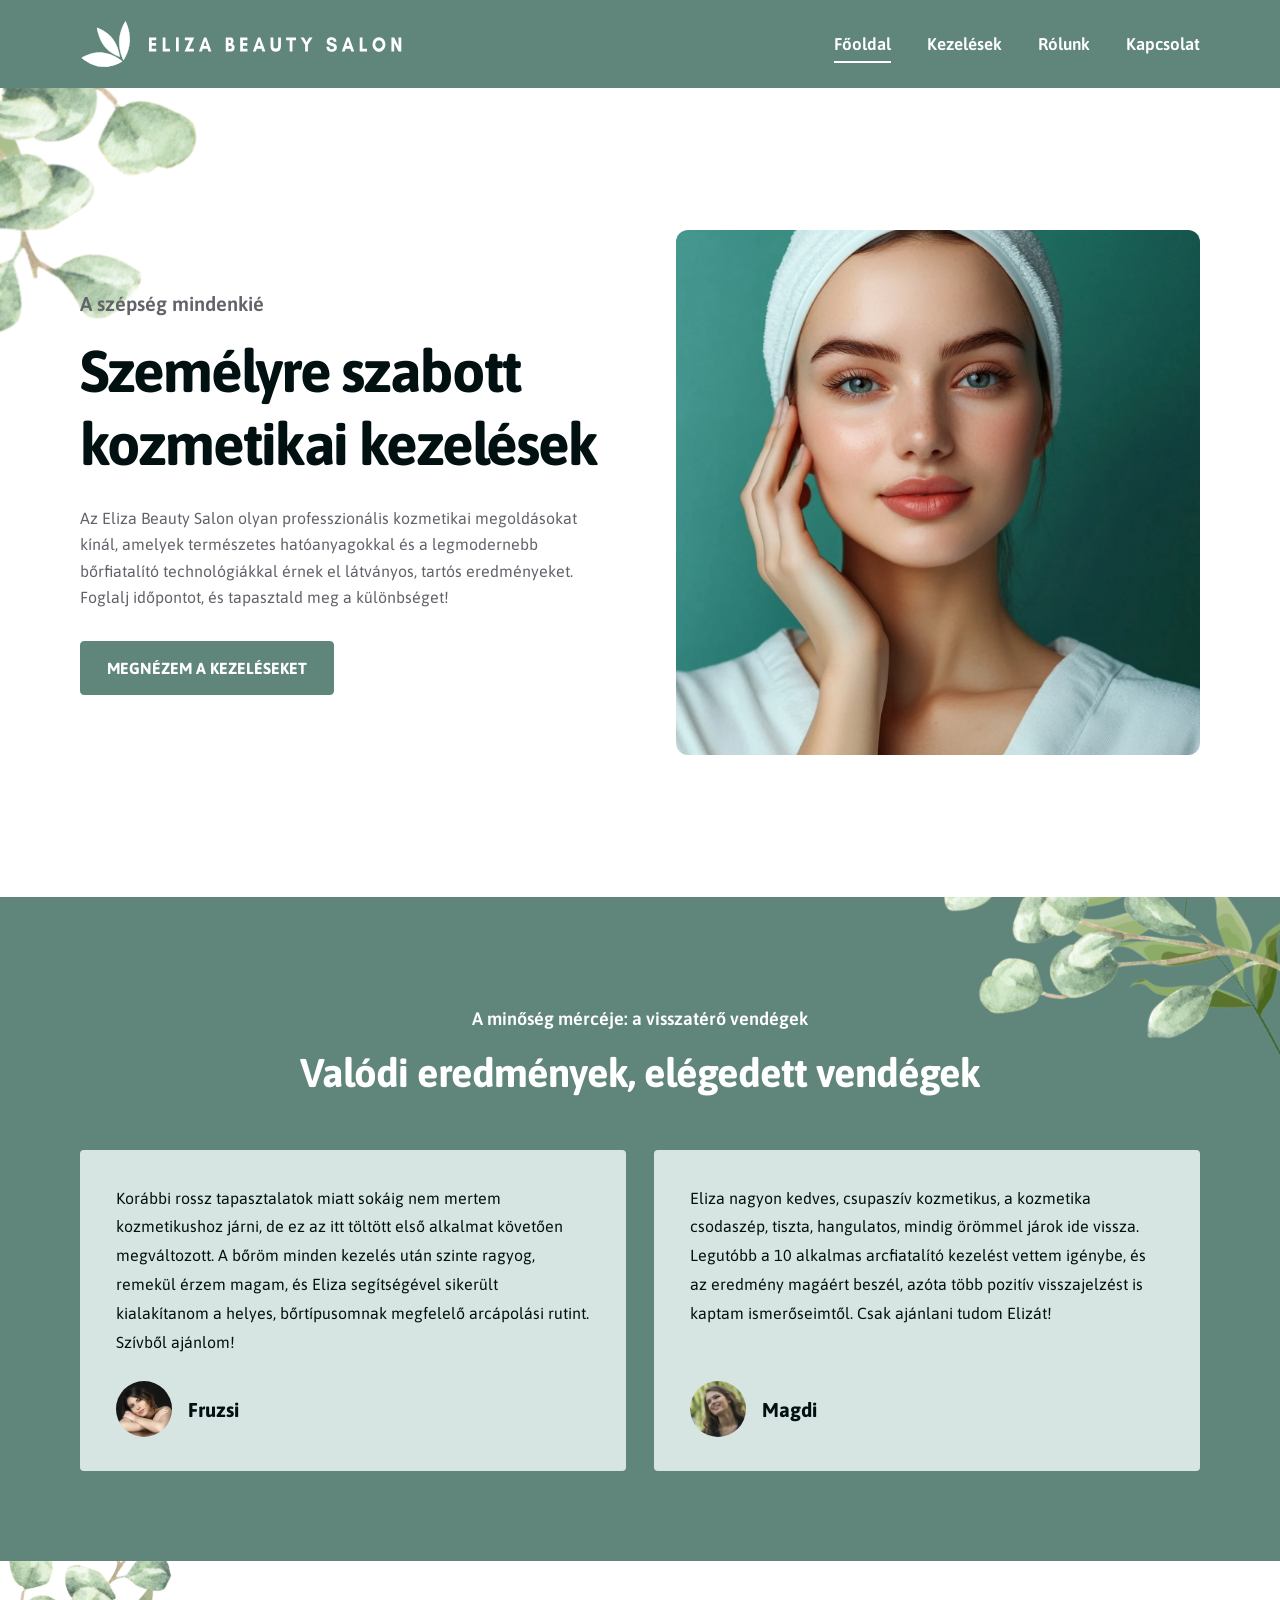
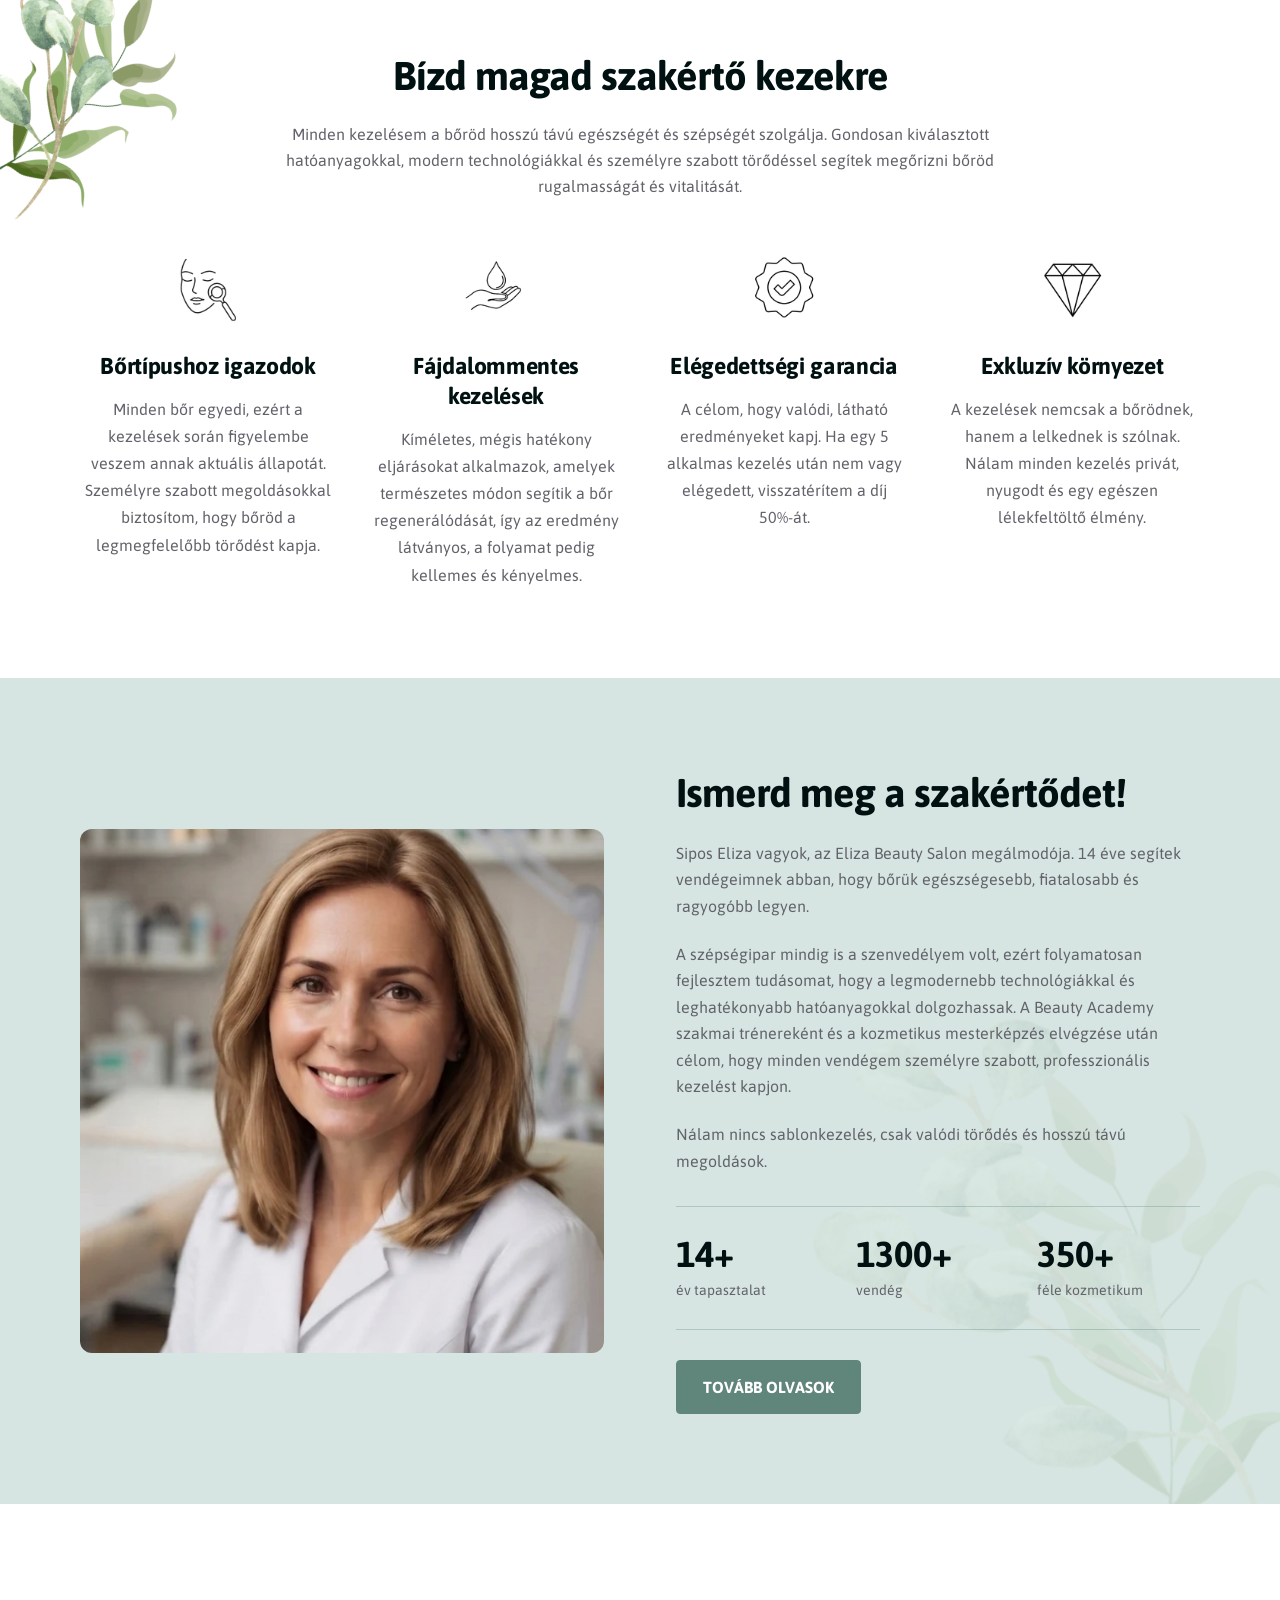
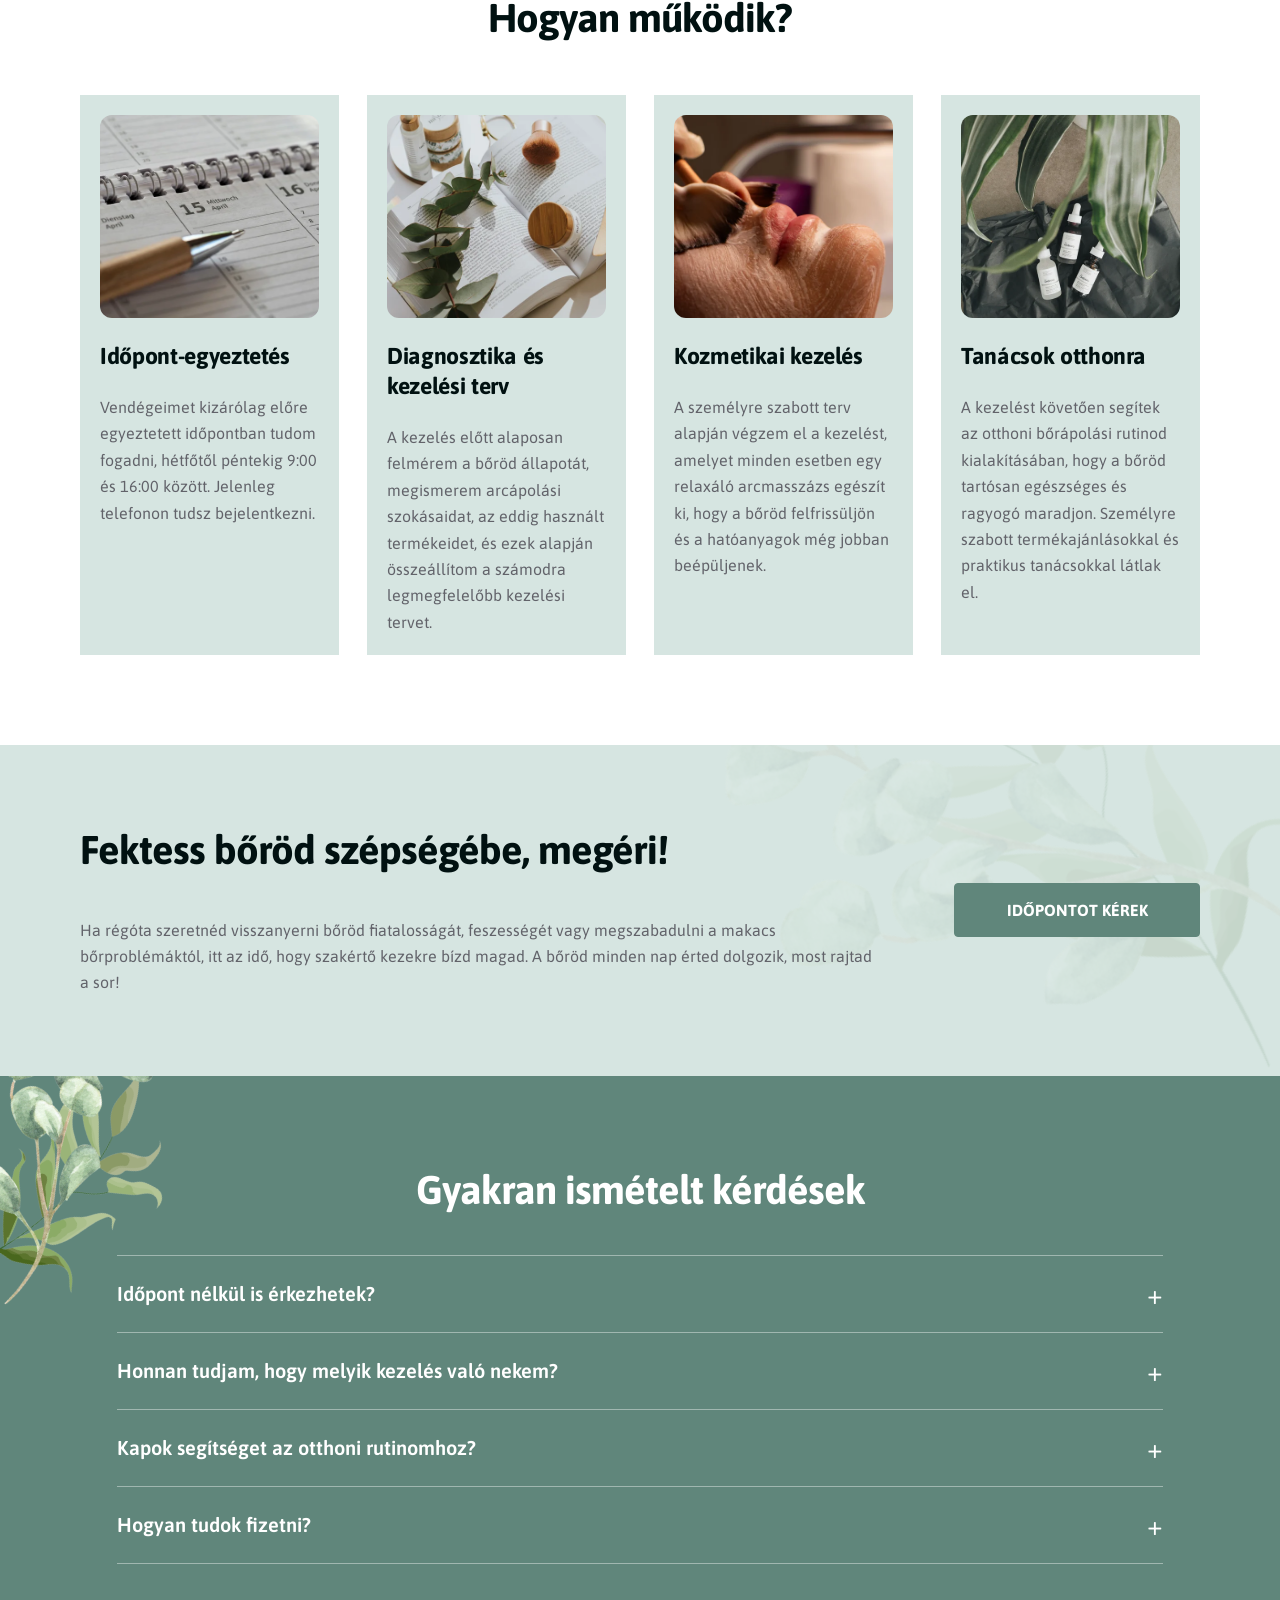
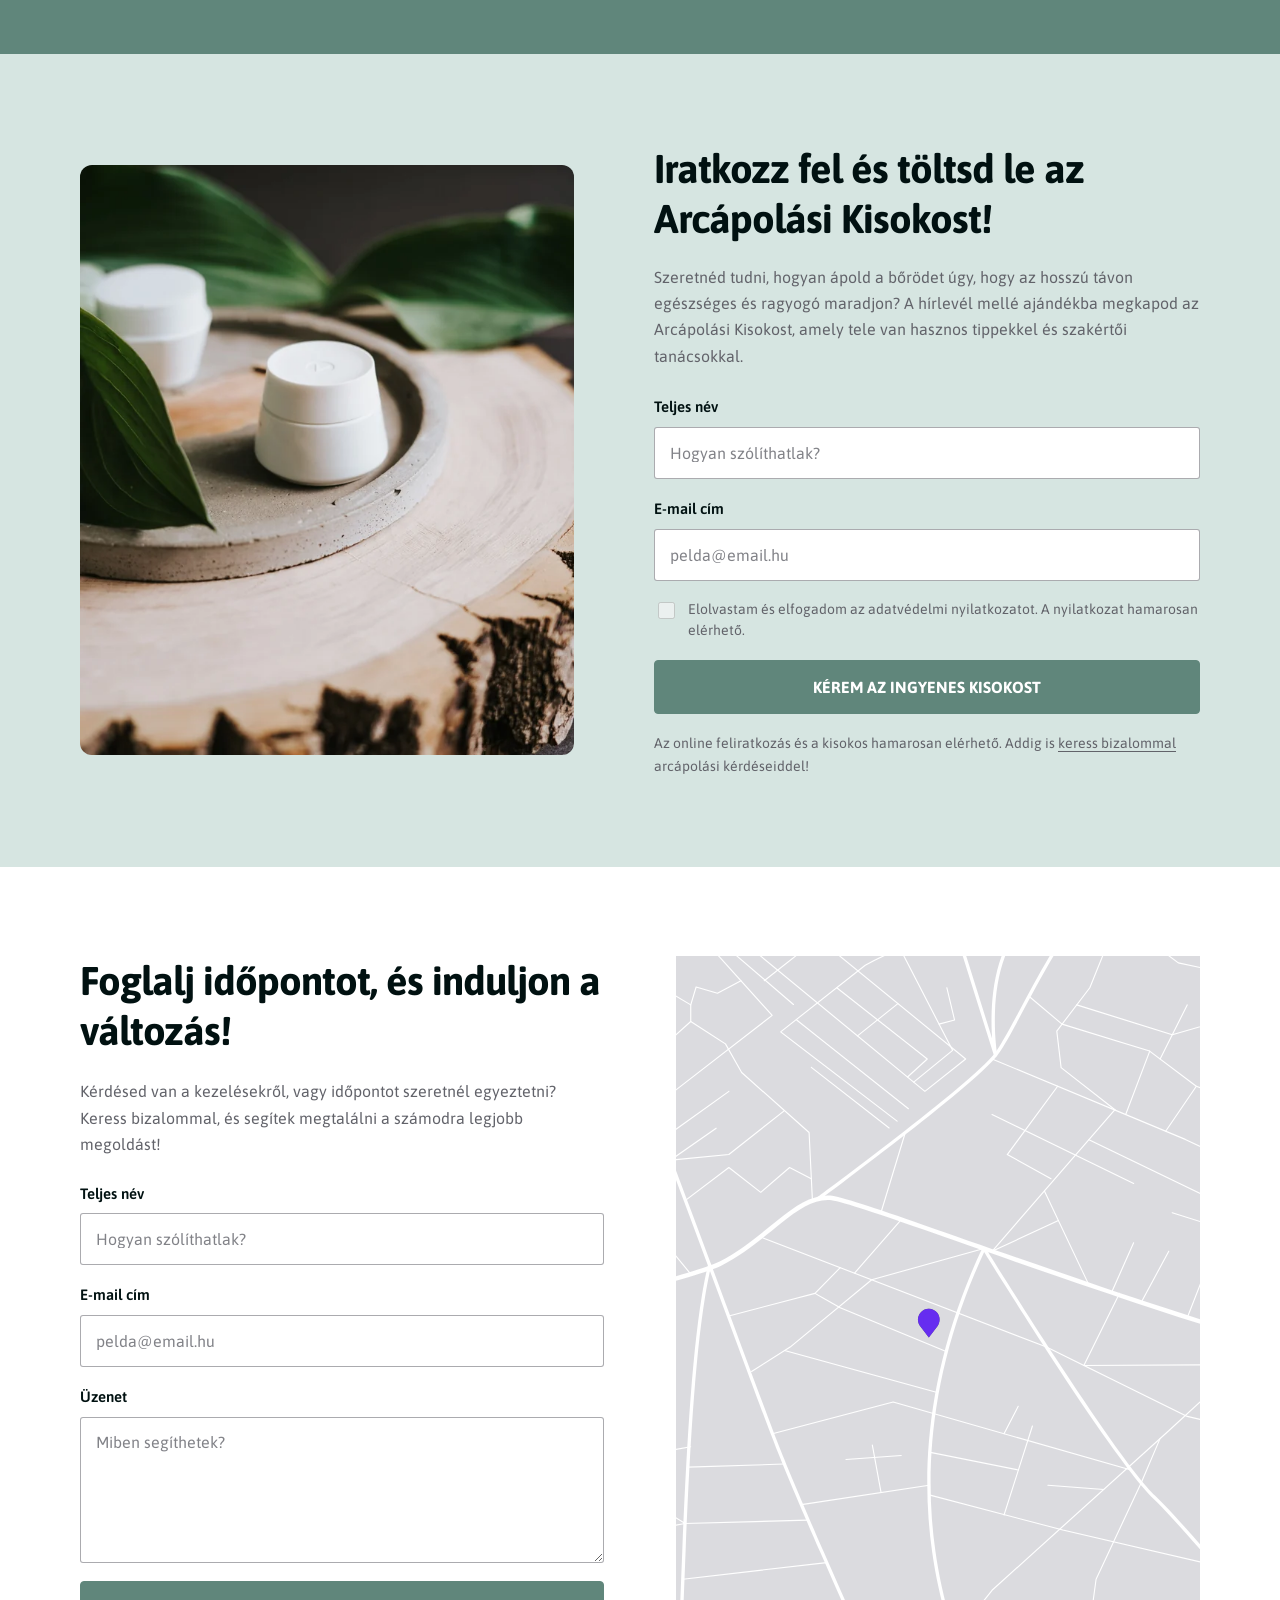
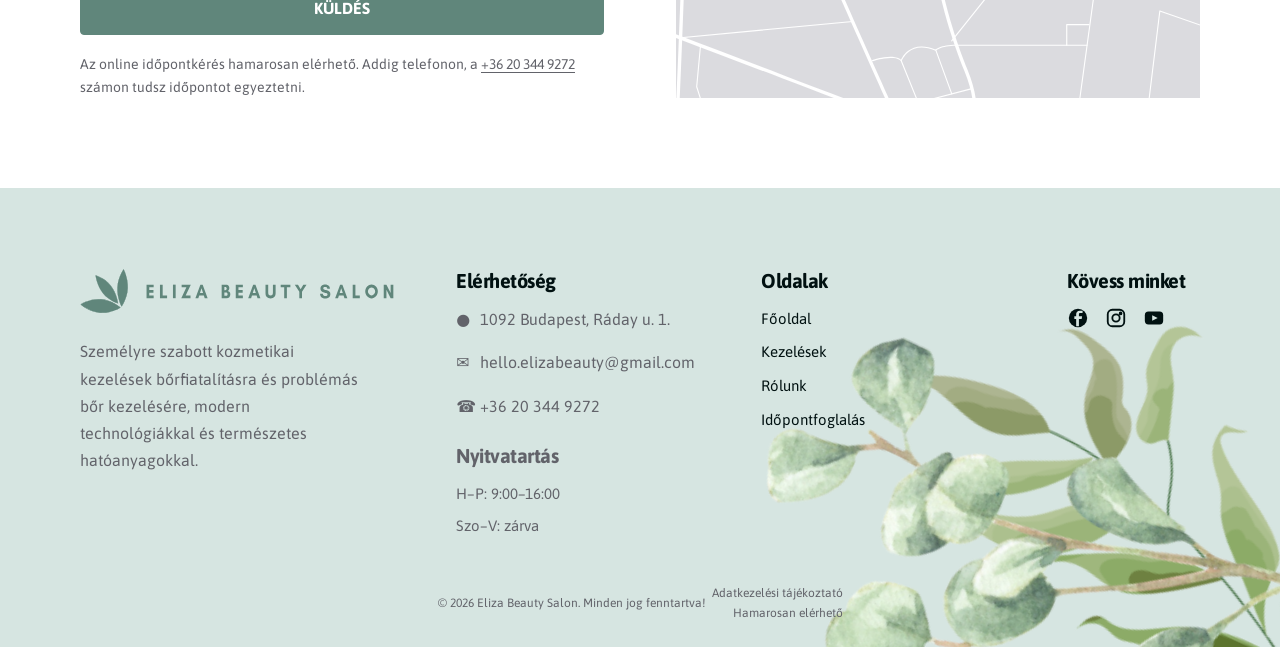
==== index.html @ e7410dec "Negyoldalas weboldal a jovahagyott fooldal design rendszerevel" ====
<!doctype html>
<html lang="hu"><head>
<meta charset="UTF-8"><meta name="viewport" content="width=device-width,initial-scale=1.0">
<meta name="description" content="Személyre szabott kozmetikai kezelések Sipos Eliza mesterkozmetikussal Budapesten. Természetes hatóanyagok, modern technológiák és személyes odafigyelés."><meta name="theme-color" content="#60867B">
<title>Eliza Beauty Salon | Személyre szabott kozmetikai kezelések</title>
<link rel="icon" href="logók/eliza beauty salon favikon 1.svg" type="image/svg+xml">
<link rel="preconnect" href="https://fonts.googleapis.com"><link rel="preconnect" href="https://fonts.gstatic.com" crossorigin><link href="https://fonts.googleapis.com/css2?family=Asap:wght@400;600;700&display=swap" rel="stylesheet">

<link rel="stylesheet" href="assets/site.css?v=20261103-2"></head>
<body id="oldal-teteje">
<a class="skip-link" href="#tartalom">Ugrás a tartalomhoz</a>
<header class="site-header"><div class="wrap header-inner"><a class="brand" href="#oldal-teteje" aria-label="Eliza Beauty Salon, főoldal"><img src="logók/feher logo.svg" alt="Eliza Beauty Salon" width="328" height="48"></a><button class="menu-toggle" type="button" aria-expanded="false" aria-controls="fo-menu"><span>Menü</span><span class="menu-lines" aria-hidden="true"><i></i><i></i><i></i></span></button><nav class="main-nav" id="fo-menu" aria-label="Fő navigáció"><a href="index.html" aria-current="page">Főoldal</a><a href="kezelesek.html">Kezelések</a><a href="rolunk.html">Rólunk</a><a href="kapcsolat.html">Kapcsolat</a></nav></div></header>
<main id="tartalom">
<section class="hero" aria-labelledby="hero-title"><svg class="figma-decor" viewBox="0 0 1440 1" aria-hidden="true" data-figma-node="8:395"><image href="képek/web/figma-leveldekoracio.webp" width="740" height="784" transform="matrix(-.890342 .455291 -.455291 -.890342 517.803 112.028)" preserveAspectRatio="none"/></svg><div class="wrap hero-grid"><div class="hero-copy"><p class="kicker">A szépség mindenkié</p><h1 id="hero-title">Személyre szabott kozmetikai kezelések</h1><p>Az Eliza Beauty Salon olyan professzionális kozmetikai megoldásokat kínál, amelyek természetes hatóanyagokkal és a legmodernebb bőrfiatalító technológiákkal érnek el látványos, tartós eredményeket. Foglalj időpontot, és tapasztald meg a különbséget!</p><a class="button" href="kezelesek.html">Megnézem a kezeléseket</a></div><div class="hero-photo"><img class="portrait" src="képek/web/fooldal-hero-szemelyre-szabott-kezelesek.webp" alt="Friss, ápolt arcbőr, személyre szabott kozmetikai gondoskodás" width="1400" height="1463" fetchpriority="high"></div></div></section>
<section class="section reviews" aria-labelledby="reviews-title"><img class="botanical reviews-botanical" src="képek/web/figma-leveldekoracio.webp" width="452" height="553" alt="" aria-hidden="true" loading="lazy"><div class="wrap"><div class="section-head"><p class="kicker">A minőség mércéje: a visszatérő vendégek</p><h2 id="reviews-title">Valódi eredmények, elégedett vendégek</h2></div><div class="reviews-grid">
<figure class="review"><blockquote>Korábbi rossz tapasztalatok miatt sokáig nem mertem kozmetikushoz járni, de ez az itt töltött első alkalmat követően megváltozott. A bőröm minden kezelés után szinte ragyog, remekül érzem magam, és Eliza segítségével sikerült kialakítanom a helyes, bőrtípusomnak megfelelő arcápolási rutint. Szívből ajánlom!</blockquote><div class="review-person"><img src="képek/web/velemenyek-fruzsi-portre.webp" alt="" width="56" height="56" loading="lazy"><figcaption>Fruzsi</figcaption></div></figure>
<figure class="review"><blockquote>Eliza nagyon kedves, csupaszív kozmetikus, a kozmetika csodaszép, tiszta, hangulatos, mindig örömmel járok ide vissza. Legutóbb a 10 alkalmas arcfiatalító kezelést vettem igénybe, és az eredmény magáért beszél, azóta több pozitív visszajelzést is kaptam ismerőseimtől. Csak ajánlani tudom Elizát!</blockquote><div class="review-person"><img src="képek/web/velemenyek-magdi-portre.webp" alt="" width="56" height="56" loading="lazy"><figcaption>Magdi</figcaption></div></figure>
</div></div></section>
<section class="section benefits" id="kezelesek" aria-labelledby="benefits-title"><img class="botanical benefits-botanical" src="képek/web/figma-leveldekoracio.webp" width="452" height="553" alt="" aria-hidden="true" loading="lazy"><div class="wrap"><div class="section-head"><h2 id="benefits-title">Bízd magad szakértő kezekre</h2><p>Minden kezelésem a bőröd hosszú távú egészségét és szépségét szolgálja. Gondosan kiválasztott hatóanyagokkal, modern technológiákkal és személyre szabott törődéssel segítek megőrizni bőröd rugalmasságát és vitalitását.</p></div><div class="benefit-grid">
<article class="benefit"><img class="benefit-icon" src="képek/ikonok/fooldal-bortipushoz-igazodok-ikon.png" alt="" width="76" height="76" loading="lazy"><h3>Bőrtípushoz igazodok</h3><p>Minden bőr egyedi, ezért a kezelések során figyelembe veszem annak aktuális állapotát. Személyre szabott megoldásokkal biztosítom, hogy bőröd a legmegfelelőbb törődést kapja.</p></article>
<article class="benefit"><img class="benefit-icon" src="képek/ikonok/fooldal-fajdalommentes-kezelesek-ikon.png" alt="" width="76" height="76" loading="lazy"><h3>Fájdalommentes kezelések</h3><p>Kíméletes, mégis hatékony eljárásokat alkalmazok, amelyek természetes módon segítik a bőr regenerálódását, így az eredmény látványos, a folyamat pedig kellemes és kényelmes.</p></article>
<article class="benefit"><img class="benefit-icon" src="képek/ikonok/fooldal-elegedettsegi-garancia-ikon.png" alt="" width="76" height="76" loading="lazy"><h3>Elégedettségi garancia</h3><p>A célom, hogy valódi, látható eredményeket kapj. Ha egy 5 alkalmas kezelés után nem vagy elégedett, visszatérítem a díj 50%-át.</p></article>
<article class="benefit"><img class="benefit-icon" src="képek/ikonok/fooldal-exkluziv-kornyezet-ikon.png" alt="" width="76" height="76" loading="lazy"><h3>Exkluzív környezet</h3><p>A kezelések nemcsak a bőrödnek, hanem a lelkednek is szólnak. Nálam minden kezelés privát, nyugodt és egy egészen lélekfeltöltő élmény.</p></article>
</div></div></section>
<section class="section about" id="rolam" aria-labelledby="about-title"><img class="botanical about-botanical" src="képek/web/figma-leveldekoracio.webp" width="452" height="553" alt="" aria-hidden="true" loading="lazy"><div class="wrap about-grid"><figure class="about-photo"><img src="képek/web/fooldal-bemutatkozas-eliza-portre.webp" alt="Sipos Eliza mesterkozmetikus a szalonban" width="624" height="825" loading="lazy"></figure><div class="about-copy"><h2 id="about-title">Ismerd meg a szakértődet!</h2><p>Sipos Eliza vagyok, az Eliza Beauty Salon megálmodója. 14 éve segítek vendégeimnek abban, hogy bőrük egészségesebb, fiatalosabb és ragyogóbb legyen.</p><p>A szépségipar mindig is a szenvedélyem volt, ezért folyamatosan fejlesztem tudásomat, hogy a legmodernebb technológiákkal és leghatékonyabb hatóanyagokkal dolgozhassak. A Beauty Academy szakmai trénereként és a kozmetikus mesterképzés elvégzése után célom, hogy minden vendégem személyre szabott, professzionális kezelést kapjon.</p><p>Nálam nincs sablonkezelés, csak valódi törődés és hosszú távú megoldások.</p><div class="stats" aria-label="A szalon számokban"><div class="stat"><strong>14+</strong><span>év tapasztalat</span></div><div class="stat"><strong>1300+</strong><span>vendég</span></div><div class="stat"><strong>350+</strong><span>féle kozmetikum</span></div></div><a class="button button-outline" href="rolunk.html">Tovább olvasok</a></div></div></section>
<section class="section process" id="folyamat" aria-labelledby="process-title"><div class="wrap"><div class="section-head"><h2 id="process-title">Hogyan működik?</h2></div><div class="process-grid">
<article class="process-step"><div class="process-photo"><img src="képek/web/folyamat-01-idopont-egyeztetes.webp" alt="Időpont-egyeztetés a kozmetikai kezelés előtt" width="400" height="320" loading="lazy"></div><h3>Időpont-egyeztetés</h3><p>Vendégeimet kizárólag előre egyeztetett időpontban tudom fogadni, hétfőtől péntekig 9:00 és 16:00 között. Jelenleg telefonon tudsz bejelentkezni.</p></article>
<article class="process-step"><div class="process-photo"><img src="képek/web/folyamat-02-diagnosztika-kezelesi-terv.webp" alt="Bőrdiagnosztika és a személyre szabott kezelés előkészítése" width="400" height="320" loading="lazy"></div><h3>Diagnosztika és kezelési terv</h3><p>A kezelés előtt alaposan felmérem a bőröd állapotát, megismerem arcápolási szokásaidat, az eddig használt termékeidet, és ezek alapján összeállítom a számodra legmegfelelőbb kezelési tervet.</p></article>
<article class="process-step"><div class="process-photo"><img src="képek/web/folyamat-03-kozmetikai-kezeles.webp" alt="Kíméletes kozmetikai arckezelés" width="400" height="320" loading="lazy"></div><h3>Kozmetikai kezelés</h3><p>A személyre szabott terv alapján végzem el a kezelést, amelyet minden esetben egy relaxáló arcmasszázs egészít ki, hogy a bőröd felfrissüljön és a hatóanyagok még jobban beépüljenek.</p></article>
<article class="process-step"><div class="process-photo"><img src="képek/web/folyamat-04-tanacsok-otthonra.webp" alt="Arcápolási termékek az otthoni bőrápolási rutinhoz" width="400" height="320" loading="lazy"></div><h3>Tanácsok otthonra</h3><p>A kezelést követően segítek az otthoni bőrápolási rutinod kialakításában, hogy a bőröd tartósan egészséges és ragyogó maradjon. Személyre szabott termékajánlásokkal és praktikus tanácsokkal látlak el.</p></article>
</div></div></section>
<section class="invitation" aria-labelledby="invitation-title"><img class="botanical invitation-botanical" src="képek/web/figma-leveldekoracio.webp" width="452" height="553" alt="" aria-hidden="true" loading="lazy"><div class="wrap"><div class="invitation-content"><h2 id="invitation-title">Fektess bőröd szépségébe, megéri!</h2><p>Ha régóta szeretnéd visszanyerni bőröd fiatalosságát, feszességét vagy megszabadulni a makacs bőrproblémáktól, itt az idő, hogy szakértő kezekre bízd magad. A bőröd minden nap érted dolgozik, most rajtad a sor!</p><a class="button button-light" href="#kapcsolat">Időpontot kérek</a></div></div></section>
<section class="section faq" aria-labelledby="faq-title"><img class="botanical faq-botanical" src="képek/web/figma-leveldekoracio.webp" width="452" height="553" alt="" aria-hidden="true" loading="lazy"><div class="wrap faq-grid"><div class="faq-intro"><h2 id="faq-title">Gyakran ismételt kérdések</h2></div><div class="faq-list">
<details><summary>Időpont nélkül is érkezhetek?</summary><p>Nem, a kozmetikámban kizárólag időpontra fogadok vendégeket.</p></details>
<details><summary>Honnan tudjam, hogy melyik kezelés való nekem?</summary><p>Az első találkozás alkalmával a kezelés előtt diagnosztizálom a bőrödet, és felvázolom a kezelési tervet.</p></details>
<details><summary>Kapok segítséget az otthoni rutinomhoz?</summary><p>Igen, természetesen! Az első alkalmat követően elmondom, hogy mire figyelj a mindennapokban, milyen termékeket használj, hogy a bőröd a lehető legjobb törődést kapja.</p></details>
<details><summary>Hogyan tudok fizetni?</summary><p>Bankkártyával és készpénzzel is fizethetsz a szalonban.</p></details>
</div></div></section>
<section class="section newsletter" aria-labelledby="newsletter-title"><div class="wrap newsletter-grid"><div class="newsletter-art"><img src="képek/web/fooldal-hirlevel-arcapolasi-kisokos.webp" alt="Természetes arcápolás és szépségápolási inspiráció" width="700" height="800" loading="lazy"></div><div class="newsletter-copy"><h2 id="newsletter-title">Iratkozz fel és töltsd le az Arcápolási Kisokost!</h2><p>Szeretnéd tudni, hogyan ápold a bőrödet úgy, hogy az hosszú távon egészséges és ragyogó maradjon? A hírlevél mellé ajándékba megkapod az Arcápolási Kisokost, amely tele van hasznos tippekkel és szakértői tanácsokkal.</p><form class="form-grid" aria-label="Hírlevél-feliratkozás" aria-describedby="newsletter-status" onsubmit="return false">
<div class="field"><label for="newsletter-name">Teljes név</label><input id="newsletter-name" type="text" autocomplete="name" placeholder="Hogyan szólíthatlak?"></div><div class="field"><label for="newsletter-email">E-mail cím</label><input id="newsletter-email" type="email" autocomplete="email" placeholder="pelda@email.hu"></div><label class="checkbox-line"><input type="checkbox" disabled><span>Elolvastam és elfogadom az adatvédelmi nyilatkozatot. A nyilatkozat hamarosan elérhető.</span></label><button class="button" type="button" disabled>Kérem az ingyenes kisokost</button><p class="unavailable-note" id="newsletter-status">Az online feliratkozás és a kisokos hamarosan elérhető. Addig is <a href="#kapcsolat">keress bizalommal</a> arcápolási kérdéseiddel!</p>
</form></div></div></section>
<section class="section contact" id="kapcsolat" aria-labelledby="contact-title"><div class="wrap contact-grid"><div class="contact-copy"><h2 id="contact-title">Foglalj időpontot, és induljon a változás!</h2><p>Kérdésed van a kezelésekről, vagy időpontot szeretnél egyeztetni? Keress bizalommal, és segítek megtalálni a számodra legjobb megoldást!</p><form class="form-grid" aria-label="Időpontkérés" aria-describedby="contact-status" onsubmit="return false">
<div class="field"><label for="contact-name">Teljes név</label><input id="contact-name" type="text" autocomplete="name" placeholder="Hogyan szólíthatlak?"></div><div class="field"><label for="contact-email">E-mail cím</label><input id="contact-email" type="email" autocomplete="email" placeholder="pelda@email.hu"></div><div class="field"><label for="contact-message">Üzenet</label><textarea id="contact-message" rows="5" placeholder="Miben segíthetek?"></textarea></div><button class="button" type="button" disabled>Küldés</button><p class="unavailable-note" id="contact-status">Az online időpontkérés hamarosan elérhető. Addig telefonon, a <a href="tel:+36203449272">+36 20 344 9272</a> számon tudsz időpontot egyeztetni.</p>
</form></div><a class="contact-map" href="https://www.google.com/maps/search/?api=1&amp;query=1092+Budapest+Raday+utca+1" target="_blank" rel="noopener" aria-label="A szalon címe a Google Térképen"><img src="képek/kapcsolat/terkep-figma.svg" alt="A Figma-terv térképillusztrációja a szalon helyjelölőjével" width="590" height="667" loading="lazy"></a></div></section>
</main>
<footer class="site-footer"><img class="botanical footer-botanical" src="képek/web/figma-leveldekoracio.webp" width="452" height="553" alt="" aria-hidden="true" loading="lazy"><div class="wrap"><div class="footer-grid"><div class="footer-brand"><a href="#oldal-teteje" aria-label="Eliza Beauty Salon, vissza az oldal tetejére"><img src="logók/zold logo.svg" alt="Eliza Beauty Salon" width="319" height="47" loading="lazy"></a><p>Személyre szabott kozmetikai kezelések bőrfiatalításra és problémás bőr kezelésére, modern technológiákkal és természetes hatóanyagokkal.</p></div><div><h2 class="footer-heading">Elérhetőség</h2><address class="footer-address"><span><span aria-hidden="true">●</span> 1092 Budapest, Ráday u. 1.</span><a href="mailto:hello.elizabeauty@gmail.com"><span aria-hidden="true">✉</span> hello.elizabeauty@gmail.com</a><a href="tel:+36203449272"><span aria-hidden="true">☎</span> +36 20 344 9272</a></address><div class="footer-hours"><h2 class="footer-heading">Nyitvatartás</h2><p>H–P: 9:00–16:00</p><p>Szo–V: zárva</p><small>Kizárólag előre egyeztetett időpontban.</small></div></div><nav aria-label="Lábléc navigáció"><h2 class="footer-heading">Oldalak</h2><div class="footer-links"><a href="index.html" aria-current="page">Főoldal</a><a href="kezelesek.html">Kezelések</a><a href="rolunk.html">Rólunk</a><a href="kapcsolat.html">Időpontfoglalás</a></div></nav><div class="footer-social"><h2 class="footer-heading">Kövess minket</h2><div class="social-icons" aria-label="Közösségi felületek, profilhivatkozások még nincsenek megadva"><span title="Facebook"><svg viewBox="0 0 24 24" role="img" aria-label="Facebook"><circle cx="12" cy="12" r="10" fill="currentColor"/><path d="M13 21v-8h3l.5-3H13V8c0-1 .5-1.5 1.5-1.5H17V4h-3c-3 0-4 2-4 4v2H8v3h2v8" fill="#D6E5E1"/></svg></span><span title="Instagram"><svg viewBox="0 0 24 24" fill="none" stroke="currentColor" stroke-width="2" role="img" aria-label="Instagram"><rect x="3" y="3" width="18" height="18" rx="5"/><circle cx="12" cy="12" r="4"/><circle cx="17" cy="7" r="1"/></svg></span><span title="YouTube"><svg viewBox="0 0 24 24" role="img" aria-label="YouTube"><rect x="2" y="5" width="20" height="14" rx="4" fill="currentColor"/><path d="m10 9 6 3-6 3z" fill="#D6E5E1"/></svg></span></div></div></div><div class="footer-bottom"><p>© 2026 Eliza Beauty Salon. Minden jog fenntartva!</p><div class="bottom-right"><span class="privacy-note">Adatkezelési tájékoztató<small>Hamarosan elérhető</small></span><a class="to-top" href="#oldal-teteje" aria-label="Vissza az oldal tetejére">↑</a></div></div></div></footer>
<script src="assets/site.js?v=20261103-2" defer></script>
</body></html>
---- assets/site.css ----
:root{--color-brand-primary:#60867B;--color-brand-secondary:#D6E5E1;--color-brand-accent:#60867B;--color-brand-bg:#FFFFFF;--color-brand-surface:#D6E5E1;--color-brand-text:#011111;--color-brand-muted:#62636A;--font-heading:'Asap',system-ui,sans-serif;--font-body:'Asap',system-ui,sans-serif;--space:clamp(64px,7vw,104px)}
*{box-sizing:border-box}html{scroll-behavior:smooth;scroll-padding-top:110px}body{margin:0;background:var(--color-brand-bg);color:var(--color-brand-text);font:400 16px/1.65 var(--font-body)}h1,h2,h3,h4,p,figure,blockquote{margin:0}html body h1,html body h2,html body h3,html body h4{font-family:var(--font-heading);font-weight:700;line-height:1.25}html body h1{font-size:clamp(38px,4.6vw,60px);letter-spacing:-.035em}html body h2{font-size:clamp(30px,3.2vw,40px);letter-spacing:-.025em}html body h3{font-size:24px;letter-spacing:-.015em}p{color:var(--color-brand-muted)}img{display:block;max-width:100%;height:auto}a{color:inherit;text-decoration:none}button,input,textarea{font:inherit}button,a,input,textarea,summary{-webkit-tap-highlight-color:transparent}button{cursor:pointer}a:focus-visible,button:focus-visible,input:focus-visible,textarea:focus-visible,summary:focus-visible{outline:3px solid var(--color-brand-text);outline-offset:5px}::selection{background:var(--color-brand-secondary);color:var(--color-brand-text)}.wrap{width:min(1200px,calc(100% - 64px));margin-inline:auto}.section{padding-block:var(--space)}.section-head{max-width:760px;margin:0 auto 52px;text-align:center}.section-head p{margin-top:20px}.kicker{font-size:20px;font-weight:600;line-height:1.4;color:var(--color-brand-text);margin-bottom:16px}.button{min-height:54px;display:inline-flex;justify-content:center;align-items:center;padding:15px 26px;border:1px solid var(--color-brand-primary);border-radius:4px;background:var(--color-brand-primary);color:var(--color-brand-text);font-weight:700;font-size:16px;line-height:1.4;text-align:center;text-transform:uppercase;transition:background .22s ease,border-color .22s ease,transform .22s ease}.button:hover{background:var(--color-brand-secondary);border-color:var(--color-brand-text);transform:translateY(-2px)}.button-light{background:white;border-color:white}.button-outline{background:transparent}.text-link{text-decoration:underline;text-underline-offset:5px;font-weight:600}.skip-link{position:fixed;left:16px;top:-100px;background:white;padding:12px 20px;z-index:30}.skip-link:focus{top:16px}.site-header{background:var(--color-brand-primary);position:sticky;top:0;z-index:20;transition:box-shadow .25s}.site-header.scrolled{box-shadow:0 4px 18px #01111115}.header-inner{display:flex;align-items:center;justify-content:space-between;min-height:100px;gap:32px}.brand{background:white;padding:12px 22px;align-self:stretch;display:flex;align-items:center;width:195px;flex-shrink:0}.brand img{width:100%;height:70px;object-fit:contain}.main-nav{display:flex;align-items:center;gap:36px}.main-nav a{font-size:17px;font-weight:600;padding:10px 0;position:relative}.main-nav a::after{content:'';position:absolute;left:0;right:100%;bottom:5px;height:2px;background:var(--color-brand-text);transition:right .25s ease}.main-nav a:hover::after,.main-nav a[aria-current]::after{right:0}.menu-toggle{display:none;border:1px solid #01111166;background:none;border-radius:4px;align-items:center;gap:10px;padding:9px 13px;font-weight:600}.menu-lines{width:19px;display:grid;gap:4px}.menu-lines i{display:block;height:2px;background:currentColor}.hero{position:relative;overflow:hidden;padding:72px 0 82px}.hero-grid{display:grid;grid-template-columns:1.06fr 1fr;align-items:center;gap:64px;position:relative}.hero-copy{position:relative;z-index:2;animation:hero-in .7s ease-out both}.hero-copy>p:not(.kicker){margin:24px 0 30px;max-width:540px}.hero .kicker{color:var(--color-brand-muted)}.hero-photo{position:relative;aspect-ratio:.94;animation:photo-in .85s ease-out both}.hero-photo>.portrait{width:100%;height:100%;object-fit:cover;object-position:right center;border-radius:150px 4px 4px 4px}.hero-leaf{position:absolute;width:220px;right:-65px;bottom:-45px;pointer-events:none}.hero-footnote{display:flex;gap:10px;align-items:center;font-size:14px;margin-top:24px;color:var(--color-brand-muted)}.hero-footnote::before{content:'';width:22px;height:1px;background:var(--color-brand-primary)}.reviews{background:var(--color-brand-primary);position:relative;overflow:hidden}.reviews .section-head{max-width:850px}.reviews .section-head .kicker{font-size:18px}.reviews h2{color:white}.reviews-grid{display:grid;grid-template-columns:1fr 1fr;gap:28px;position:relative;z-index:1}.review{padding:34px 36px;background:#fff;border-radius:4px;display:flex;flex-direction:column;gap:25px}.review blockquote{color:var(--color-brand-muted);line-height:1.8}.review-person{display:flex;align-items:center;gap:16px;margin-top:auto}.review-person img{height:56px;width:56px;object-fit:cover;border-radius:50%}.review-person figcaption{font-weight:700;font-size:20px}.quote-mark{font-size:54px;line-height:.7;color:var(--color-brand-primary);font-weight:700;letter-spacing:-7px}.reviews-leaf{position:absolute;right:-140px;bottom:-80px;width:360px;opacity:.22;pointer-events:none}.benefit-grid{display:grid;grid-template-columns:repeat(4,1fr);gap:32px}.benefit-icon{width:76px;height:76px;object-fit:contain;margin-bottom:24px}.benefit h3{font-size:23px;line-height:1.3;margin-bottom:14px}.benefit p{line-height:1.7}.about{background:var(--color-brand-secondary);position:relative;overflow:hidden}.about-grid{display:grid;grid-template-columns:.88fr 1.12fr;gap:82px;align-items:center;position:relative;z-index:1}.about-photo{position:relative;max-width:470px}.about-photo>img{width:100%;height:535px;object-fit:cover;object-position:center;border-radius:4px 130px 4px 4px}.portrait-caption{background:white;position:absolute;bottom:28px;left:28px;right:28px;padding:15px 20px;border-left:3px solid var(--color-brand-primary)}.portrait-caption strong{display:block;font-size:22px}.portrait-caption span{font-size:14px;color:var(--color-brand-muted)}.about-copy>p{margin-top:22px}.stats{display:grid;grid-template-columns:repeat(3,1fr);gap:18px;margin-top:32px;padding:26px 0;border-top:1px solid #60867B55;border-bottom:1px solid #60867B55}.stat strong{display:block;font-size:36px;font-weight:700;line-height:1.2;color:var(--color-brand-text)}.stat span{font-size:14px;color:var(--color-brand-muted)}.about-copy .button{margin-top:30px}.about-leaf{position:absolute;left:-110px;bottom:-110px;width:280px;opacity:.2;pointer-events:none}.process-grid{display:grid;grid-template-columns:repeat(4,1fr);gap:28px}.process-photo{position:relative;margin-bottom:28px}.process-photo>img{width:100%;aspect-ratio:1.2;object-fit:cover;border-radius:4px}.step-number{position:absolute;left:16px;bottom:-17px;width:44px;height:44px;display:grid;place-items:center;border-radius:50%;background:var(--color-brand-secondary);border:5px solid white;color:var(--color-brand-text);font-size:18px;font-weight:700}.process-step h3{font-size:23px;line-height:1.3;margin:0 0 14px}.process-step p{font-size:15px;line-height:1.75}.invitation{background:var(--color-brand-primary);position:relative;overflow:hidden;text-align:center;padding-block:80px}.invitation-content{position:relative;z-index:1;max-width:760px;margin:auto}.invitation h2{color:white}.invitation p{color:var(--color-brand-text);margin-top:22px}.invitation .button{margin-top:30px}.invitation-leaf{position:absolute;left:-75px;bottom:-80px;width:290px;opacity:.32;transform:rotate(20deg);pointer-events:none}.faq-grid{display:grid;grid-template-columns:.8fr 1.2fr;gap:80px;align-items:start}.faq-intro>p{margin-top:22px}.faq-intro .text-link{display:inline-block;margin-top:22px}.faq-list{border-top:1px solid #60867B60}details{border-bottom:1px solid #60867B60}summary{list-style:none;display:flex;gap:24px;align-items:center;justify-content:space-between;padding:24px 0;font-weight:600;font-size:20px;line-height:1.4;cursor:pointer}summary::-webkit-details-marker{display:none}summary::after{content:'+';font-size:28px;font-weight:400;flex-shrink:0;line-height:1;color:var(--color-brand-text)}details[open] summary::after{content:'−'}details>p{padding:0 36px 24px 0}details[open]>p{animation:answer-in .22s ease}.newsletter{background:var(--color-brand-secondary)}.newsletter-grid{display:grid;grid-template-columns:.95fr 1.05fr;gap:80px;align-items:center}.newsletter-art{position:relative}.newsletter-art>img{width:100%;height:590px;object-fit:cover;object-position:center;border-radius:4px 4px 130px 4px}.newsletter-copy>p{margin-top:20px}.form-grid{display:grid;gap:18px;margin-top:26px}.field label{display:block;color:var(--color-brand-text);font-size:15px;font-weight:600;margin-bottom:7px}.field input,.field textarea{display:block;width:100%;min-height:52px;background:white;color:var(--color-brand-text);border:1px solid #62636A88;border-radius:3px;padding:12px 15px;line-height:1.5}.field input::placeholder,.field textarea::placeholder{color:var(--color-brand-muted);opacity:.8}.field textarea{min-height:136px;resize:vertical}.checkbox-line{display:flex;align-items:flex-start;gap:10px;color:var(--color-brand-muted);font-size:14px;line-height:1.55}.checkbox-line input{width:17px;height:17px;margin-top:3px;flex-shrink:0;accent-color:var(--color-brand-primary)}.unavailable-note{font-size:14px;line-height:1.6;color:var(--color-brand-muted)}.unavailable-note a{text-decoration:underline;text-underline-offset:3px}.button:disabled{cursor:not-allowed;background:#D6E5E1;border-color:#60867B88;color:#62636A;transform:none}.newsletter .button:disabled{background:#ffffff88;border-color:#62636A66}.contact-grid{display:grid;grid-template-columns:1fr 1fr;gap:100px;align-items:start}.contact-copy>p{margin-top:22px}.contact-methods{margin-top:30px;display:grid;gap:20px}.contact-method{display:flex;align-items:center;gap:16px}.contact-method svg{width:24px;height:24px;stroke:var(--color-brand-primary);fill:none;stroke-width:1.5;flex-shrink:0}.contact-method a{font-size:19px;font-weight:600;overflow-wrap:anywhere}.contact-method small{display:block;color:var(--color-brand-muted);font-size:14px}.contact form{margin:0}.contact-decoration{width:95px;max-height:115px;object-fit:contain;margin:30px 0 0 22px;opacity:.75}.site-footer{background:var(--color-brand-secondary);padding-top:64px}.footer-grid{display:grid;grid-template-columns:1.3fr 1fr .7fr 1fr;gap:45px;padding-bottom:45px}.footer-brand img{width:190px;max-height:105px;object-fit:contain;object-position:left center;margin-bottom:22px}.footer-brand p{font-size:14px;max-width:280px}.footer-heading{font-size:19px;font-weight:700;margin-bottom:20px}.footer-links{display:grid;gap:9px;font-size:15px}.footer-links a:hover{text-decoration:underline;text-underline-offset:4px}.footer-address{font-style:normal;color:var(--color-brand-muted);font-size:15px}.footer-address a{display:block;margin-top:10px;overflow-wrap:anywhere}.footer-hours{font-size:15px;color:var(--color-brand-muted)}.footer-hours p+p{margin-top:7px}.footer-hours small{display:block;font-size:13px;margin-top:13px;line-height:1.6}.footer-bottom{border-top:1px solid #60867B55;padding:23px 0;display:flex;justify-content:space-between;align-items:center;gap:24px;font-size:13px;color:var(--color-brand-muted)}.privacy-note{cursor:default;text-align:right}.privacy-note small{display:block;font-size:12px}.to-top{width:38px;height:38px;border:1px solid #60867B88;border-radius:50%;display:grid;place-items:center;flex-shrink:0;color:var(--color-brand-text);font-size:20px}.bottom-right{display:flex;align-items:center;gap:24px}@keyframes hero-in{from{opacity:0;transform:translateY(16px)}to{opacity:1;transform:translateY(0)}}@keyframes photo-in{from{opacity:0;clip-path:inset(0 0 6% 0)}to{opacity:1;clip-path:inset(0 -100% -100% 0)}}@keyframes answer-in{from{opacity:0}to{opacity:1}}
@media(min-width:1500px){.hero{padding-block:90px}.hero-photo{aspect-ratio:.96}}
@media(max-width:1050px){.main-nav{gap:24px}.hero-grid{gap:38px}.hero-photo{aspect-ratio:.8}.benefit-grid{grid-template-columns:repeat(2,1fr);gap:40px}.benefit{display:grid;grid-template-columns:72px 1fr;column-gap:20px}.benefit-icon{grid-row:span 2}.benefit h3{margin-top:8px}.about-grid,.newsletter-grid{gap:46px}.about-photo>img{height:520px}.stats{gap:8px}.stat strong{font-size:30px}.process-grid{grid-template-columns:repeat(2,1fr);gap:42px 30px}.process-photo>img{aspect-ratio:1.7}.faq-grid{gap:45px}.contact-grid{gap:55px}.footer-grid{grid-template-columns:1.3fr 1fr;gap:35px 60px}}
@media(max-width:760px){html{scroll-padding-top:98px}.wrap{width:calc(100% - 40px)}.header-inner{min-height:84px;gap:16px}.brand{width:157px;padding:10px 16px}.brand img{height:64px}.menu-toggle{display:flex}.main-nav{position:absolute;top:100%;left:0;right:0;background:var(--color-brand-secondary);display:none;padding:16px 20px 24px;box-shadow:0 8px 12px #0111110a}.main-nav.open{display:grid;gap:2px}.main-nav a{padding:13px 10px;border-bottom:1px solid #60867B44}.main-nav a::after{display:none}.hero{padding:44px 0 64px}.hero-grid{grid-template-columns:1fr;gap:35px}.hero-copy{max-width:580px}.hero .kicker{font-size:18px;margin-bottom:14px}.hero-copy>p:not(.kicker){margin:20px 0 24px}.hero-photo{width:100%;aspect-ratio:1.16;max-height:470px}.hero-photo>.portrait{border-radius:95px 4px 4px 4px;object-position:right center}.hero-leaf{width:155px;right:-23px;bottom:-35px}.hero-footnote{margin-top:18px}.section-head{margin-bottom:35px}.reviews-grid{grid-template-columns:1fr;gap:20px}.review{padding:27px}.reviews .section-head .kicker{font-size:16px}.reviews h2{font-size:32px}.benefit-grid{grid-template-columns:1fr;gap:33px}.benefit{grid-template-columns:64px 1fr;column-gap:18px}.benefit-icon{width:64px;height:64px}.benefit h3{font-size:22px;margin-top:4px;margin-bottom:10px}.benefit p{grid-column:2}.about-grid{grid-template-columns:1fr;gap:38px}.about-photo{width:100%;max-width:500px;margin:auto}.about-photo>img{height:auto;aspect-ratio:1;object-position:center 40%}.portrait-caption{left:20px;right:20px;bottom:20px;padding:12px 18px}.about-copy>p{margin-top:20px}.stats{margin-top:26px;padding-block:22px;gap:12px}.stat strong{font-size:32px}.stat span{font-size:13px}.process-grid{gap:34px 20px}.process-photo>img{aspect-ratio:1.2}.process-step h3{font-size:21px}.process-step p{font-size:15px}.invitation{padding-block:64px}.invitation-leaf{opacity:.13}.faq-grid{grid-template-columns:1fr;gap:34px}.faq-intro .text-link{margin-top:15px}summary{font-size:19px;padding:21px 0}.newsletter-grid{grid-template-columns:1fr;gap:36px}.newsletter-art>img{height:360px;border-radius:4px 4px 90px 4px;object-position:center 45%}.contact-grid{grid-template-columns:1fr;gap:36px}.contact-decoration{display:none}.contact-methods{gap:16px}.footer-grid{gap:34px 25px;grid-template-columns:1fr 1fr}.footer-brand{grid-column:1/-1;display:grid;grid-template-columns:160px 1fr;gap:25px;align-items:center}.footer-brand img{width:160px;margin:0}.footer-brand p{max-width:none}.footer-bottom{align-items:flex-start;gap:20px}.bottom-right{gap:14px}.privacy-note{max-width:155px}.footer-hours{grid-column:1/-1}.footer-hours small{max-width:250px}.site-footer{padding-top:48px}}
@media(max-width:460px){.hero h1{max-width:340px;line-height:1.18}.hero .button{width:100%}.hero-photo{aspect-ratio:1.03}.hero-footnote{font-size:13px}.benefit{grid-template-columns:53px 1fr;column-gap:16px}.benefit-icon{width:53px;height:60px}.process-grid{grid-template-columns:1fr;gap:34px}.process-step{display:grid;grid-template-columns:95px 1fr;column-gap:18px}.process-photo{grid-row:1/3;margin:0}.process-photo>img{width:95px;height:110px;aspect-ratio:auto}.step-number{left:9px;bottom:auto;top:91px;width:35px;height:35px;font-size:14px;border-width:4px}.process-step h3{font-size:22px;margin-bottom:9px}.process-step p{grid-column:2}.footer-brand{display:block}.footer-brand img{width:175px;margin-bottom:20px}.footer-bottom{flex-direction:column}.bottom-right{width:100%;justify-content:space-between}.privacy-note{text-align:left;max-width:none}.stats{gap:8px}.stat strong{font-size:29px}.stat span{font-size:12px}.newsletter-art>img{height:300px}.contact-method a{font-size:17px}.button{padding-inline:20px}.about-copy .button{width:100%}}
@media(prefers-reduced-motion:reduce){html{scroll-behavior:auto}*,*::before,*::after{animation:none!important;transition:none!important}}

/* figma-user-revisions */
body{overflow-x:clip}.wrap{width:min(1260px,87.5%)}.header-inner{min-height:88px}.brand{width:328px;max-width:40%;background:transparent;padding:0;align-self:auto}.brand img{height:auto;max-height:48px;width:100%}.main-nav,.main-nav a,.menu-toggle{color:white}.main-nav a:after{background:white}.menu-toggle{border-color:#ffffff88}.main-nav.open{background:#60867B}.button,.button-light,.button-outline,.button:disabled,.newsletter .button:disabled{background:#60867B;border-color:#60867B;color:#fff;opacity:1}.button:hover{background:#4b6a60;border-color:#4b6a60;color:white}.reviews,.reviews p,.reviews h2,.reviews .kicker,.reviews blockquote,.reviews figcaption{color:white}.hero{padding:clamp(80px,11.11vw,160px) 0}.hero-grid{gap:clamp(32px,5.55vw,80px);grid-template-columns:1fr 1fr}.hero-photo{aspect-ratio:1}.hero-photo>.portrait{object-position:center;width:100%;height:100%}.benefit{display:flex;flex-direction:column;align-items:center;text-align:center}.benefit-icon{margin:0 auto 24px}.benefit h3{margin-top:0}.about-photo>img{height:auto;aspect-ratio:1;object-fit:cover;object-position:center}.process-step{display:flex;flex-direction:column;background:#D6E5E1;padding:20px;border-radius:0;gap:0}.process-photo{margin:0 0 24px}.process-photo>img{width:100%;height:auto;aspect-ratio:257/238;object-fit:cover;border-radius:0}.process-step h3{margin:0 0 22px}.process-step p{font-size:16px;line-height:1.65}.invitation{background:#D6E5E1;padding:80px 0;text-align:left}.invitation-content{max-width:none;display:grid;grid-template-columns:minmax(0,835fr) minmax(210px,258fr);gap:20px 7%;align-items:center}.invitation h2{color:#011111}.invitation p{color:#62636A}.invitation .button{grid-column:2;grid-row:1/3;margin:0}.faq{background:#60867B;color:white}.faq-grid{display:block}.faq-intro{text-align:center;margin:0 auto 40px;max-width:none}.faq h2,.faq summary,.faq .faq-answer,.faq .faq-answer p,.faq details p{color:white}.faq-list{max-width:1046px;margin:auto}.faq details{border-color:#ffffff66}.faq summary:after{color:white}.contact-grid{grid-template-columns:1fr 1fr;gap:clamp(32px,5.55vw,80px);align-items:stretch}.contact-copy>.form-grid{margin-top:24px}.contact-map{display:block;min-height:540px;overflow:hidden;background:#f2f2f7}.contact-map img{width:100%;height:100%;object-fit:cover}.footer-grid{grid-template-columns:360fr 280fr 280fr 125fr;gap:5%}.footer-brand{display:block;grid-column:auto}.footer-brand img{width:319px;height:auto;margin-bottom:24px}.footer-brand p{font-size:16px}.footer-address{display:grid;gap:10px;overflow-wrap:anywhere}.footer-hours{margin-top:24px;grid-column:auto}.footer-bottom{justify-content:center;text-align:center;gap:24px;flex-wrap:wrap}.bottom-right{width:auto}.hero,.reviews,.about,.invitation,.faq,.contact,.site-footer{position:relative}.hero,.invitation,.faq,.contact,.site-footer{overflow:hidden}.reviews,.about{overflow:visible}.hero>.wrap,.reviews>.wrap,.about>.wrap,.invitation>.wrap,.faq>.wrap,.contact>.wrap,.site-footer>.wrap{position:relative;z-index:1}.figma-decor{position:absolute;left:0;top:0;width:100%;height:auto;overflow:visible;pointer-events:none;z-index:0;max-width:none}.figma-decor.bottom{top:auto;bottom:0}
@media(max-width:1050px){.footer-grid{grid-template-columns:1.3fr 1fr 1fr;gap:30px}.footer-spacer{display:none}}
@media(max-width:760px){.wrap{width:calc(100% - 40px)}.brand{width:220px;max-width:62%}.header-inner{gap:12px}.hero{padding:64px 0}.hero-grid{grid-template-columns:1fr}.hero-photo{aspect-ratio:1;max-height:none}.benefit{display:flex}.benefit p{grid-column:auto}.process-step{display:flex}.process-photo>img{width:100%;height:auto;aspect-ratio:257/238}.invitation{padding:64px 0}.invitation-content{display:block}.invitation .button{margin-top:28px}.contact-grid{grid-template-columns:1fr}.contact-map{min-height:0;aspect-ratio:590/500}.footer-grid{grid-template-columns:1fr 1fr}.footer-brand{grid-column:1/-1;display:block}.footer-brand img{width:280px}.footer-bottom{align-items:center}.bottom-right{justify-content:center}.faq-intro{margin-bottom:32px}}
@media(max-width:460px){.brand{width:195px}.menu-toggle{padding:8px}.process-step{display:flex}.process-photo{margin-bottom:24px}.process-photo>img{width:100%;height:auto;aspect-ratio:257/238}.process-step p{grid-column:auto}.footer-grid{grid-template-columns:1fr}.footer-brand{grid-column:auto}.footer-hours{grid-column:auto}.footer-bottom{flex-direction:column}.bottom-right{width:auto}.privacy-note{text-align:center}}

.reviews .review{background:#D6E5E1;color:#011111}.reviews .review blockquote,.reviews .review figcaption{color:#011111}.faq-list{border-top-color:#ffffff66}.faq .faq-icon{color:white}
.process{position:relative;z-index:1;background:#fff}.process>.wrap,.benefits>.wrap{position:relative;z-index:1}.reviews{overflow:hidden}.about{overflow:hidden}
.hero-photo>.portrait,.about-photo>img,.newsletter-art>img,.process-photo>img{border-radius:12px!important}.about-grid{grid-template-columns:1fr 1fr;gap:clamp(32px,5.55vw,80px)}.about-photo{width:100%;max-width:none;margin:auto}.about-photo>img{width:100%;height:auto;aspect-ratio:1;object-position:center}.botanical{position:absolute;pointer-events:none;z-index:0;max-width:none;height:auto}.reviews,.benefits,.about,.invitation,.faq,.site-footer{position:relative;overflow:hidden}.benefits>.wrap{position:relative;z-index:1}.reviews-botanical{width:420px;right:-65px;top:-155px;transform:rotate(-65deg)}.benefits-botanical{width:340px;left:-150px;top:-105px;transform:rotate(25deg)}.about-botanical{width:680px;right:-80px;bottom:-290px;transform:rotate(-30deg);opacity:.12}.invitation-botanical{width:660px;right:-75px;top:-205px;transform:rotate(-65deg);opacity:.12}.faq-botanical{width:330px;left:-155px;top:-125px;transform:rotate(25deg)}.footer-botanical{width:700px;right:-155px;bottom:-430px;transform:rotate(-65deg)}.site-footer{padding-top:80px;background:#D6E5E1}.footer-grid{grid-template-columns:360fr 280fr 280fr 150fr;gap:5%;padding-bottom:45px}.footer-brand img{width:319px;max-width:100%;margin:0 0 24px}.footer-brand p{font-size:16px;line-height:1.7}.footer-address{font-style:normal;font-size:16px;line-height:1.6;gap:8px}.footer-address span[aria-hidden]{display:inline-block;width:20px}.footer-hours{margin-top:24px}.footer-hours small{display:none}.footer-heading{font-size:20px!important;margin-bottom:14px}.social-icons{display:flex;gap:16px}.social-icons svg{width:22px;height:22px;display:block}.footer-bottom{border:0;padding:0 0 24px;gap:6px;font-size:12px}.footer-bottom p,.privacy-note{font-size:12px}.to-top{display:none}
@media(max-width:1050px){.footer-grid{grid-template-columns:1.2fr 1fr;gap:36px}.footer-botanical{width:550px;right:-160px;bottom:-270px}}
@media(max-width:760px){.about-grid{grid-template-columns:1fr}.about-photo{max-width:590px}.reviews-botanical{width:270px;right:-65px;top:-110px}.benefits-botanical{width:210px;left:-100px;top:-65px}.about-botanical{width:480px;bottom:-195px;right:-110px}.invitation-botanical{width:450px;right:-120px;top:-100px}.faq-botanical{width:210px;left:-110px;top:-70px}.footer-brand{grid-column:1/-1}.footer-botanical{width:460px;bottom:-220px;right:-145px}.footer-grid{padding-bottom:130px}}
@media(max-width:460px){.footer-grid{grid-template-columns:1fr;gap:30px}.footer-brand{grid-column:auto}.footer-brand img{width:270px}.footer-bottom{align-items:center}.footer-social{padding-bottom:20px}}


.subpage-hero .hero-photo{aspect-ratio:1}.subpage-hero .hero-photo img{width:100%;height:100%;object-fit:cover;object-position:center;border-radius:12px}.content-split{display:grid;grid-template-columns:1fr 1fr;gap:clamp(32px,5.55vw,80px);align-items:center}.content-split>img,.content-photo img{width:100%;height:auto;aspect-ratio:1;object-fit:cover;object-position:center;border-radius:12px}.copy p{margin-top:20px}.copy .kicker{margin-top:0}.copy .button{margin-top:28px}.light-section{background:#D6E5E1}.green-section{background:#60867B;color:white}.green-section p,.green-section h2,.green-section .kicker,.green-section li{color:white}.check-list{padding:0;list-style:none;display:grid;gap:16px;margin:24px 0}.check-list li{position:relative;padding-left:28px}.check-list li:before{content:'✓';position:absolute;left:0;color:#60867B;font-weight:700}.green-section .check-list li:before{color:white}.treatment-section{position:relative;overflow:hidden}.treatment-section>.wrap{position:relative;z-index:1}.treatment-section.reverse .copy{order:2}.treatment-section.reverse .content-photo{order:1}.problem-grid{display:grid;grid-template-columns:repeat(4,minmax(0,1fr));gap:32px}.problem-card{text-align:center}.problem-card img{width:84px;height:84px;object-fit:contain;margin:0 auto 24px}.problem-card h3{font-size:24px;margin-bottom:16px}.problem-card p{font-size:16px}.package-grid{display:grid;grid-template-columns:repeat(3,minmax(0,1fr));gap:28px}.package{background:#D6E5E1;padding:32px;display:flex;flex-direction:column;align-items:flex-start}.package h3{font-size:28px}.package .price{font-size:36px;color:#011111;font-weight:700;margin:18px 0}.package>p{margin-bottom:10px}.package .button{margin-top:auto;width:100%}.package .check-list{margin-bottom:32px}.values-list{max-width:900px;margin:auto;list-style:none;padding:0;display:grid;gap:24px}.values-list li{padding-left:35px;position:relative}.values-list li:before{content:'✓';position:absolute;left:0;color:#60867B;font-weight:700}.values-list strong{display:block;font-size:22px;margin-bottom:6px}.values-list p{margin:0}.values .button{display:table;margin:36px auto 0}.qualifications{display:grid;grid-template-columns:1fr 1fr;gap:14px;margin-top:30px;list-style:none;padding:0}.qualifications li:before{content:'✓';margin-right:10px}.contact-page-intro{padding-block:80px}.contact-page-intro h1{font-size:clamp(38px,4.6vw,60px)}.contact-page-intro .content-split{align-items:start}.contact-page-intro .form-grid{margin-top:28px}.contact-page-photo{width:100%;aspect-ratio:590/740;object-fit:cover;object-position:center;border-radius:12px}.contact-details-grid{display:grid;grid-template-columns:1fr 1fr;gap:80px;align-items:center}.contact-details h2{margin-bottom:28px}.contact-details address{font-style:normal;display:grid;gap:16px;overflow-wrap:anywhere}.contact-details a{text-decoration:underline;text-underline-offset:4px}.contact-details h3{margin:30px 0 12px}.contact-details-map{display:block;aspect-ratio:590/480;overflow:hidden}.contact-details-map img{width:100%;height:100%;object-fit:cover}.subpage .section-head{max-width:900px}.subpage .section-head p{max-width:80ch;margin-inline:auto}.subpage .hero{animation:none}.subpage .hero-photo{animation:none}
@media(max-width:1050px){.problem-grid{grid-template-columns:1fr 1fr}.package{padding:24px}.package h3{font-size:24px}.package .price{font-size:30px}}
@media(max-width:760px){.content-split,.contact-details-grid{grid-template-columns:1fr;gap:36px}.treatment-section.reverse .copy,.treatment-section.reverse .content-photo{order:initial}.package-grid{grid-template-columns:1fr}.problem-grid{grid-template-columns:1fr;gap:40px}.problem-card{max-width:500px;margin:auto}.contact-page-intro{padding-block:48px}.qualifications{grid-template-columns:1fr}.contact-page-photo{aspect-ratio:1;max-height:500px}.package{padding:28px}.content-photo{max-width:590px;width:100%;margin:auto}}
@media(prefers-reduced-motion:reduce){html{scroll-behavior:auto}*,*:before,*:after{animation:none!important;transition:none!important}}
.subpage .hero-copy{animation:none}

.subpage .section>.section-head{width:min(900px,87.5%)}
@media(max-width:760px){.subpage .section>.section-head{width:calc(100% - 40px)}}
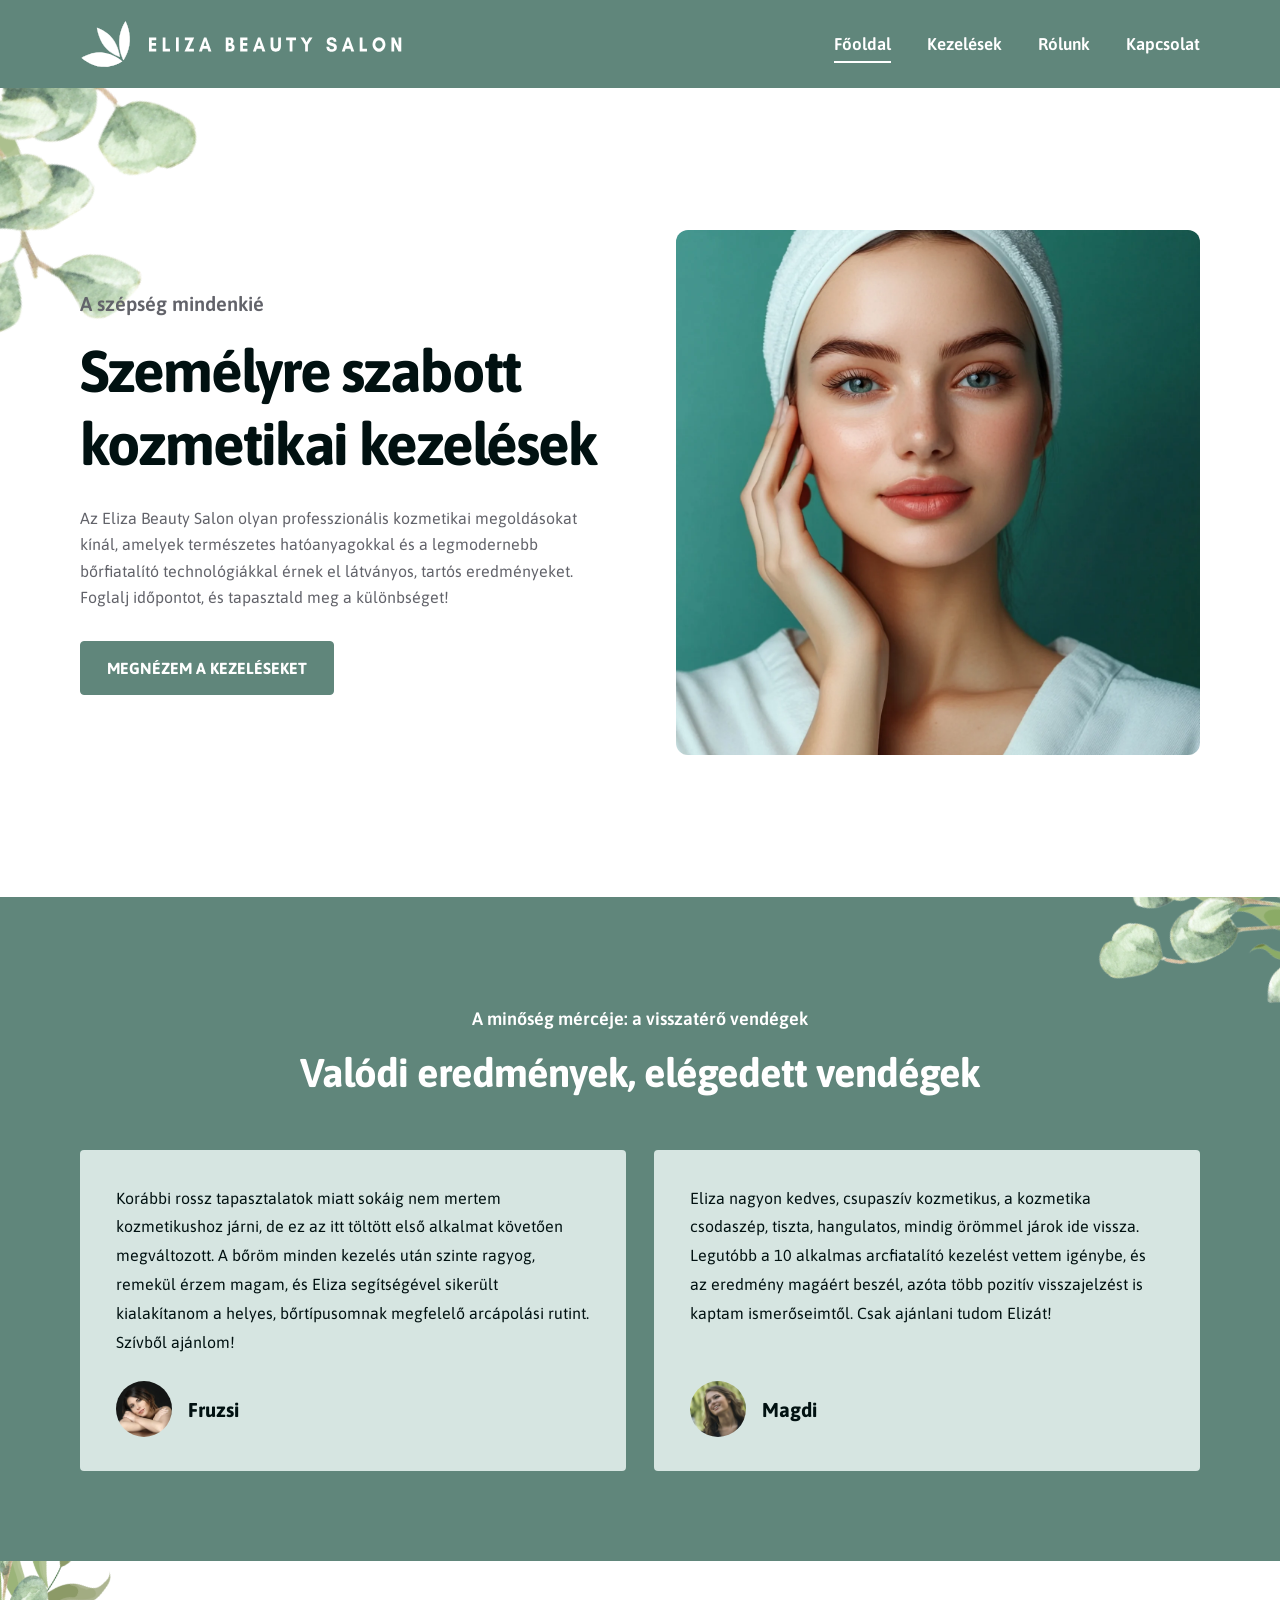
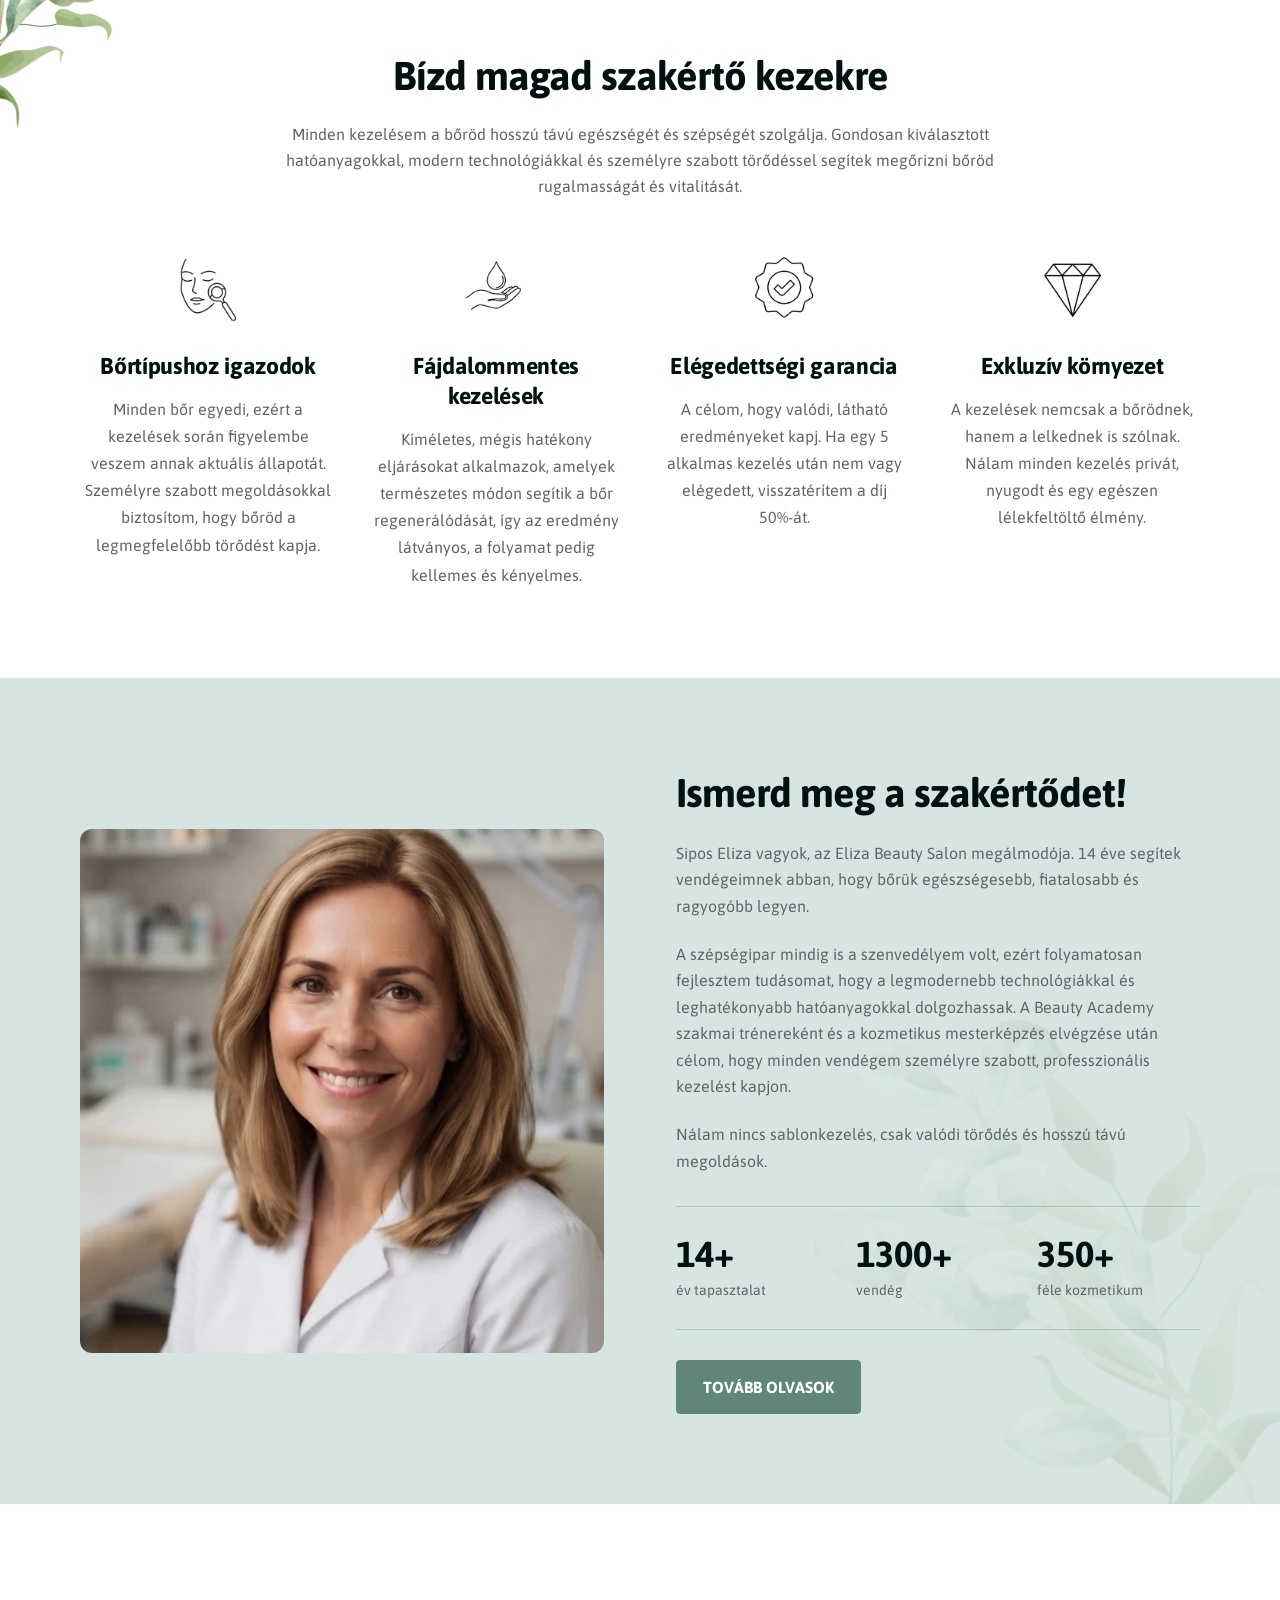
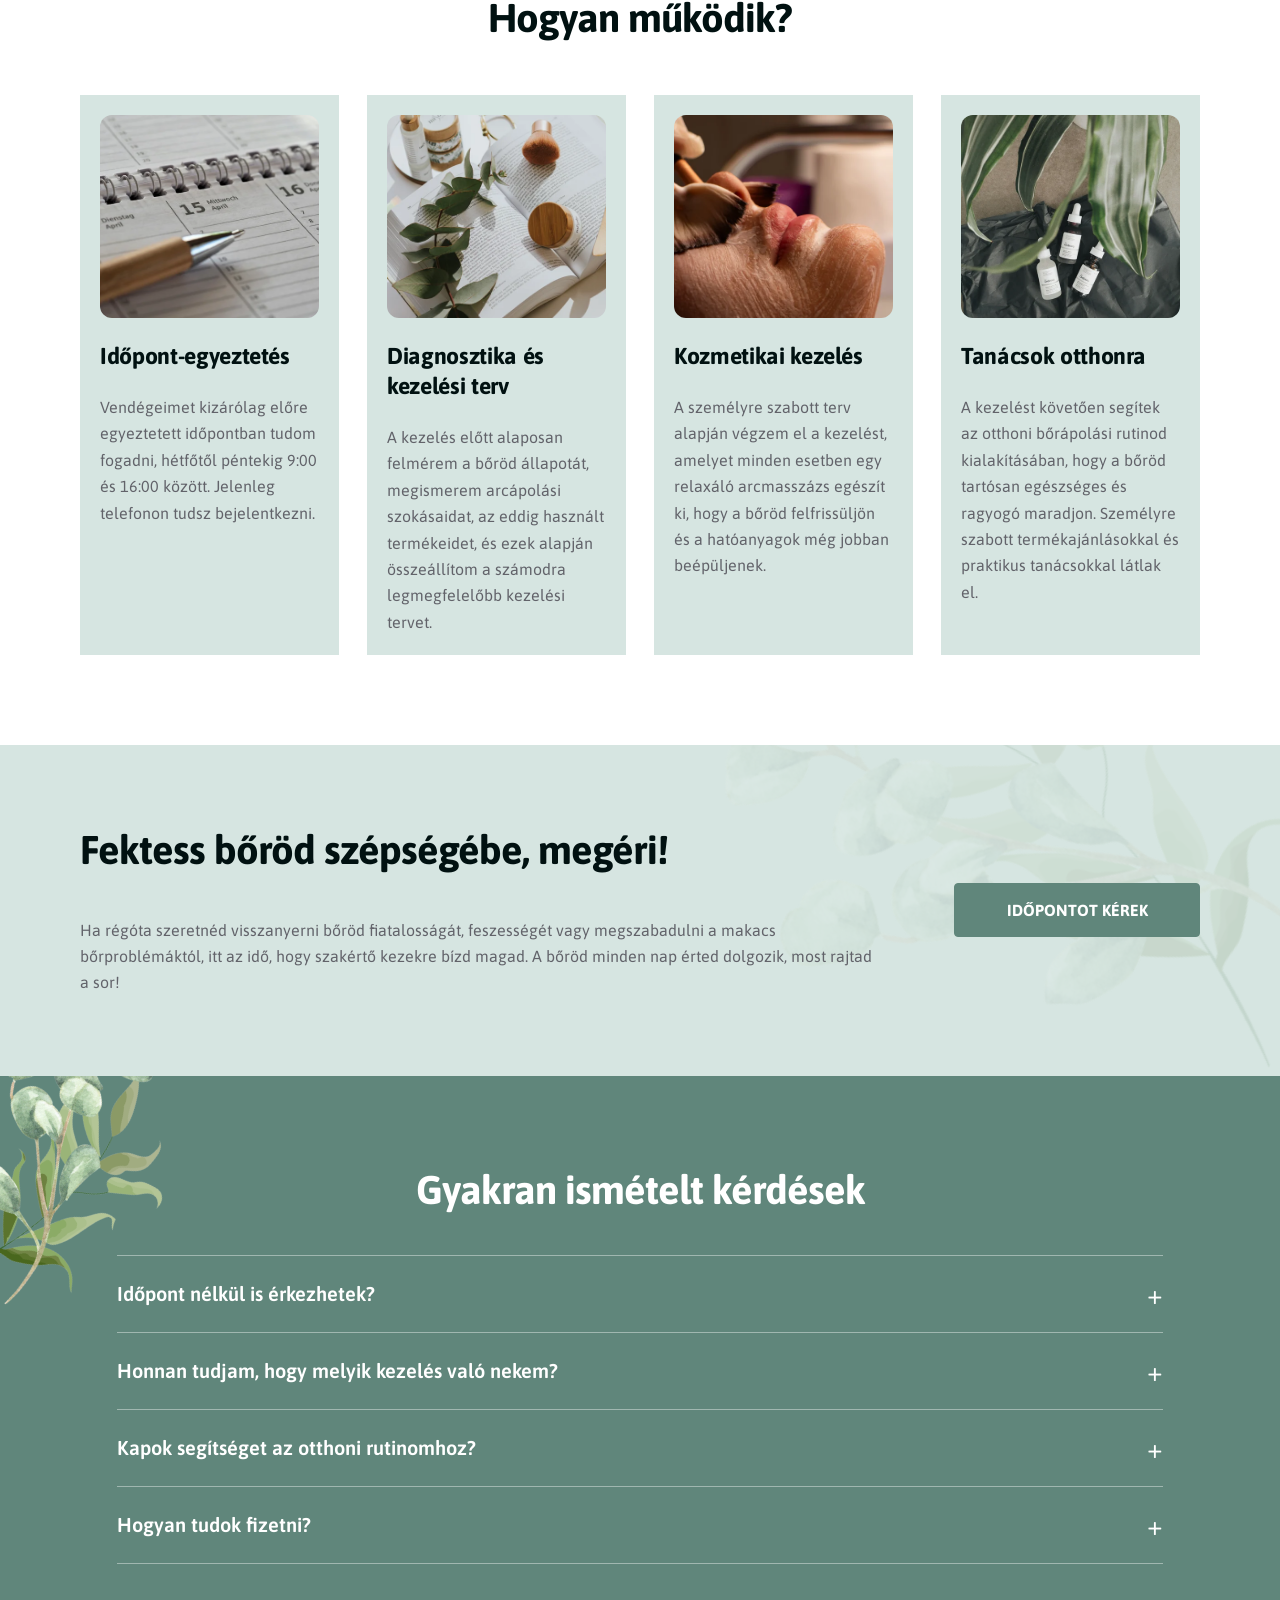
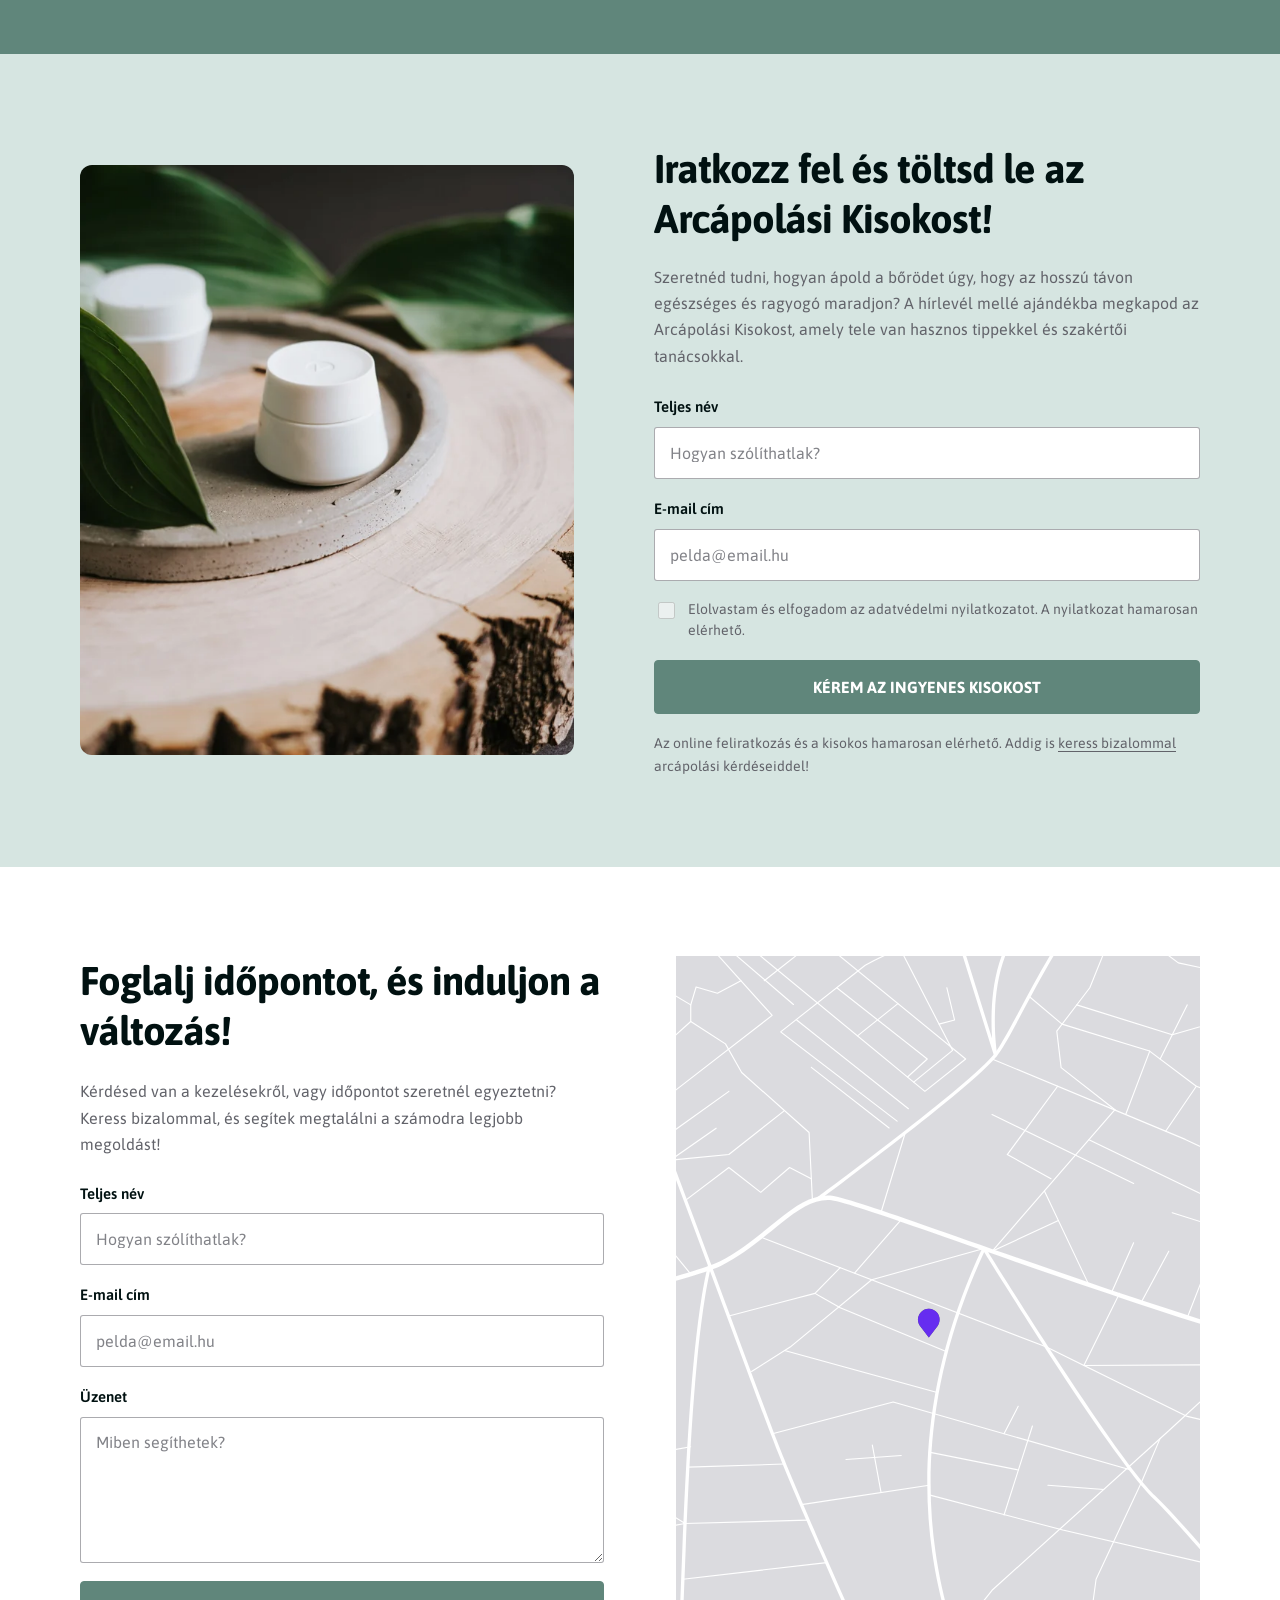
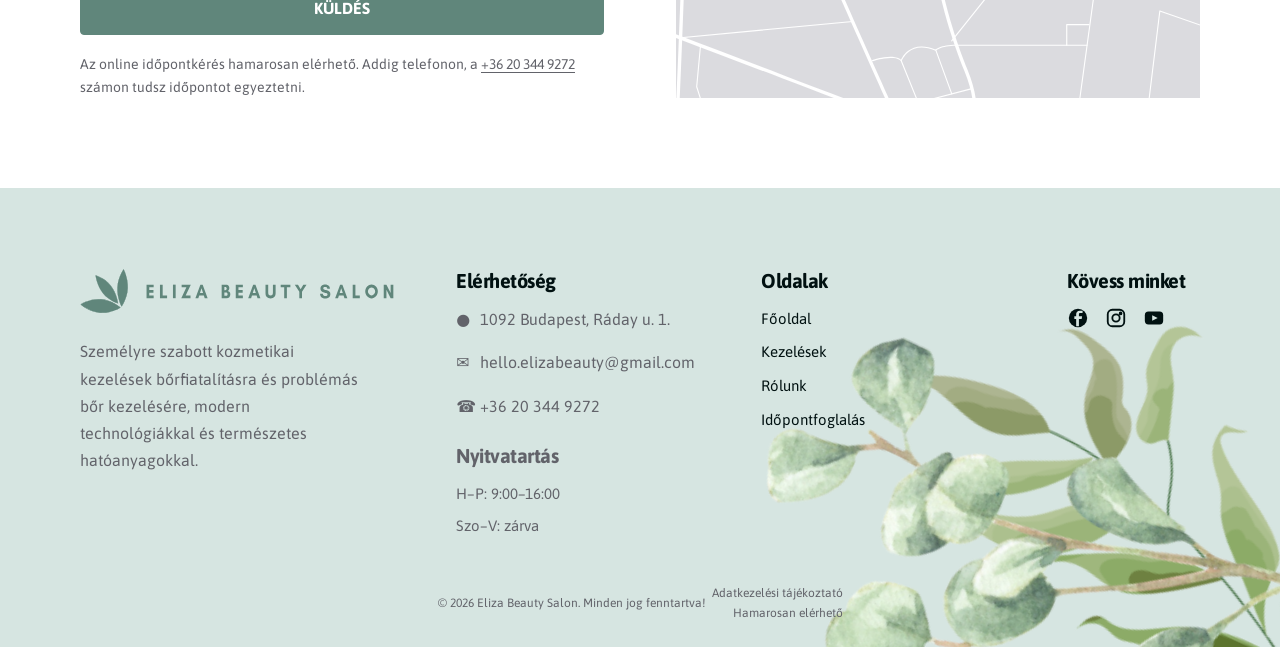
==== commit 9f1efdde: "Leveldekoraciok tavolitasa a velemenyek es elonyok szovegetol" ====
--- a/index.html
+++ b/index.html
@@ -1,49 +1,49 @@
-<!doctype html>
-<html lang="hu"><head>
-<meta charset="UTF-8"><meta name="viewport" content="width=device-width,initial-scale=1.0">
-<meta name="description" content="Személyre szabott kozmetikai kezelések Sipos Eliza mesterkozmetikussal Budapesten. Természetes hatóanyagok, modern technológiák és személyes odafigyelés."><meta name="theme-color" content="#60867B">
-<title>Eliza Beauty Salon | Személyre szabott kozmetikai kezelések</title>
-<link rel="icon" href="logók/eliza beauty salon favikon 1.svg" type="image/svg+xml">
-<link rel="preconnect" href="https://fonts.googleapis.com"><link rel="preconnect" href="https://fonts.gstatic.com" crossorigin><link href="https://fonts.googleapis.com/css2?family=Asap:wght@400;600;700&display=swap" rel="stylesheet">
-
-<link rel="stylesheet" href="assets/site.css?v=20261103-2"></head>
-<body id="oldal-teteje">
-<a class="skip-link" href="#tartalom">Ugrás a tartalomhoz</a>
-<header class="site-header"><div class="wrap header-inner"><a class="brand" href="#oldal-teteje" aria-label="Eliza Beauty Salon, főoldal"><img src="logók/feher logo.svg" alt="Eliza Beauty Salon" width="328" height="48"></a><button class="menu-toggle" type="button" aria-expanded="false" aria-controls="fo-menu"><span>Menü</span><span class="menu-lines" aria-hidden="true"><i></i><i></i><i></i></span></button><nav class="main-nav" id="fo-menu" aria-label="Fő navigáció"><a href="index.html" aria-current="page">Főoldal</a><a href="kezelesek.html">Kezelések</a><a href="rolunk.html">Rólunk</a><a href="kapcsolat.html">Kapcsolat</a></nav></div></header>
-<main id="tartalom">
-<section class="hero" aria-labelledby="hero-title"><svg class="figma-decor" viewBox="0 0 1440 1" aria-hidden="true" data-figma-node="8:395"><image href="képek/web/figma-leveldekoracio.webp" width="740" height="784" transform="matrix(-.890342 .455291 -.455291 -.890342 517.803 112.028)" preserveAspectRatio="none"/></svg><div class="wrap hero-grid"><div class="hero-copy"><p class="kicker">A szépség mindenkié</p><h1 id="hero-title">Személyre szabott kozmetikai kezelések</h1><p>Az Eliza Beauty Salon olyan professzionális kozmetikai megoldásokat kínál, amelyek természetes hatóanyagokkal és a legmodernebb bőrfiatalító technológiákkal érnek el látványos, tartós eredményeket. Foglalj időpontot, és tapasztald meg a különbséget!</p><a class="button" href="kezelesek.html">Megnézem a kezeléseket</a></div><div class="hero-photo"><img class="portrait" src="képek/web/fooldal-hero-szemelyre-szabott-kezelesek.webp" alt="Friss, ápolt arcbőr, személyre szabott kozmetikai gondoskodás" width="1400" height="1463" fetchpriority="high"></div></div></section>
-<section class="section reviews" aria-labelledby="reviews-title"><img class="botanical reviews-botanical" src="képek/web/figma-leveldekoracio.webp" width="452" height="553" alt="" aria-hidden="true" loading="lazy"><div class="wrap"><div class="section-head"><p class="kicker">A minőség mércéje: a visszatérő vendégek</p><h2 id="reviews-title">Valódi eredmények, elégedett vendégek</h2></div><div class="reviews-grid">
-<figure class="review"><blockquote>Korábbi rossz tapasztalatok miatt sokáig nem mertem kozmetikushoz járni, de ez az itt töltött első alkalmat követően megváltozott. A bőröm minden kezelés után szinte ragyog, remekül érzem magam, és Eliza segítségével sikerült kialakítanom a helyes, bőrtípusomnak megfelelő arcápolási rutint. Szívből ajánlom!</blockquote><div class="review-person"><img src="képek/web/velemenyek-fruzsi-portre.webp" alt="" width="56" height="56" loading="lazy"><figcaption>Fruzsi</figcaption></div></figure>
-<figure class="review"><blockquote>Eliza nagyon kedves, csupaszív kozmetikus, a kozmetika csodaszép, tiszta, hangulatos, mindig örömmel járok ide vissza. Legutóbb a 10 alkalmas arcfiatalító kezelést vettem igénybe, és az eredmény magáért beszél, azóta több pozitív visszajelzést is kaptam ismerőseimtől. Csak ajánlani tudom Elizát!</blockquote><div class="review-person"><img src="képek/web/velemenyek-magdi-portre.webp" alt="" width="56" height="56" loading="lazy"><figcaption>Magdi</figcaption></div></figure>
-</div></div></section>
-<section class="section benefits" id="kezelesek" aria-labelledby="benefits-title"><img class="botanical benefits-botanical" src="képek/web/figma-leveldekoracio.webp" width="452" height="553" alt="" aria-hidden="true" loading="lazy"><div class="wrap"><div class="section-head"><h2 id="benefits-title">Bízd magad szakértő kezekre</h2><p>Minden kezelésem a bőröd hosszú távú egészségét és szépségét szolgálja. Gondosan kiválasztott hatóanyagokkal, modern technológiákkal és személyre szabott törődéssel segítek megőrizni bőröd rugalmasságát és vitalitását.</p></div><div class="benefit-grid">
-<article class="benefit"><img class="benefit-icon" src="képek/ikonok/fooldal-bortipushoz-igazodok-ikon.png" alt="" width="76" height="76" loading="lazy"><h3>Bőrtípushoz igazodok</h3><p>Minden bőr egyedi, ezért a kezelések során figyelembe veszem annak aktuális állapotát. Személyre szabott megoldásokkal biztosítom, hogy bőröd a legmegfelelőbb törődést kapja.</p></article>
-<article class="benefit"><img class="benefit-icon" src="képek/ikonok/fooldal-fajdalommentes-kezelesek-ikon.png" alt="" width="76" height="76" loading="lazy"><h3>Fájdalommentes kezelések</h3><p>Kíméletes, mégis hatékony eljárásokat alkalmazok, amelyek természetes módon segítik a bőr regenerálódását, így az eredmény látványos, a folyamat pedig kellemes és kényelmes.</p></article>
-<article class="benefit"><img class="benefit-icon" src="képek/ikonok/fooldal-elegedettsegi-garancia-ikon.png" alt="" width="76" height="76" loading="lazy"><h3>Elégedettségi garancia</h3><p>A célom, hogy valódi, látható eredményeket kapj. Ha egy 5 alkalmas kezelés után nem vagy elégedett, visszatérítem a díj 50%-át.</p></article>
-<article class="benefit"><img class="benefit-icon" src="képek/ikonok/fooldal-exkluziv-kornyezet-ikon.png" alt="" width="76" height="76" loading="lazy"><h3>Exkluzív környezet</h3><p>A kezelések nemcsak a bőrödnek, hanem a lelkednek is szólnak. Nálam minden kezelés privát, nyugodt és egy egészen lélekfeltöltő élmény.</p></article>
-</div></div></section>
-<section class="section about" id="rolam" aria-labelledby="about-title"><img class="botanical about-botanical" src="képek/web/figma-leveldekoracio.webp" width="452" height="553" alt="" aria-hidden="true" loading="lazy"><div class="wrap about-grid"><figure class="about-photo"><img src="képek/web/fooldal-bemutatkozas-eliza-portre.webp" alt="Sipos Eliza mesterkozmetikus a szalonban" width="624" height="825" loading="lazy"></figure><div class="about-copy"><h2 id="about-title">Ismerd meg a szakértődet!</h2><p>Sipos Eliza vagyok, az Eliza Beauty Salon megálmodója. 14 éve segítek vendégeimnek abban, hogy bőrük egészségesebb, fiatalosabb és ragyogóbb legyen.</p><p>A szépségipar mindig is a szenvedélyem volt, ezért folyamatosan fejlesztem tudásomat, hogy a legmodernebb technológiákkal és leghatékonyabb hatóanyagokkal dolgozhassak. A Beauty Academy szakmai trénereként és a kozmetikus mesterképzés elvégzése után célom, hogy minden vendégem személyre szabott, professzionális kezelést kapjon.</p><p>Nálam nincs sablonkezelés, csak valódi törődés és hosszú távú megoldások.</p><div class="stats" aria-label="A szalon számokban"><div class="stat"><strong>14+</strong><span>év tapasztalat</span></div><div class="stat"><strong>1300+</strong><span>vendég</span></div><div class="stat"><strong>350+</strong><span>féle kozmetikum</span></div></div><a class="button button-outline" href="rolunk.html">Tovább olvasok</a></div></div></section>
-<section class="section process" id="folyamat" aria-labelledby="process-title"><div class="wrap"><div class="section-head"><h2 id="process-title">Hogyan működik?</h2></div><div class="process-grid">
-<article class="process-step"><div class="process-photo"><img src="képek/web/folyamat-01-idopont-egyeztetes.webp" alt="Időpont-egyeztetés a kozmetikai kezelés előtt" width="400" height="320" loading="lazy"></div><h3>Időpont-egyeztetés</h3><p>Vendégeimet kizárólag előre egyeztetett időpontban tudom fogadni, hétfőtől péntekig 9:00 és 16:00 között. Jelenleg telefonon tudsz bejelentkezni.</p></article>
-<article class="process-step"><div class="process-photo"><img src="képek/web/folyamat-02-diagnosztika-kezelesi-terv.webp" alt="Bőrdiagnosztika és a személyre szabott kezelés előkészítése" width="400" height="320" loading="lazy"></div><h3>Diagnosztika és kezelési terv</h3><p>A kezelés előtt alaposan felmérem a bőröd állapotát, megismerem arcápolási szokásaidat, az eddig használt termékeidet, és ezek alapján összeállítom a számodra legmegfelelőbb kezelési tervet.</p></article>
-<article class="process-step"><div class="process-photo"><img src="képek/web/folyamat-03-kozmetikai-kezeles.webp" alt="Kíméletes kozmetikai arckezelés" width="400" height="320" loading="lazy"></div><h3>Kozmetikai kezelés</h3><p>A személyre szabott terv alapján végzem el a kezelést, amelyet minden esetben egy relaxáló arcmasszázs egészít ki, hogy a bőröd felfrissüljön és a hatóanyagok még jobban beépüljenek.</p></article>
-<article class="process-step"><div class="process-photo"><img src="képek/web/folyamat-04-tanacsok-otthonra.webp" alt="Arcápolási termékek az otthoni bőrápolási rutinhoz" width="400" height="320" loading="lazy"></div><h3>Tanácsok otthonra</h3><p>A kezelést követően segítek az otthoni bőrápolási rutinod kialakításában, hogy a bőröd tartósan egészséges és ragyogó maradjon. Személyre szabott termékajánlásokkal és praktikus tanácsokkal látlak el.</p></article>
-</div></div></section>
-<section class="invitation" aria-labelledby="invitation-title"><img class="botanical invitation-botanical" src="képek/web/figma-leveldekoracio.webp" width="452" height="553" alt="" aria-hidden="true" loading="lazy"><div class="wrap"><div class="invitation-content"><h2 id="invitation-title">Fektess bőröd szépségébe, megéri!</h2><p>Ha régóta szeretnéd visszanyerni bőröd fiatalosságát, feszességét vagy megszabadulni a makacs bőrproblémáktól, itt az idő, hogy szakértő kezekre bízd magad. A bőröd minden nap érted dolgozik, most rajtad a sor!</p><a class="button button-light" href="#kapcsolat">Időpontot kérek</a></div></div></section>
-<section class="section faq" aria-labelledby="faq-title"><img class="botanical faq-botanical" src="képek/web/figma-leveldekoracio.webp" width="452" height="553" alt="" aria-hidden="true" loading="lazy"><div class="wrap faq-grid"><div class="faq-intro"><h2 id="faq-title">Gyakran ismételt kérdések</h2></div><div class="faq-list">
-<details><summary>Időpont nélkül is érkezhetek?</summary><p>Nem, a kozmetikámban kizárólag időpontra fogadok vendégeket.</p></details>
-<details><summary>Honnan tudjam, hogy melyik kezelés való nekem?</summary><p>Az első találkozás alkalmával a kezelés előtt diagnosztizálom a bőrödet, és felvázolom a kezelési tervet.</p></details>
-<details><summary>Kapok segítséget az otthoni rutinomhoz?</summary><p>Igen, természetesen! Az első alkalmat követően elmondom, hogy mire figyelj a mindennapokban, milyen termékeket használj, hogy a bőröd a lehető legjobb törődést kapja.</p></details>
-<details><summary>Hogyan tudok fizetni?</summary><p>Bankkártyával és készpénzzel is fizethetsz a szalonban.</p></details>
-</div></div></section>
-<section class="section newsletter" aria-labelledby="newsletter-title"><div class="wrap newsletter-grid"><div class="newsletter-art"><img src="képek/web/fooldal-hirlevel-arcapolasi-kisokos.webp" alt="Természetes arcápolás és szépségápolási inspiráció" width="700" height="800" loading="lazy"></div><div class="newsletter-copy"><h2 id="newsletter-title">Iratkozz fel és töltsd le az Arcápolási Kisokost!</h2><p>Szeretnéd tudni, hogyan ápold a bőrödet úgy, hogy az hosszú távon egészséges és ragyogó maradjon? A hírlevél mellé ajándékba megkapod az Arcápolási Kisokost, amely tele van hasznos tippekkel és szakértői tanácsokkal.</p><form class="form-grid" aria-label="Hírlevél-feliratkozás" aria-describedby="newsletter-status" onsubmit="return false">
-<div class="field"><label for="newsletter-name">Teljes név</label><input id="newsletter-name" type="text" autocomplete="name" placeholder="Hogyan szólíthatlak?"></div><div class="field"><label for="newsletter-email">E-mail cím</label><input id="newsletter-email" type="email" autocomplete="email" placeholder="pelda@email.hu"></div><label class="checkbox-line"><input type="checkbox" disabled><span>Elolvastam és elfogadom az adatvédelmi nyilatkozatot. A nyilatkozat hamarosan elérhető.</span></label><button class="button" type="button" disabled>Kérem az ingyenes kisokost</button><p class="unavailable-note" id="newsletter-status">Az online feliratkozás és a kisokos hamarosan elérhető. Addig is <a href="#kapcsolat">keress bizalommal</a> arcápolási kérdéseiddel!</p>
-</form></div></div></section>
-<section class="section contact" id="kapcsolat" aria-labelledby="contact-title"><div class="wrap contact-grid"><div class="contact-copy"><h2 id="contact-title">Foglalj időpontot, és induljon a változás!</h2><p>Kérdésed van a kezelésekről, vagy időpontot szeretnél egyeztetni? Keress bizalommal, és segítek megtalálni a számodra legjobb megoldást!</p><form class="form-grid" aria-label="Időpontkérés" aria-describedby="contact-status" onsubmit="return false">
-<div class="field"><label for="contact-name">Teljes név</label><input id="contact-name" type="text" autocomplete="name" placeholder="Hogyan szólíthatlak?"></div><div class="field"><label for="contact-email">E-mail cím</label><input id="contact-email" type="email" autocomplete="email" placeholder="pelda@email.hu"></div><div class="field"><label for="contact-message">Üzenet</label><textarea id="contact-message" rows="5" placeholder="Miben segíthetek?"></textarea></div><button class="button" type="button" disabled>Küldés</button><p class="unavailable-note" id="contact-status">Az online időpontkérés hamarosan elérhető. Addig telefonon, a <a href="tel:+36203449272">+36 20 344 9272</a> számon tudsz időpontot egyeztetni.</p>
-</form></div><a class="contact-map" href="https://www.google.com/maps/search/?api=1&amp;query=1092+Budapest+Raday+utca+1" target="_blank" rel="noopener" aria-label="A szalon címe a Google Térképen"><img src="képek/kapcsolat/terkep-figma.svg" alt="A Figma-terv térképillusztrációja a szalon helyjelölőjével" width="590" height="667" loading="lazy"></a></div></section>
-</main>
-<footer class="site-footer"><img class="botanical footer-botanical" src="képek/web/figma-leveldekoracio.webp" width="452" height="553" alt="" aria-hidden="true" loading="lazy"><div class="wrap"><div class="footer-grid"><div class="footer-brand"><a href="#oldal-teteje" aria-label="Eliza Beauty Salon, vissza az oldal tetejére"><img src="logók/zold logo.svg" alt="Eliza Beauty Salon" width="319" height="47" loading="lazy"></a><p>Személyre szabott kozmetikai kezelések bőrfiatalításra és problémás bőr kezelésére, modern technológiákkal és természetes hatóanyagokkal.</p></div><div><h2 class="footer-heading">Elérhetőség</h2><address class="footer-address"><span><span aria-hidden="true">●</span> 1092 Budapest, Ráday u. 1.</span><a href="mailto:hello.elizabeauty@gmail.com"><span aria-hidden="true">✉</span> hello.elizabeauty@gmail.com</a><a href="tel:+36203449272"><span aria-hidden="true">☎</span> +36 20 344 9272</a></address><div class="footer-hours"><h2 class="footer-heading">Nyitvatartás</h2><p>H–P: 9:00–16:00</p><p>Szo–V: zárva</p><small>Kizárólag előre egyeztetett időpontban.</small></div></div><nav aria-label="Lábléc navigáció"><h2 class="footer-heading">Oldalak</h2><div class="footer-links"><a href="index.html" aria-current="page">Főoldal</a><a href="kezelesek.html">Kezelések</a><a href="rolunk.html">Rólunk</a><a href="kapcsolat.html">Időpontfoglalás</a></div></nav><div class="footer-social"><h2 class="footer-heading">Kövess minket</h2><div class="social-icons" aria-label="Közösségi felületek, profilhivatkozások még nincsenek megadva"><span title="Facebook"><svg viewBox="0 0 24 24" role="img" aria-label="Facebook"><circle cx="12" cy="12" r="10" fill="currentColor"/><path d="M13 21v-8h3l.5-3H13V8c0-1 .5-1.5 1.5-1.5H17V4h-3c-3 0-4 2-4 4v2H8v3h2v8" fill="#D6E5E1"/></svg></span><span title="Instagram"><svg viewBox="0 0 24 24" fill="none" stroke="currentColor" stroke-width="2" role="img" aria-label="Instagram"><rect x="3" y="3" width="18" height="18" rx="5"/><circle cx="12" cy="12" r="4"/><circle cx="17" cy="7" r="1"/></svg></span><span title="YouTube"><svg viewBox="0 0 24 24" role="img" aria-label="YouTube"><rect x="2" y="5" width="20" height="14" rx="4" fill="currentColor"/><path d="m10 9 6 3-6 3z" fill="#D6E5E1"/></svg></span></div></div></div><div class="footer-bottom"><p>© 2026 Eliza Beauty Salon. Minden jog fenntartva!</p><div class="bottom-right"><span class="privacy-note">Adatkezelési tájékoztató<small>Hamarosan elérhető</small></span><a class="to-top" href="#oldal-teteje" aria-label="Vissza az oldal tetejére">↑</a></div></div></div></footer>
-<script src="assets/site.js?v=20261103-2" defer></script>
-</body></html>
-
+<!doctype html>
+<html lang="hu"><head>
+<meta charset="UTF-8"><meta name="viewport" content="width=device-width,initial-scale=1.0">
+<meta name="description" content="Személyre szabott kozmetikai kezelések Sipos Eliza mesterkozmetikussal Budapesten. Természetes hatóanyagok, modern technológiák és személyes odafigyelés."><meta name="theme-color" content="#60867B">
+<title>Eliza Beauty Salon | Személyre szabott kozmetikai kezelések</title>
+<link rel="icon" href="logók/eliza beauty salon favikon 1.svg" type="image/svg+xml">
+<link rel="preconnect" href="https://fonts.googleapis.com"><link rel="preconnect" href="https://fonts.gstatic.com" crossorigin><link href="https://fonts.googleapis.com/css2?family=Asap:wght@400;600;700&display=swap" rel="stylesheet">
+
+<link rel="stylesheet" href="assets/site.css?v=20261103-4"></head>
+<body id="oldal-teteje">
+<a class="skip-link" href="#tartalom">Ugrás a tartalomhoz</a>
+<header class="site-header"><div class="wrap header-inner"><a class="brand" href="#oldal-teteje" aria-label="Eliza Beauty Salon, főoldal"><img src="logók/feher logo.svg" alt="Eliza Beauty Salon" width="328" height="48"></a><button class="menu-toggle" type="button" aria-expanded="false" aria-controls="fo-menu"><span>Menü</span><span class="menu-lines" aria-hidden="true"><i></i><i></i><i></i></span></button><nav class="main-nav" id="fo-menu" aria-label="Fő navigáció"><a href="index.html" aria-current="page">Főoldal</a><a href="kezelesek.html">Kezelések</a><a href="rolunk.html">Rólunk</a><a href="kapcsolat.html">Kapcsolat</a></nav></div></header>
+<main id="tartalom">
+<section class="hero" aria-labelledby="hero-title"><svg class="figma-decor" viewBox="0 0 1440 1" aria-hidden="true" data-figma-node="8:395"><image href="képek/web/figma-leveldekoracio.webp" width="740" height="784" transform="matrix(-.890342 .455291 -.455291 -.890342 517.803 112.028)" preserveAspectRatio="none"/></svg><div class="wrap hero-grid"><div class="hero-copy"><p class="kicker">A szépség mindenkié</p><h1 id="hero-title">Személyre szabott kozmetikai kezelések</h1><p>Az Eliza Beauty Salon olyan professzionális kozmetikai megoldásokat kínál, amelyek természetes hatóanyagokkal és a legmodernebb bőrfiatalító technológiákkal érnek el látványos, tartós eredményeket. Foglalj időpontot, és tapasztald meg a különbséget!</p><a class="button" href="kezelesek.html">Megnézem a kezeléseket</a></div><div class="hero-photo"><img class="portrait" src="képek/web/fooldal-hero-szemelyre-szabott-kezelesek.webp" alt="Friss, ápolt arcbőr, személyre szabott kozmetikai gondoskodás" width="1400" height="1463" fetchpriority="high"></div></div></section>
+<section class="section reviews" aria-labelledby="reviews-title"><img class="botanical reviews-botanical" src="képek/web/figma-leveldekoracio.webp" width="452" height="553" alt="" aria-hidden="true" loading="lazy"><div class="wrap"><div class="section-head"><p class="kicker">A minőség mércéje: a visszatérő vendégek</p><h2 id="reviews-title">Valódi eredmények, elégedett vendégek</h2></div><div class="reviews-grid">
+<figure class="review"><blockquote>Korábbi rossz tapasztalatok miatt sokáig nem mertem kozmetikushoz járni, de ez az itt töltött első alkalmat követően megváltozott. A bőröm minden kezelés után szinte ragyog, remekül érzem magam, és Eliza segítségével sikerült kialakítanom a helyes, bőrtípusomnak megfelelő arcápolási rutint. Szívből ajánlom!</blockquote><div class="review-person"><img src="képek/web/velemenyek-fruzsi-portre.webp" alt="" width="56" height="56" loading="lazy"><figcaption>Fruzsi</figcaption></div></figure>
+<figure class="review"><blockquote>Eliza nagyon kedves, csupaszív kozmetikus, a kozmetika csodaszép, tiszta, hangulatos, mindig örömmel járok ide vissza. Legutóbb a 10 alkalmas arcfiatalító kezelést vettem igénybe, és az eredmény magáért beszél, azóta több pozitív visszajelzést is kaptam ismerőseimtől. Csak ajánlani tudom Elizát!</blockquote><div class="review-person"><img src="képek/web/velemenyek-magdi-portre.webp" alt="" width="56" height="56" loading="lazy"><figcaption>Magdi</figcaption></div></figure>
+</div></div></section>
+<section class="section benefits" id="kezelesek" aria-labelledby="benefits-title"><img class="botanical benefits-botanical" src="képek/web/figma-leveldekoracio.webp" width="452" height="553" alt="" aria-hidden="true" loading="lazy"><div class="wrap"><div class="section-head"><h2 id="benefits-title">Bízd magad szakértő kezekre</h2><p>Minden kezelésem a bőröd hosszú távú egészségét és szépségét szolgálja. Gondosan kiválasztott hatóanyagokkal, modern technológiákkal és személyre szabott törődéssel segítek megőrizni bőröd rugalmasságát és vitalitását.</p></div><div class="benefit-grid">
+<article class="benefit"><img class="benefit-icon" src="képek/ikonok/fooldal-bortipushoz-igazodok-ikon.png" alt="" width="76" height="76" loading="lazy"><h3>Bőrtípushoz igazodok</h3><p>Minden bőr egyedi, ezért a kezelések során figyelembe veszem annak aktuális állapotát. Személyre szabott megoldásokkal biztosítom, hogy bőröd a legmegfelelőbb törődést kapja.</p></article>
+<article class="benefit"><img class="benefit-icon" src="képek/ikonok/fooldal-fajdalommentes-kezelesek-ikon.png" alt="" width="76" height="76" loading="lazy"><h3>Fájdalommentes kezelések</h3><p>Kíméletes, mégis hatékony eljárásokat alkalmazok, amelyek természetes módon segítik a bőr regenerálódását, így az eredmény látványos, a folyamat pedig kellemes és kényelmes.</p></article>
+<article class="benefit"><img class="benefit-icon" src="képek/ikonok/fooldal-elegedettsegi-garancia-ikon.png" alt="" width="76" height="76" loading="lazy"><h3>Elégedettségi garancia</h3><p>A célom, hogy valódi, látható eredményeket kapj. Ha egy 5 alkalmas kezelés után nem vagy elégedett, visszatérítem a díj 50%-át.</p></article>
+<article class="benefit"><img class="benefit-icon" src="képek/ikonok/fooldal-exkluziv-kornyezet-ikon.png" alt="" width="76" height="76" loading="lazy"><h3>Exkluzív környezet</h3><p>A kezelések nemcsak a bőrödnek, hanem a lelkednek is szólnak. Nálam minden kezelés privát, nyugodt és egy egészen lélekfeltöltő élmény.</p></article>
+</div></div></section>
+<section class="section about" id="rolam" aria-labelledby="about-title"><img class="botanical about-botanical" src="képek/web/figma-leveldekoracio.webp" width="452" height="553" alt="" aria-hidden="true" loading="lazy"><div class="wrap about-grid"><figure class="about-photo"><img src="képek/web/fooldal-bemutatkozas-eliza-portre.webp" alt="Sipos Eliza mesterkozmetikus a szalonban" width="624" height="825" loading="lazy"></figure><div class="about-copy"><h2 id="about-title">Ismerd meg a szakértődet!</h2><p>Sipos Eliza vagyok, az Eliza Beauty Salon megálmodója. 14 éve segítek vendégeimnek abban, hogy bőrük egészségesebb, fiatalosabb és ragyogóbb legyen.</p><p>A szépségipar mindig is a szenvedélyem volt, ezért folyamatosan fejlesztem tudásomat, hogy a legmodernebb technológiákkal és leghatékonyabb hatóanyagokkal dolgozhassak. A Beauty Academy szakmai trénereként és a kozmetikus mesterképzés elvégzése után célom, hogy minden vendégem személyre szabott, professzionális kezelést kapjon.</p><p>Nálam nincs sablonkezelés, csak valódi törődés és hosszú távú megoldások.</p><div class="stats" aria-label="A szalon számokban"><div class="stat"><strong>14+</strong><span>év tapasztalat</span></div><div class="stat"><strong>1300+</strong><span>vendég</span></div><div class="stat"><strong>350+</strong><span>féle kozmetikum</span></div></div><a class="button button-outline" href="rolunk.html">Tovább olvasok</a></div></div></section>
+<section class="section process" id="folyamat" aria-labelledby="process-title"><div class="wrap"><div class="section-head"><h2 id="process-title">Hogyan működik?</h2></div><div class="process-grid">
+<article class="process-step"><div class="process-photo"><img src="képek/web/folyamat-01-idopont-egyeztetes.webp" alt="Időpont-egyeztetés a kozmetikai kezelés előtt" width="400" height="320" loading="lazy"></div><h3>Időpont-egyeztetés</h3><p>Vendégeimet kizárólag előre egyeztetett időpontban tudom fogadni, hétfőtől péntekig 9:00 és 16:00 között. Jelenleg telefonon tudsz bejelentkezni.</p></article>
+<article class="process-step"><div class="process-photo"><img src="képek/web/folyamat-02-diagnosztika-kezelesi-terv.webp" alt="Bőrdiagnosztika és a személyre szabott kezelés előkészítése" width="400" height="320" loading="lazy"></div><h3>Diagnosztika és kezelési terv</h3><p>A kezelés előtt alaposan felmérem a bőröd állapotát, megismerem arcápolási szokásaidat, az eddig használt termékeidet, és ezek alapján összeállítom a számodra legmegfelelőbb kezelési tervet.</p></article>
+<article class="process-step"><div class="process-photo"><img src="képek/web/folyamat-03-kozmetikai-kezeles.webp" alt="Kíméletes kozmetikai arckezelés" width="400" height="320" loading="lazy"></div><h3>Kozmetikai kezelés</h3><p>A személyre szabott terv alapján végzem el a kezelést, amelyet minden esetben egy relaxáló arcmasszázs egészít ki, hogy a bőröd felfrissüljön és a hatóanyagok még jobban beépüljenek.</p></article>
+<article class="process-step"><div class="process-photo"><img src="képek/web/folyamat-04-tanacsok-otthonra.webp" alt="Arcápolási termékek az otthoni bőrápolási rutinhoz" width="400" height="320" loading="lazy"></div><h3>Tanácsok otthonra</h3><p>A kezelést követően segítek az otthoni bőrápolási rutinod kialakításában, hogy a bőröd tartósan egészséges és ragyogó maradjon. Személyre szabott termékajánlásokkal és praktikus tanácsokkal látlak el.</p></article>
+</div></div></section>
+<section class="invitation" aria-labelledby="invitation-title"><img class="botanical invitation-botanical" src="képek/web/figma-leveldekoracio.webp" width="452" height="553" alt="" aria-hidden="true" loading="lazy"><div class="wrap"><div class="invitation-content"><h2 id="invitation-title">Fektess bőröd szépségébe, megéri!</h2><p>Ha régóta szeretnéd visszanyerni bőröd fiatalosságát, feszességét vagy megszabadulni a makacs bőrproblémáktól, itt az idő, hogy szakértő kezekre bízd magad. A bőröd minden nap érted dolgozik, most rajtad a sor!</p><a class="button button-light" href="#kapcsolat">Időpontot kérek</a></div></div></section>
+<section class="section faq" aria-labelledby="faq-title"><img class="botanical faq-botanical" src="képek/web/figma-leveldekoracio.webp" width="452" height="553" alt="" aria-hidden="true" loading="lazy"><div class="wrap faq-grid"><div class="faq-intro"><h2 id="faq-title">Gyakran ismételt kérdések</h2></div><div class="faq-list">
+<details><summary>Időpont nélkül is érkezhetek?</summary><p>Nem, a kozmetikámban kizárólag időpontra fogadok vendégeket.</p></details>
+<details><summary>Honnan tudjam, hogy melyik kezelés való nekem?</summary><p>Az első találkozás alkalmával a kezelés előtt diagnosztizálom a bőrödet, és felvázolom a kezelési tervet.</p></details>
+<details><summary>Kapok segítséget az otthoni rutinomhoz?</summary><p>Igen, természetesen! Az első alkalmat követően elmondom, hogy mire figyelj a mindennapokban, milyen termékeket használj, hogy a bőröd a lehető legjobb törődést kapja.</p></details>
+<details><summary>Hogyan tudok fizetni?</summary><p>Bankkártyával és készpénzzel is fizethetsz a szalonban.</p></details>
+</div></div></section>
+<section class="section newsletter" aria-labelledby="newsletter-title"><div class="wrap newsletter-grid"><div class="newsletter-art"><img src="képek/web/fooldal-hirlevel-arcapolasi-kisokos.webp" alt="Természetes arcápolás és szépségápolási inspiráció" width="700" height="800" loading="lazy"></div><div class="newsletter-copy"><h2 id="newsletter-title">Iratkozz fel és töltsd le az Arcápolási Kisokost!</h2><p>Szeretnéd tudni, hogyan ápold a bőrödet úgy, hogy az hosszú távon egészséges és ragyogó maradjon? A hírlevél mellé ajándékba megkapod az Arcápolási Kisokost, amely tele van hasznos tippekkel és szakértői tanácsokkal.</p><form class="form-grid" aria-label="Hírlevél-feliratkozás" aria-describedby="newsletter-status" onsubmit="return false">
+<div class="field"><label for="newsletter-name">Teljes név</label><input id="newsletter-name" type="text" autocomplete="name" placeholder="Hogyan szólíthatlak?"></div><div class="field"><label for="newsletter-email">E-mail cím</label><input id="newsletter-email" type="email" autocomplete="email" placeholder="pelda@email.hu"></div><label class="checkbox-line"><input type="checkbox" disabled><span>Elolvastam és elfogadom az adatvédelmi nyilatkozatot. A nyilatkozat hamarosan elérhető.</span></label><button class="button" type="button" disabled>Kérem az ingyenes kisokost</button><p class="unavailable-note" id="newsletter-status">Az online feliratkozás és a kisokos hamarosan elérhető. Addig is <a href="#kapcsolat">keress bizalommal</a> arcápolási kérdéseiddel!</p>
+</form></div></div></section>
+<section class="section contact" id="kapcsolat" aria-labelledby="contact-title"><div class="wrap contact-grid"><div class="contact-copy"><h2 id="contact-title">Foglalj időpontot, és induljon a változás!</h2><p>Kérdésed van a kezelésekről, vagy időpontot szeretnél egyeztetni? Keress bizalommal, és segítek megtalálni a számodra legjobb megoldást!</p><form class="form-grid" aria-label="Időpontkérés" aria-describedby="contact-status" onsubmit="return false">
+<div class="field"><label for="contact-name">Teljes név</label><input id="contact-name" type="text" autocomplete="name" placeholder="Hogyan szólíthatlak?"></div><div class="field"><label for="contact-email">E-mail cím</label><input id="contact-email" type="email" autocomplete="email" placeholder="pelda@email.hu"></div><div class="field"><label for="contact-message">Üzenet</label><textarea id="contact-message" rows="5" placeholder="Miben segíthetek?"></textarea></div><button class="button" type="button" disabled>Küldés</button><p class="unavailable-note" id="contact-status">Az online időpontkérés hamarosan elérhető. Addig telefonon, a <a href="tel:+36203449272">+36 20 344 9272</a> számon tudsz időpontot egyeztetni.</p>
+</form></div><a class="contact-map" href="https://www.google.com/maps/search/?api=1&amp;query=1092+Budapest+Raday+utca+1" target="_blank" rel="noopener" aria-label="A szalon címe a Google Térképen"><img src="képek/kapcsolat/terkep-figma.svg" alt="A Figma-terv térképillusztrációja a szalon helyjelölőjével" width="590" height="667" loading="lazy"></a></div></section>
+</main>
+<footer class="site-footer"><img class="botanical footer-botanical" src="képek/web/figma-leveldekoracio.webp" width="452" height="553" alt="" aria-hidden="true" loading="lazy"><div class="wrap"><div class="footer-grid"><div class="footer-brand"><a href="#oldal-teteje" aria-label="Eliza Beauty Salon, vissza az oldal tetejére"><img src="logók/zold logo.svg" alt="Eliza Beauty Salon" width="319" height="47" loading="lazy"></a><p>Személyre szabott kozmetikai kezelések bőrfiatalításra és problémás bőr kezelésére, modern technológiákkal és természetes hatóanyagokkal.</p></div><div><h2 class="footer-heading">Elérhetőség</h2><address class="footer-address"><span><span aria-hidden="true">●</span> 1092 Budapest, Ráday u. 1.</span><a href="mailto:hello.elizabeauty@gmail.com"><span aria-hidden="true">✉</span> hello.elizabeauty@gmail.com</a><a href="tel:+36203449272"><span aria-hidden="true">☎</span> +36 20 344 9272</a></address><div class="footer-hours"><h2 class="footer-heading">Nyitvatartás</h2><p>H–P: 9:00–16:00</p><p>Szo–V: zárva</p><small>Kizárólag előre egyeztetett időpontban.</small></div></div><nav aria-label="Lábléc navigáció"><h2 class="footer-heading">Oldalak</h2><div class="footer-links"><a href="index.html" aria-current="page">Főoldal</a><a href="kezelesek.html">Kezelések</a><a href="rolunk.html">Rólunk</a><a href="kapcsolat.html">Időpontfoglalás</a></div></nav><div class="footer-social"><h2 class="footer-heading">Kövess minket</h2><div class="social-icons" aria-label="Közösségi felületek, profilhivatkozások még nincsenek megadva"><span title="Facebook"><svg viewBox="0 0 24 24" role="img" aria-label="Facebook"><circle cx="12" cy="12" r="10" fill="currentColor"/><path d="M13 21v-8h3l.5-3H13V8c0-1 .5-1.5 1.5-1.5H17V4h-3c-3 0-4 2-4 4v2H8v3h2v8" fill="#D6E5E1"/></svg></span><span title="Instagram"><svg viewBox="0 0 24 24" fill="none" stroke="currentColor" stroke-width="2" role="img" aria-label="Instagram"><rect x="3" y="3" width="18" height="18" rx="5"/><circle cx="12" cy="12" r="4"/><circle cx="17" cy="7" r="1"/></svg></span><span title="YouTube"><svg viewBox="0 0 24 24" role="img" aria-label="YouTube"><rect x="2" y="5" width="20" height="14" rx="4" fill="currentColor"/><path d="m10 9 6 3-6 3z" fill="#D6E5E1"/></svg></span></div></div></div><div class="footer-bottom"><p>© 2026 Eliza Beauty Salon. Minden jog fenntartva!</p><div class="bottom-right"><span class="privacy-note">Adatkezelési tájékoztató<small>Hamarosan elérhető</small></span><a class="to-top" href="#oldal-teteje" aria-label="Vissza az oldal tetejére">↑</a></div></div></div></footer>
+<script src="assets/site.js?v=20261103-2" defer></script>
+</body></html>
+
--- a/assets/site.css
+++ b/assets/site.css
@@ -1,31 +1,55 @@
-
-:root{--color-brand-primary:#60867B;--color-brand-secondary:#D6E5E1;--color-brand-accent:#60867B;--color-brand-bg:#FFFFFF;--color-brand-surface:#D6E5E1;--color-brand-text:#011111;--color-brand-muted:#62636A;--font-heading:'Asap',system-ui,sans-serif;--font-body:'Asap',system-ui,sans-serif;--space:clamp(64px,7vw,104px)}
-*{box-sizing:border-box}html{scroll-behavior:smooth;scroll-padding-top:110px}body{margin:0;background:var(--color-brand-bg);color:var(--color-brand-text);font:400 16px/1.65 var(--font-body)}h1,h2,h3,h4,p,figure,blockquote{margin:0}html body h1,html body h2,html body h3,html body h4{font-family:var(--font-heading);font-weight:700;line-height:1.25}html body h1{font-size:clamp(38px,4.6vw,60px);letter-spacing:-.035em}html body h2{font-size:clamp(30px,3.2vw,40px);letter-spacing:-.025em}html body h3{font-size:24px;letter-spacing:-.015em}p{color:var(--color-brand-muted)}img{display:block;max-width:100%;height:auto}a{color:inherit;text-decoration:none}button,input,textarea{font:inherit}button,a,input,textarea,summary{-webkit-tap-highlight-color:transparent}button{cursor:pointer}a:focus-visible,button:focus-visible,input:focus-visible,textarea:focus-visible,summary:focus-visible{outline:3px solid var(--color-brand-text);outline-offset:5px}::selection{background:var(--color-brand-secondary);color:var(--color-brand-text)}.wrap{width:min(1200px,calc(100% - 64px));margin-inline:auto}.section{padding-block:var(--space)}.section-head{max-width:760px;margin:0 auto 52px;text-align:center}.section-head p{margin-top:20px}.kicker{font-size:20px;font-weight:600;line-height:1.4;color:var(--color-brand-text);margin-bottom:16px}.button{min-height:54px;display:inline-flex;justify-content:center;align-items:center;padding:15px 26px;border:1px solid var(--color-brand-primary);border-radius:4px;background:var(--color-brand-primary);color:var(--color-brand-text);font-weight:700;font-size:16px;line-height:1.4;text-align:center;text-transform:uppercase;transition:background .22s ease,border-color .22s ease,transform .22s ease}.button:hover{background:var(--color-brand-secondary);border-color:var(--color-brand-text);transform:translateY(-2px)}.button-light{background:white;border-color:white}.button-outline{background:transparent}.text-link{text-decoration:underline;text-underline-offset:5px;font-weight:600}.skip-link{position:fixed;left:16px;top:-100px;background:white;padding:12px 20px;z-index:30}.skip-link:focus{top:16px}.site-header{background:var(--color-brand-primary);position:sticky;top:0;z-index:20;transition:box-shadow .25s}.site-header.scrolled{box-shadow:0 4px 18px #01111115}.header-inner{display:flex;align-items:center;justify-content:space-between;min-height:100px;gap:32px}.brand{background:white;padding:12px 22px;align-self:stretch;display:flex;align-items:center;width:195px;flex-shrink:0}.brand img{width:100%;height:70px;object-fit:contain}.main-nav{display:flex;align-items:center;gap:36px}.main-nav a{font-size:17px;font-weight:600;padding:10px 0;position:relative}.main-nav a::after{content:'';position:absolute;left:0;right:100%;bottom:5px;height:2px;background:var(--color-brand-text);transition:right .25s ease}.main-nav a:hover::after,.main-nav a[aria-current]::after{right:0}.menu-toggle{display:none;border:1px solid #01111166;background:none;border-radius:4px;align-items:center;gap:10px;padding:9px 13px;font-weight:600}.menu-lines{width:19px;display:grid;gap:4px}.menu-lines i{display:block;height:2px;background:currentColor}.hero{position:relative;overflow:hidden;padding:72px 0 82px}.hero-grid{display:grid;grid-template-columns:1.06fr 1fr;align-items:center;gap:64px;position:relative}.hero-copy{position:relative;z-index:2;animation:hero-in .7s ease-out both}.hero-copy>p:not(.kicker){margin:24px 0 30px;max-width:540px}.hero .kicker{color:var(--color-brand-muted)}.hero-photo{position:relative;aspect-ratio:.94;animation:photo-in .85s ease-out both}.hero-photo>.portrait{width:100%;height:100%;object-fit:cover;object-position:right center;border-radius:150px 4px 4px 4px}.hero-leaf{position:absolute;width:220px;right:-65px;bottom:-45px;pointer-events:none}.hero-footnote{display:flex;gap:10px;align-items:center;font-size:14px;margin-top:24px;color:var(--color-brand-muted)}.hero-footnote::before{content:'';width:22px;height:1px;background:var(--color-brand-primary)}.reviews{background:var(--color-brand-primary);position:relative;overflow:hidden}.reviews .section-head{max-width:850px}.reviews .section-head .kicker{font-size:18px}.reviews h2{color:white}.reviews-grid{display:grid;grid-template-columns:1fr 1fr;gap:28px;position:relative;z-index:1}.review{padding:34px 36px;background:#fff;border-radius:4px;display:flex;flex-direction:column;gap:25px}.review blockquote{color:var(--color-brand-muted);line-height:1.8}.review-person{display:flex;align-items:center;gap:16px;margin-top:auto}.review-person img{height:56px;width:56px;object-fit:cover;border-radius:50%}.review-person figcaption{font-weight:700;font-size:20px}.quote-mark{font-size:54px;line-height:.7;color:var(--color-brand-primary);font-weight:700;letter-spacing:-7px}.reviews-leaf{position:absolute;right:-140px;bottom:-80px;width:360px;opacity:.22;pointer-events:none}.benefit-grid{display:grid;grid-template-columns:repeat(4,1fr);gap:32px}.benefit-icon{width:76px;height:76px;object-fit:contain;margin-bottom:24px}.benefit h3{font-size:23px;line-height:1.3;margin-bottom:14px}.benefit p{line-height:1.7}.about{background:var(--color-brand-secondary);position:relative;overflow:hidden}.about-grid{display:grid;grid-template-columns:.88fr 1.12fr;gap:82px;align-items:center;position:relative;z-index:1}.about-photo{position:relative;max-width:470px}.about-photo>img{width:100%;height:535px;object-fit:cover;object-position:center;border-radius:4px 130px 4px 4px}.portrait-caption{background:white;position:absolute;bottom:28px;left:28px;right:28px;padding:15px 20px;border-left:3px solid var(--color-brand-primary)}.portrait-caption strong{display:block;font-size:22px}.portrait-caption span{font-size:14px;color:var(--color-brand-muted)}.about-copy>p{margin-top:22px}.stats{display:grid;grid-template-columns:repeat(3,1fr);gap:18px;margin-top:32px;padding:26px 0;border-top:1px solid #60867B55;border-bottom:1px solid #60867B55}.stat strong{display:block;font-size:36px;font-weight:700;line-height:1.2;color:var(--color-brand-text)}.stat span{font-size:14px;color:var(--color-brand-muted)}.about-copy .button{margin-top:30px}.about-leaf{position:absolute;left:-110px;bottom:-110px;width:280px;opacity:.2;pointer-events:none}.process-grid{display:grid;grid-template-columns:repeat(4,1fr);gap:28px}.process-photo{position:relative;margin-bottom:28px}.process-photo>img{width:100%;aspect-ratio:1.2;object-fit:cover;border-radius:4px}.step-number{position:absolute;left:16px;bottom:-17px;width:44px;height:44px;display:grid;place-items:center;border-radius:50%;background:var(--color-brand-secondary);border:5px solid white;color:var(--color-brand-text);font-size:18px;font-weight:700}.process-step h3{font-size:23px;line-height:1.3;margin:0 0 14px}.process-step p{font-size:15px;line-height:1.75}.invitation{background:var(--color-brand-primary);position:relative;overflow:hidden;text-align:center;padding-block:80px}.invitation-content{position:relative;z-index:1;max-width:760px;margin:auto}.invitation h2{color:white}.invitation p{color:var(--color-brand-text);margin-top:22px}.invitation .button{margin-top:30px}.invitation-leaf{position:absolute;left:-75px;bottom:-80px;width:290px;opacity:.32;transform:rotate(20deg);pointer-events:none}.faq-grid{display:grid;grid-template-columns:.8fr 1.2fr;gap:80px;align-items:start}.faq-intro>p{margin-top:22px}.faq-intro .text-link{display:inline-block;margin-top:22px}.faq-list{border-top:1px solid #60867B60}details{border-bottom:1px solid #60867B60}summary{list-style:none;display:flex;gap:24px;align-items:center;justify-content:space-between;padding:24px 0;font-weight:600;font-size:20px;line-height:1.4;cursor:pointer}summary::-webkit-details-marker{display:none}summary::after{content:'+';font-size:28px;font-weight:400;flex-shrink:0;line-height:1;color:var(--color-brand-text)}details[open] summary::after{content:'−'}details>p{padding:0 36px 24px 0}details[open]>p{animation:answer-in .22s ease}.newsletter{background:var(--color-brand-secondary)}.newsletter-grid{display:grid;grid-template-columns:.95fr 1.05fr;gap:80px;align-items:center}.newsletter-art{position:relative}.newsletter-art>img{width:100%;height:590px;object-fit:cover;object-position:center;border-radius:4px 4px 130px 4px}.newsletter-copy>p{margin-top:20px}.form-grid{display:grid;gap:18px;margin-top:26px}.field label{display:block;color:var(--color-brand-text);font-size:15px;font-weight:600;margin-bottom:7px}.field input,.field textarea{display:block;width:100%;min-height:52px;background:white;color:var(--color-brand-text);border:1px solid #62636A88;border-radius:3px;padding:12px 15px;line-height:1.5}.field input::placeholder,.field textarea::placeholder{color:var(--color-brand-muted);opacity:.8}.field textarea{min-height:136px;resize:vertical}.checkbox-line{display:flex;align-items:flex-start;gap:10px;color:var(--color-brand-muted);font-size:14px;line-height:1.55}.checkbox-line input{width:17px;height:17px;margin-top:3px;flex-shrink:0;accent-color:var(--color-brand-primary)}.unavailable-note{font-size:14px;line-height:1.6;color:var(--color-brand-muted)}.unavailable-note a{text-decoration:underline;text-underline-offset:3px}.button:disabled{cursor:not-allowed;background:#D6E5E1;border-color:#60867B88;color:#62636A;transform:none}.newsletter .button:disabled{background:#ffffff88;border-color:#62636A66}.contact-grid{display:grid;grid-template-columns:1fr 1fr;gap:100px;align-items:start}.contact-copy>p{margin-top:22px}.contact-methods{margin-top:30px;display:grid;gap:20px}.contact-method{display:flex;align-items:center;gap:16px}.contact-method svg{width:24px;height:24px;stroke:var(--color-brand-primary);fill:none;stroke-width:1.5;flex-shrink:0}.contact-method a{font-size:19px;font-weight:600;overflow-wrap:anywhere}.contact-method small{display:block;color:var(--color-brand-muted);font-size:14px}.contact form{margin:0}.contact-decoration{width:95px;max-height:115px;object-fit:contain;margin:30px 0 0 22px;opacity:.75}.site-footer{background:var(--color-brand-secondary);padding-top:64px}.footer-grid{display:grid;grid-template-columns:1.3fr 1fr .7fr 1fr;gap:45px;padding-bottom:45px}.footer-brand img{width:190px;max-height:105px;object-fit:contain;object-position:left center;margin-bottom:22px}.footer-brand p{font-size:14px;max-width:280px}.footer-heading{font-size:19px;font-weight:700;margin-bottom:20px}.footer-links{display:grid;gap:9px;font-size:15px}.footer-links a:hover{text-decoration:underline;text-underline-offset:4px}.footer-address{font-style:normal;color:var(--color-brand-muted);font-size:15px}.footer-address a{display:block;margin-top:10px;overflow-wrap:anywhere}.footer-hours{font-size:15px;color:var(--color-brand-muted)}.footer-hours p+p{margin-top:7px}.footer-hours small{display:block;font-size:13px;margin-top:13px;line-height:1.6}.footer-bottom{border-top:1px solid #60867B55;padding:23px 0;display:flex;justify-content:space-between;align-items:center;gap:24px;font-size:13px;color:var(--color-brand-muted)}.privacy-note{cursor:default;text-align:right}.privacy-note small{display:block;font-size:12px}.to-top{width:38px;height:38px;border:1px solid #60867B88;border-radius:50%;display:grid;place-items:center;flex-shrink:0;color:var(--color-brand-text);font-size:20px}.bottom-right{display:flex;align-items:center;gap:24px}@keyframes hero-in{from{opacity:0;transform:translateY(16px)}to{opacity:1;transform:translateY(0)}}@keyframes photo-in{from{opacity:0;clip-path:inset(0 0 6% 0)}to{opacity:1;clip-path:inset(0 -100% -100% 0)}}@keyframes answer-in{from{opacity:0}to{opacity:1}}
-@media(min-width:1500px){.hero{padding-block:90px}.hero-photo{aspect-ratio:.96}}
-@media(max-width:1050px){.main-nav{gap:24px}.hero-grid{gap:38px}.hero-photo{aspect-ratio:.8}.benefit-grid{grid-template-columns:repeat(2,1fr);gap:40px}.benefit{display:grid;grid-template-columns:72px 1fr;column-gap:20px}.benefit-icon{grid-row:span 2}.benefit h3{margin-top:8px}.about-grid,.newsletter-grid{gap:46px}.about-photo>img{height:520px}.stats{gap:8px}.stat strong{font-size:30px}.process-grid{grid-template-columns:repeat(2,1fr);gap:42px 30px}.process-photo>img{aspect-ratio:1.7}.faq-grid{gap:45px}.contact-grid{gap:55px}.footer-grid{grid-template-columns:1.3fr 1fr;gap:35px 60px}}
-@media(max-width:760px){html{scroll-padding-top:98px}.wrap{width:calc(100% - 40px)}.header-inner{min-height:84px;gap:16px}.brand{width:157px;padding:10px 16px}.brand img{height:64px}.menu-toggle{display:flex}.main-nav{position:absolute;top:100%;left:0;right:0;background:var(--color-brand-secondary);display:none;padding:16px 20px 24px;box-shadow:0 8px 12px #0111110a}.main-nav.open{display:grid;gap:2px}.main-nav a{padding:13px 10px;border-bottom:1px solid #60867B44}.main-nav a::after{display:none}.hero{padding:44px 0 64px}.hero-grid{grid-template-columns:1fr;gap:35px}.hero-copy{max-width:580px}.hero .kicker{font-size:18px;margin-bottom:14px}.hero-copy>p:not(.kicker){margin:20px 0 24px}.hero-photo{width:100%;aspect-ratio:1.16;max-height:470px}.hero-photo>.portrait{border-radius:95px 4px 4px 4px;object-position:right center}.hero-leaf{width:155px;right:-23px;bottom:-35px}.hero-footnote{margin-top:18px}.section-head{margin-bottom:35px}.reviews-grid{grid-template-columns:1fr;gap:20px}.review{padding:27px}.reviews .section-head .kicker{font-size:16px}.reviews h2{font-size:32px}.benefit-grid{grid-template-columns:1fr;gap:33px}.benefit{grid-template-columns:64px 1fr;column-gap:18px}.benefit-icon{width:64px;height:64px}.benefit h3{font-size:22px;margin-top:4px;margin-bottom:10px}.benefit p{grid-column:2}.about-grid{grid-template-columns:1fr;gap:38px}.about-photo{width:100%;max-width:500px;margin:auto}.about-photo>img{height:auto;aspect-ratio:1;object-position:center 40%}.portrait-caption{left:20px;right:20px;bottom:20px;padding:12px 18px}.about-copy>p{margin-top:20px}.stats{margin-top:26px;padding-block:22px;gap:12px}.stat strong{font-size:32px}.stat span{font-size:13px}.process-grid{gap:34px 20px}.process-photo>img{aspect-ratio:1.2}.process-step h3{font-size:21px}.process-step p{font-size:15px}.invitation{padding-block:64px}.invitation-leaf{opacity:.13}.faq-grid{grid-template-columns:1fr;gap:34px}.faq-intro .text-link{margin-top:15px}summary{font-size:19px;padding:21px 0}.newsletter-grid{grid-template-columns:1fr;gap:36px}.newsletter-art>img{height:360px;border-radius:4px 4px 90px 4px;object-position:center 45%}.contact-grid{grid-template-columns:1fr;gap:36px}.contact-decoration{display:none}.contact-methods{gap:16px}.footer-grid{gap:34px 25px;grid-template-columns:1fr 1fr}.footer-brand{grid-column:1/-1;display:grid;grid-template-columns:160px 1fr;gap:25px;align-items:center}.footer-brand img{width:160px;margin:0}.footer-brand p{max-width:none}.footer-bottom{align-items:flex-start;gap:20px}.bottom-right{gap:14px}.privacy-note{max-width:155px}.footer-hours{grid-column:1/-1}.footer-hours small{max-width:250px}.site-footer{padding-top:48px}}
-@media(max-width:460px){.hero h1{max-width:340px;line-height:1.18}.hero .button{width:100%}.hero-photo{aspect-ratio:1.03}.hero-footnote{font-size:13px}.benefit{grid-template-columns:53px 1fr;column-gap:16px}.benefit-icon{width:53px;height:60px}.process-grid{grid-template-columns:1fr;gap:34px}.process-step{display:grid;grid-template-columns:95px 1fr;column-gap:18px}.process-photo{grid-row:1/3;margin:0}.process-photo>img{width:95px;height:110px;aspect-ratio:auto}.step-number{left:9px;bottom:auto;top:91px;width:35px;height:35px;font-size:14px;border-width:4px}.process-step h3{font-size:22px;margin-bottom:9px}.process-step p{grid-column:2}.footer-brand{display:block}.footer-brand img{width:175px;margin-bottom:20px}.footer-bottom{flex-direction:column}.bottom-right{width:100%;justify-content:space-between}.privacy-note{text-align:left;max-width:none}.stats{gap:8px}.stat strong{font-size:29px}.stat span{font-size:12px}.newsletter-art>img{height:300px}.contact-method a{font-size:17px}.button{padding-inline:20px}.about-copy .button{width:100%}}
-@media(prefers-reduced-motion:reduce){html{scroll-behavior:auto}*,*::before,*::after{animation:none!important;transition:none!important}}
-
-/* figma-user-revisions */
-body{overflow-x:clip}.wrap{width:min(1260px,87.5%)}.header-inner{min-height:88px}.brand{width:328px;max-width:40%;background:transparent;padding:0;align-self:auto}.brand img{height:auto;max-height:48px;width:100%}.main-nav,.main-nav a,.menu-toggle{color:white}.main-nav a:after{background:white}.menu-toggle{border-color:#ffffff88}.main-nav.open{background:#60867B}.button,.button-light,.button-outline,.button:disabled,.newsletter .button:disabled{background:#60867B;border-color:#60867B;color:#fff;opacity:1}.button:hover{background:#4b6a60;border-color:#4b6a60;color:white}.reviews,.reviews p,.reviews h2,.reviews .kicker,.reviews blockquote,.reviews figcaption{color:white}.hero{padding:clamp(80px,11.11vw,160px) 0}.hero-grid{gap:clamp(32px,5.55vw,80px);grid-template-columns:1fr 1fr}.hero-photo{aspect-ratio:1}.hero-photo>.portrait{object-position:center;width:100%;height:100%}.benefit{display:flex;flex-direction:column;align-items:center;text-align:center}.benefit-icon{margin:0 auto 24px}.benefit h3{margin-top:0}.about-photo>img{height:auto;aspect-ratio:1;object-fit:cover;object-position:center}.process-step{display:flex;flex-direction:column;background:#D6E5E1;padding:20px;border-radius:0;gap:0}.process-photo{margin:0 0 24px}.process-photo>img{width:100%;height:auto;aspect-ratio:257/238;object-fit:cover;border-radius:0}.process-step h3{margin:0 0 22px}.process-step p{font-size:16px;line-height:1.65}.invitation{background:#D6E5E1;padding:80px 0;text-align:left}.invitation-content{max-width:none;display:grid;grid-template-columns:minmax(0,835fr) minmax(210px,258fr);gap:20px 7%;align-items:center}.invitation h2{color:#011111}.invitation p{color:#62636A}.invitation .button{grid-column:2;grid-row:1/3;margin:0}.faq{background:#60867B;color:white}.faq-grid{display:block}.faq-intro{text-align:center;margin:0 auto 40px;max-width:none}.faq h2,.faq summary,.faq .faq-answer,.faq .faq-answer p,.faq details p{color:white}.faq-list{max-width:1046px;margin:auto}.faq details{border-color:#ffffff66}.faq summary:after{color:white}.contact-grid{grid-template-columns:1fr 1fr;gap:clamp(32px,5.55vw,80px);align-items:stretch}.contact-copy>.form-grid{margin-top:24px}.contact-map{display:block;min-height:540px;overflow:hidden;background:#f2f2f7}.contact-map img{width:100%;height:100%;object-fit:cover}.footer-grid{grid-template-columns:360fr 280fr 280fr 125fr;gap:5%}.footer-brand{display:block;grid-column:auto}.footer-brand img{width:319px;height:auto;margin-bottom:24px}.footer-brand p{font-size:16px}.footer-address{display:grid;gap:10px;overflow-wrap:anywhere}.footer-hours{margin-top:24px;grid-column:auto}.footer-bottom{justify-content:center;text-align:center;gap:24px;flex-wrap:wrap}.bottom-right{width:auto}.hero,.reviews,.about,.invitation,.faq,.contact,.site-footer{position:relative}.hero,.invitation,.faq,.contact,.site-footer{overflow:hidden}.reviews,.about{overflow:visible}.hero>.wrap,.reviews>.wrap,.about>.wrap,.invitation>.wrap,.faq>.wrap,.contact>.wrap,.site-footer>.wrap{position:relative;z-index:1}.figma-decor{position:absolute;left:0;top:0;width:100%;height:auto;overflow:visible;pointer-events:none;z-index:0;max-width:none}.figma-decor.bottom{top:auto;bottom:0}
-@media(max-width:1050px){.footer-grid{grid-template-columns:1.3fr 1fr 1fr;gap:30px}.footer-spacer{display:none}}
-@media(max-width:760px){.wrap{width:calc(100% - 40px)}.brand{width:220px;max-width:62%}.header-inner{gap:12px}.hero{padding:64px 0}.hero-grid{grid-template-columns:1fr}.hero-photo{aspect-ratio:1;max-height:none}.benefit{display:flex}.benefit p{grid-column:auto}.process-step{display:flex}.process-photo>img{width:100%;height:auto;aspect-ratio:257/238}.invitation{padding:64px 0}.invitation-content{display:block}.invitation .button{margin-top:28px}.contact-grid{grid-template-columns:1fr}.contact-map{min-height:0;aspect-ratio:590/500}.footer-grid{grid-template-columns:1fr 1fr}.footer-brand{grid-column:1/-1;display:block}.footer-brand img{width:280px}.footer-bottom{align-items:center}.bottom-right{justify-content:center}.faq-intro{margin-bottom:32px}}
-@media(max-width:460px){.brand{width:195px}.menu-toggle{padding:8px}.process-step{display:flex}.process-photo{margin-bottom:24px}.process-photo>img{width:100%;height:auto;aspect-ratio:257/238}.process-step p{grid-column:auto}.footer-grid{grid-template-columns:1fr}.footer-brand{grid-column:auto}.footer-hours{grid-column:auto}.footer-bottom{flex-direction:column}.bottom-right{width:auto}.privacy-note{text-align:center}}
-
-.reviews .review{background:#D6E5E1;color:#011111}.reviews .review blockquote,.reviews .review figcaption{color:#011111}.faq-list{border-top-color:#ffffff66}.faq .faq-icon{color:white}
-.process{position:relative;z-index:1;background:#fff}.process>.wrap,.benefits>.wrap{position:relative;z-index:1}.reviews{overflow:hidden}.about{overflow:hidden}
-.hero-photo>.portrait,.about-photo>img,.newsletter-art>img,.process-photo>img{border-radius:12px!important}.about-grid{grid-template-columns:1fr 1fr;gap:clamp(32px,5.55vw,80px)}.about-photo{width:100%;max-width:none;margin:auto}.about-photo>img{width:100%;height:auto;aspect-ratio:1;object-position:center}.botanical{position:absolute;pointer-events:none;z-index:0;max-width:none;height:auto}.reviews,.benefits,.about,.invitation,.faq,.site-footer{position:relative;overflow:hidden}.benefits>.wrap{position:relative;z-index:1}.reviews-botanical{width:420px;right:-65px;top:-155px;transform:rotate(-65deg)}.benefits-botanical{width:340px;left:-150px;top:-105px;transform:rotate(25deg)}.about-botanical{width:680px;right:-80px;bottom:-290px;transform:rotate(-30deg);opacity:.12}.invitation-botanical{width:660px;right:-75px;top:-205px;transform:rotate(-65deg);opacity:.12}.faq-botanical{width:330px;left:-155px;top:-125px;transform:rotate(25deg)}.footer-botanical{width:700px;right:-155px;bottom:-430px;transform:rotate(-65deg)}.site-footer{padding-top:80px;background:#D6E5E1}.footer-grid{grid-template-columns:360fr 280fr 280fr 150fr;gap:5%;padding-bottom:45px}.footer-brand img{width:319px;max-width:100%;margin:0 0 24px}.footer-brand p{font-size:16px;line-height:1.7}.footer-address{font-style:normal;font-size:16px;line-height:1.6;gap:8px}.footer-address span[aria-hidden]{display:inline-block;width:20px}.footer-hours{margin-top:24px}.footer-hours small{display:none}.footer-heading{font-size:20px!important;margin-bottom:14px}.social-icons{display:flex;gap:16px}.social-icons svg{width:22px;height:22px;display:block}.footer-bottom{border:0;padding:0 0 24px;gap:6px;font-size:12px}.footer-bottom p,.privacy-note{font-size:12px}.to-top{display:none}
-@media(max-width:1050px){.footer-grid{grid-template-columns:1.2fr 1fr;gap:36px}.footer-botanical{width:550px;right:-160px;bottom:-270px}}
-@media(max-width:760px){.about-grid{grid-template-columns:1fr}.about-photo{max-width:590px}.reviews-botanical{width:270px;right:-65px;top:-110px}.benefits-botanical{width:210px;left:-100px;top:-65px}.about-botanical{width:480px;bottom:-195px;right:-110px}.invitation-botanical{width:450px;right:-120px;top:-100px}.faq-botanical{width:210px;left:-110px;top:-70px}.footer-brand{grid-column:1/-1}.footer-botanical{width:460px;bottom:-220px;right:-145px}.footer-grid{padding-bottom:130px}}
-@media(max-width:460px){.footer-grid{grid-template-columns:1fr;gap:30px}.footer-brand{grid-column:auto}.footer-brand img{width:270px}.footer-bottom{align-items:center}.footer-social{padding-bottom:20px}}
-
-
-.subpage-hero .hero-photo{aspect-ratio:1}.subpage-hero .hero-photo img{width:100%;height:100%;object-fit:cover;object-position:center;border-radius:12px}.content-split{display:grid;grid-template-columns:1fr 1fr;gap:clamp(32px,5.55vw,80px);align-items:center}.content-split>img,.content-photo img{width:100%;height:auto;aspect-ratio:1;object-fit:cover;object-position:center;border-radius:12px}.copy p{margin-top:20px}.copy .kicker{margin-top:0}.copy .button{margin-top:28px}.light-section{background:#D6E5E1}.green-section{background:#60867B;color:white}.green-section p,.green-section h2,.green-section .kicker,.green-section li{color:white}.check-list{padding:0;list-style:none;display:grid;gap:16px;margin:24px 0}.check-list li{position:relative;padding-left:28px}.check-list li:before{content:'✓';position:absolute;left:0;color:#60867B;font-weight:700}.green-section .check-list li:before{color:white}.treatment-section{position:relative;overflow:hidden}.treatment-section>.wrap{position:relative;z-index:1}.treatment-section.reverse .copy{order:2}.treatment-section.reverse .content-photo{order:1}.problem-grid{display:grid;grid-template-columns:repeat(4,minmax(0,1fr));gap:32px}.problem-card{text-align:center}.problem-card img{width:84px;height:84px;object-fit:contain;margin:0 auto 24px}.problem-card h3{font-size:24px;margin-bottom:16px}.problem-card p{font-size:16px}.package-grid{display:grid;grid-template-columns:repeat(3,minmax(0,1fr));gap:28px}.package{background:#D6E5E1;padding:32px;display:flex;flex-direction:column;align-items:flex-start}.package h3{font-size:28px}.package .price{font-size:36px;color:#011111;font-weight:700;margin:18px 0}.package>p{margin-bottom:10px}.package .button{margin-top:auto;width:100%}.package .check-list{margin-bottom:32px}.values-list{max-width:900px;margin:auto;list-style:none;padding:0;display:grid;gap:24px}.values-list li{padding-left:35px;position:relative}.values-list li:before{content:'✓';position:absolute;left:0;color:#60867B;font-weight:700}.values-list strong{display:block;font-size:22px;margin-bottom:6px}.values-list p{margin:0}.values .button{display:table;margin:36px auto 0}.qualifications{display:grid;grid-template-columns:1fr 1fr;gap:14px;margin-top:30px;list-style:none;padding:0}.qualifications li:before{content:'✓';margin-right:10px}.contact-page-intro{padding-block:80px}.contact-page-intro h1{font-size:clamp(38px,4.6vw,60px)}.contact-page-intro .content-split{align-items:start}.contact-page-intro .form-grid{margin-top:28px}.contact-page-photo{width:100%;aspect-ratio:590/740;object-fit:cover;object-position:center;border-radius:12px}.contact-details-grid{display:grid;grid-template-columns:1fr 1fr;gap:80px;align-items:center}.contact-details h2{margin-bottom:28px}.contact-details address{font-style:normal;display:grid;gap:16px;overflow-wrap:anywhere}.contact-details a{text-decoration:underline;text-underline-offset:4px}.contact-details h3{margin:30px 0 12px}.contact-details-map{display:block;aspect-ratio:590/480;overflow:hidden}.contact-details-map img{width:100%;height:100%;object-fit:cover}.subpage .section-head{max-width:900px}.subpage .section-head p{max-width:80ch;margin-inline:auto}.subpage .hero{animation:none}.subpage .hero-photo{animation:none}
-@media(max-width:1050px){.problem-grid{grid-template-columns:1fr 1fr}.package{padding:24px}.package h3{font-size:24px}.package .price{font-size:30px}}
-@media(max-width:760px){.content-split,.contact-details-grid{grid-template-columns:1fr;gap:36px}.treatment-section.reverse .copy,.treatment-section.reverse .content-photo{order:initial}.package-grid{grid-template-columns:1fr}.problem-grid{grid-template-columns:1fr;gap:40px}.problem-card{max-width:500px;margin:auto}.contact-page-intro{padding-block:48px}.qualifications{grid-template-columns:1fr}.contact-page-photo{aspect-ratio:1;max-height:500px}.package{padding:28px}.content-photo{max-width:590px;width:100%;margin:auto}}
-@media(prefers-reduced-motion:reduce){html{scroll-behavior:auto}*,*:before,*:after{animation:none!important;transition:none!important}}
-.subpage .hero-copy{animation:none}
-
-.subpage .section>.section-head{width:min(900px,87.5%)}
-@media(max-width:760px){.subpage .section>.section-head{width:calc(100% - 40px)}}
+
+:root{--color-brand-primary:#60867B;--color-brand-secondary:#D6E5E1;--color-brand-accent:#60867B;--color-brand-bg:#FFFFFF;--color-brand-surface:#D6E5E1;--color-brand-text:#011111;--color-brand-muted:#62636A;--font-heading:'Asap',system-ui,sans-serif;--font-body:'Asap',system-ui,sans-serif;--space:clamp(64px,7vw,104px)}
+*{box-sizing:border-box}html{scroll-behavior:smooth;scroll-padding-top:110px}body{margin:0;background:var(--color-brand-bg);color:var(--color-brand-text);font:400 16px/1.65 var(--font-body)}h1,h2,h3,h4,p,figure,blockquote{margin:0}html body h1,html body h2,html body h3,html body h4{font-family:var(--font-heading);font-weight:700;line-height:1.25}html body h1{font-size:clamp(38px,4.6vw,60px);letter-spacing:-.035em}html body h2{font-size:clamp(30px,3.2vw,40px);letter-spacing:-.025em}html body h3{font-size:24px;letter-spacing:-.015em}p{color:var(--color-brand-muted)}img{display:block;max-width:100%;height:auto}a{color:inherit;text-decoration:none}button,input,textarea{font:inherit}button,a,input,textarea,summary{-webkit-tap-highlight-color:transparent}button{cursor:pointer}a:focus-visible,button:focus-visible,input:focus-visible,textarea:focus-visible,summary:focus-visible{outline:3px solid var(--color-brand-text);outline-offset:5px}::selection{background:var(--color-brand-secondary);color:var(--color-brand-text)}.wrap{width:min(1200px,calc(100% - 64px));margin-inline:auto}.section{padding-block:var(--space)}.section-head{max-width:760px;margin:0 auto 52px;text-align:center}.section-head p{margin-top:20px}.kicker{font-size:20px;font-weight:600;line-height:1.4;color:var(--color-brand-text);margin-bottom:16px}.button{min-height:54px;display:inline-flex;justify-content:center;align-items:center;padding:15px 26px;border:1px solid var(--color-brand-primary);border-radius:4px;background:var(--color-brand-primary);color:var(--color-brand-text);font-weight:700;font-size:16px;line-height:1.4;text-align:center;text-transform:uppercase;transition:background .22s ease,border-color .22s ease,transform .22s ease}.button:hover{background:var(--color-brand-secondary);border-color:var(--color-brand-text);transform:translateY(-2px)}.button-light{background:white;border-color:white}.button-outline{background:transparent}.text-link{text-decoration:underline;text-underline-offset:5px;font-weight:600}.skip-link{position:fixed;left:16px;top:-100px;background:white;padding:12px 20px;z-index:30}.skip-link:focus{top:16px}.site-header{background:var(--color-brand-primary);position:sticky;top:0;z-index:20;transition:box-shadow .25s}.site-header.scrolled{box-shadow:0 4px 18px #01111115}.header-inner{display:flex;align-items:center;justify-content:space-between;min-height:100px;gap:32px}.brand{background:white;padding:12px 22px;align-self:stretch;display:flex;align-items:center;width:195px;flex-shrink:0}.brand img{width:100%;height:70px;object-fit:contain}.main-nav{display:flex;align-items:center;gap:36px}.main-nav a{font-size:17px;font-weight:600;padding:10px 0;position:relative}.main-nav a::after{content:'';position:absolute;left:0;right:100%;bottom:5px;height:2px;background:var(--color-brand-text);transition:right .25s ease}.main-nav a:hover::after,.main-nav a[aria-current]::after{right:0}.menu-toggle{display:none;border:1px solid #01111166;background:none;border-radius:4px;align-items:center;gap:10px;padding:9px 13px;font-weight:600}.menu-lines{width:19px;display:grid;gap:4px}.menu-lines i{display:block;height:2px;background:currentColor}.hero{position:relative;overflow:hidden;padding:72px 0 82px}.hero-grid{display:grid;grid-template-columns:1.06fr 1fr;align-items:center;gap:64px;position:relative}.hero-copy{position:relative;z-index:2;animation:hero-in .7s ease-out both}.hero-copy>p:not(.kicker){margin:24px 0 30px;max-width:540px}.hero .kicker{color:var(--color-brand-muted)}.hero-photo{position:relative;aspect-ratio:.94;animation:photo-in .85s ease-out both}.hero-photo>.portrait{width:100%;height:100%;object-fit:cover;object-position:right center;border-radius:150px 4px 4px 4px}.hero-leaf{position:absolute;width:220px;right:-65px;bottom:-45px;pointer-events:none}.hero-footnote{display:flex;gap:10px;align-items:center;font-size:14px;margin-top:24px;color:var(--color-brand-muted)}.hero-footnote::before{content:'';width:22px;height:1px;background:var(--color-brand-primary)}.reviews{background:var(--color-brand-primary);position:relative;overflow:hidden}.reviews .section-head{max-width:850px}.reviews .section-head .kicker{font-size:18px}.reviews h2{color:white}.reviews-grid{display:grid;grid-template-columns:1fr 1fr;gap:28px;position:relative;z-index:1}.review{padding:34px 36px;background:#fff;border-radius:4px;display:flex;flex-direction:column;gap:25px}.review blockquote{color:var(--color-brand-muted);line-height:1.8}.review-person{display:flex;align-items:center;gap:16px;margin-top:auto}.review-person img{height:56px;width:56px;object-fit:cover;border-radius:50%}.review-person figcaption{font-weight:700;font-size:20px}.quote-mark{font-size:54px;line-height:.7;color:var(--color-brand-primary);font-weight:700;letter-spacing:-7px}.reviews-leaf{position:absolute;right:-140px;bottom:-80px;width:360px;opacity:.22;pointer-events:none}.benefit-grid{display:grid;grid-template-columns:repeat(4,1fr);gap:32px}.benefit-icon{width:76px;height:76px;object-fit:contain;margin-bottom:24px}.benefit h3{font-size:23px;line-height:1.3;margin-bottom:14px}.benefit p{line-height:1.7}.about{background:var(--color-brand-secondary);position:relative;overflow:hidden}.about-grid{display:grid;grid-template-columns:.88fr 1.12fr;gap:82px;align-items:center;position:relative;z-index:1}.about-photo{position:relative;max-width:470px}.about-photo>img{width:100%;height:535px;object-fit:cover;object-position:center;border-radius:4px 130px 4px 4px}.portrait-caption{background:white;position:absolute;bottom:28px;left:28px;right:28px;padding:15px 20px;border-left:3px solid var(--color-brand-primary)}.portrait-caption strong{display:block;font-size:22px}.portrait-caption span{font-size:14px;color:var(--color-brand-muted)}.about-copy>p{margin-top:22px}.stats{display:grid;grid-template-columns:repeat(3,1fr);gap:18px;margin-top:32px;padding:26px 0;border-top:1px solid #60867B55;border-bottom:1px solid #60867B55}.stat strong{display:block;font-size:36px;font-weight:700;line-height:1.2;color:var(--color-brand-text)}.stat span{font-size:14px;color:var(--color-brand-muted)}.about-copy .button{margin-top:30px}.about-leaf{position:absolute;left:-110px;bottom:-110px;width:280px;opacity:.2;pointer-events:none}.process-grid{display:grid;grid-template-columns:repeat(4,1fr);gap:28px}.process-photo{position:relative;margin-bottom:28px}.process-photo>img{width:100%;aspect-ratio:1.2;object-fit:cover;border-radius:4px}.step-number{position:absolute;left:16px;bottom:-17px;width:44px;height:44px;display:grid;place-items:center;border-radius:50%;background:var(--color-brand-secondary);border:5px solid white;color:var(--color-brand-text);font-size:18px;font-weight:700}.process-step h3{font-size:23px;line-height:1.3;margin:0 0 14px}.process-step p{font-size:15px;line-height:1.75}.invitation{background:var(--color-brand-primary);position:relative;overflow:hidden;text-align:center;padding-block:80px}.invitation-content{position:relative;z-index:1;max-width:760px;margin:auto}.invitation h2{color:white}.invitation p{color:var(--color-brand-text);margin-top:22px}.invitation .button{margin-top:30px}.invitation-leaf{position:absolute;left:-75px;bottom:-80px;width:290px;opacity:.32;transform:rotate(20deg);pointer-events:none}.faq-grid{display:grid;grid-template-columns:.8fr 1.2fr;gap:80px;align-items:start}.faq-intro>p{margin-top:22px}.faq-intro .text-link{display:inline-block;margin-top:22px}.faq-list{border-top:1px solid #60867B60}details{border-bottom:1px solid #60867B60}summary{list-style:none;display:flex;gap:24px;align-items:center;justify-content:space-between;padding:24px 0;font-weight:600;font-size:20px;line-height:1.4;cursor:pointer}summary::-webkit-details-marker{display:none}summary::after{content:'+';font-size:28px;font-weight:400;flex-shrink:0;line-height:1;color:var(--color-brand-text)}details[open] summary::after{content:'−'}details>p{padding:0 36px 24px 0}details[open]>p{animation:answer-in .22s ease}.newsletter{background:var(--color-brand-secondary)}.newsletter-grid{display:grid;grid-template-columns:.95fr 1.05fr;gap:80px;align-items:center}.newsletter-art{position:relative}.newsletter-art>img{width:100%;height:590px;object-fit:cover;object-position:center;border-radius:4px 4px 130px 4px}.newsletter-copy>p{margin-top:20px}.form-grid{display:grid;gap:18px;margin-top:26px}.field label{display:block;color:var(--color-brand-text);font-size:15px;font-weight:600;margin-bottom:7px}.field input,.field textarea{display:block;width:100%;min-height:52px;background:white;color:var(--color-brand-text);border:1px solid #62636A88;border-radius:3px;padding:12px 15px;line-height:1.5}.field input::placeholder,.field textarea::placeholder{color:var(--color-brand-muted);opacity:.8}.field textarea{min-height:136px;resize:vertical}.checkbox-line{display:flex;align-items:flex-start;gap:10px;color:var(--color-brand-muted);font-size:14px;line-height:1.55}.checkbox-line input{width:17px;height:17px;margin-top:3px;flex-shrink:0;accent-color:var(--color-brand-primary)}.unavailable-note{font-size:14px;line-height:1.6;color:var(--color-brand-muted)}.unavailable-note a{text-decoration:underline;text-underline-offset:3px}.button:disabled{cursor:not-allowed;background:#D6E5E1;border-color:#60867B88;color:#62636A;transform:none}.newsletter .button:disabled{background:#ffffff88;border-color:#62636A66}.contact-grid{display:grid;grid-template-columns:1fr 1fr;gap:100px;align-items:start}.contact-copy>p{margin-top:22px}.contact-methods{margin-top:30px;display:grid;gap:20px}.contact-method{display:flex;align-items:center;gap:16px}.contact-method svg{width:24px;height:24px;stroke:var(--color-brand-primary);fill:none;stroke-width:1.5;flex-shrink:0}.contact-method a{font-size:19px;font-weight:600;overflow-wrap:anywhere}.contact-method small{display:block;color:var(--color-brand-muted);font-size:14px}.contact form{margin:0}.contact-decoration{width:95px;max-height:115px;object-fit:contain;margin:30px 0 0 22px;opacity:.75}.site-footer{background:var(--color-brand-secondary);padding-top:64px}.footer-grid{display:grid;grid-template-columns:1.3fr 1fr .7fr 1fr;gap:45px;padding-bottom:45px}.footer-brand img{width:190px;max-height:105px;object-fit:contain;object-position:left center;margin-bottom:22px}.footer-brand p{font-size:14px;max-width:280px}.footer-heading{font-size:19px;font-weight:700;margin-bottom:20px}.footer-links{display:grid;gap:9px;font-size:15px}.footer-links a:hover{text-decoration:underline;text-underline-offset:4px}.footer-address{font-style:normal;color:var(--color-brand-muted);font-size:15px}.footer-address a{display:block;margin-top:10px;overflow-wrap:anywhere}.footer-hours{font-size:15px;color:var(--color-brand-muted)}.footer-hours p+p{margin-top:7px}.footer-hours small{display:block;font-size:13px;margin-top:13px;line-height:1.6}.footer-bottom{border-top:1px solid #60867B55;padding:23px 0;display:flex;justify-content:space-between;align-items:center;gap:24px;font-size:13px;color:var(--color-brand-muted)}.privacy-note{cursor:default;text-align:right}.privacy-note small{display:block;font-size:12px}.to-top{width:38px;height:38px;border:1px solid #60867B88;border-radius:50%;display:grid;place-items:center;flex-shrink:0;color:var(--color-brand-text);font-size:20px}.bottom-right{display:flex;align-items:center;gap:24px}@keyframes hero-in{from{opacity:0;transform:translateY(16px)}to{opacity:1;transform:translateY(0)}}@keyframes photo-in{from{opacity:0;clip-path:inset(0 0 6% 0)}to{opacity:1;clip-path:inset(0 -100% -100% 0)}}@keyframes answer-in{from{opacity:0}to{opacity:1}}
+@media(min-width:1500px){.hero{padding-block:90px}.hero-photo{aspect-ratio:.96}}
+@media(max-width:1050px){.main-nav{gap:24px}.hero-grid{gap:38px}.hero-photo{aspect-ratio:.8}.benefit-grid{grid-template-columns:repeat(2,1fr);gap:40px}.benefit{display:grid;grid-template-columns:72px 1fr;column-gap:20px}.benefit-icon{grid-row:span 2}.benefit h3{margin-top:8px}.about-grid,.newsletter-grid{gap:46px}.about-photo>img{height:520px}.stats{gap:8px}.stat strong{font-size:30px}.process-grid{grid-template-columns:repeat(2,1fr);gap:42px 30px}.process-photo>img{aspect-ratio:1.7}.faq-grid{gap:45px}.contact-grid{gap:55px}.footer-grid{grid-template-columns:1.3fr 1fr;gap:35px 60px}}
+@media(max-width:760px){html{scroll-padding-top:98px}.wrap{width:calc(100% - 40px)}.header-inner{min-height:84px;gap:16px}.brand{width:157px;padding:10px 16px}.brand img{height:64px}.menu-toggle{display:flex}.main-nav{position:absolute;top:100%;left:0;right:0;background:var(--color-brand-secondary);display:none;padding:16px 20px 24px;box-shadow:0 8px 12px #0111110a}.main-nav.open{display:grid;gap:2px}.main-nav a{padding:13px 10px;border-bottom:1px solid #60867B44}.main-nav a::after{display:none}.hero{padding:44px 0 64px}.hero-grid{grid-template-columns:1fr;gap:35px}.hero-copy{max-width:580px}.hero .kicker{font-size:18px;margin-bottom:14px}.hero-copy>p:not(.kicker){margin:20px 0 24px}.hero-photo{width:100%;aspect-ratio:1.16;max-height:470px}.hero-photo>.portrait{border-radius:95px 4px 4px 4px;object-position:right center}.hero-leaf{width:155px;right:-23px;bottom:-35px}.hero-footnote{margin-top:18px}.section-head{margin-bottom:35px}.reviews-grid{grid-template-columns:1fr;gap:20px}.review{padding:27px}.reviews .section-head .kicker{font-size:16px}.reviews h2{font-size:32px}.benefit-grid{grid-template-columns:1fr;gap:33px}.benefit{grid-template-columns:64px 1fr;column-gap:18px}.benefit-icon{width:64px;height:64px}.benefit h3{font-size:22px;margin-top:4px;margin-bottom:10px}.benefit p{grid-column:2}.about-grid{grid-template-columns:1fr;gap:38px}.about-photo{width:100%;max-width:500px;margin:auto}.about-photo>img{height:auto;aspect-ratio:1;object-position:center 40%}.portrait-caption{left:20px;right:20px;bottom:20px;padding:12px 18px}.about-copy>p{margin-top:20px}.stats{margin-top:26px;padding-block:22px;gap:12px}.stat strong{font-size:32px}.stat span{font-size:13px}.process-grid{gap:34px 20px}.process-photo>img{aspect-ratio:1.2}.process-step h3{font-size:21px}.process-step p{font-size:15px}.invitation{padding-block:64px}.invitation-leaf{opacity:.13}.faq-grid{grid-template-columns:1fr;gap:34px}.faq-intro .text-link{margin-top:15px}summary{font-size:19px;padding:21px 0}.newsletter-grid{grid-template-columns:1fr;gap:36px}.newsletter-art>img{height:360px;border-radius:4px 4px 90px 4px;object-position:center 45%}.contact-grid{grid-template-columns:1fr;gap:36px}.contact-decoration{display:none}.contact-methods{gap:16px}.footer-grid{gap:34px 25px;grid-template-columns:1fr 1fr}.footer-brand{grid-column:1/-1;display:grid;grid-template-columns:160px 1fr;gap:25px;align-items:center}.footer-brand img{width:160px;margin:0}.footer-brand p{max-width:none}.footer-bottom{align-items:flex-start;gap:20px}.bottom-right{gap:14px}.privacy-note{max-width:155px}.footer-hours{grid-column:1/-1}.footer-hours small{max-width:250px}.site-footer{padding-top:48px}}
+@media(max-width:460px){.hero h1{max-width:340px;line-height:1.18}.hero .button{width:100%}.hero-photo{aspect-ratio:1.03}.hero-footnote{font-size:13px}.benefit{grid-template-columns:53px 1fr;column-gap:16px}.benefit-icon{width:53px;height:60px}.process-grid{grid-template-columns:1fr;gap:34px}.process-step{display:grid;grid-template-columns:95px 1fr;column-gap:18px}.process-photo{grid-row:1/3;margin:0}.process-photo>img{width:95px;height:110px;aspect-ratio:auto}.step-number{left:9px;bottom:auto;top:91px;width:35px;height:35px;font-size:14px;border-width:4px}.process-step h3{font-size:22px;margin-bottom:9px}.process-step p{grid-column:2}.footer-brand{display:block}.footer-brand img{width:175px;margin-bottom:20px}.footer-bottom{flex-direction:column}.bottom-right{width:100%;justify-content:space-between}.privacy-note{text-align:left;max-width:none}.stats{gap:8px}.stat strong{font-size:29px}.stat span{font-size:12px}.newsletter-art>img{height:300px}.contact-method a{font-size:17px}.button{padding-inline:20px}.about-copy .button{width:100%}}
+@media(prefers-reduced-motion:reduce){html{scroll-behavior:auto}*,*::before,*::after{animation:none!important;transition:none!important}}
+
+/* figma-user-revisions */
+body{overflow-x:clip}.wrap{width:min(1260px,87.5%)}.header-inner{min-height:88px}.brand{width:328px;max-width:40%;background:transparent;padding:0;align-self:auto}.brand img{height:auto;max-height:48px;width:100%}.main-nav,.main-nav a,.menu-toggle{color:white}.main-nav a:after{background:white}.menu-toggle{border-color:#ffffff88}.main-nav.open{background:#60867B}.button,.button-light,.button-outline,.button:disabled,.newsletter .button:disabled{background:#60867B;border-color:#60867B;color:#fff;opacity:1}.button:hover{background:#4b6a60;border-color:#4b6a60;color:white}.reviews,.reviews p,.reviews h2,.reviews .kicker,.reviews blockquote,.reviews figcaption{color:white}.hero{padding:clamp(80px,11.11vw,160px) 0}.hero-grid{gap:clamp(32px,5.55vw,80px);grid-template-columns:1fr 1fr}.hero-photo{aspect-ratio:1}.hero-photo>.portrait{object-position:center;width:100%;height:100%}.benefit{display:flex;flex-direction:column;align-items:center;text-align:center}.benefit-icon{margin:0 auto 24px}.benefit h3{margin-top:0}.about-photo>img{height:auto;aspect-ratio:1;object-fit:cover;object-position:center}.process-step{display:flex;flex-direction:column;background:#D6E5E1;padding:20px;border-radius:0;gap:0}.process-photo{margin:0 0 24px}.process-photo>img{width:100%;height:auto;aspect-ratio:257/238;object-fit:cover;border-radius:0}.process-step h3{margin:0 0 22px}.process-step p{font-size:16px;line-height:1.65}.invitation{background:#D6E5E1;padding:80px 0;text-align:left}.invitation-content{max-width:none;display:grid;grid-template-columns:minmax(0,835fr) minmax(210px,258fr);gap:20px 7%;align-items:center}.invitation h2{color:#011111}.invitation p{color:#62636A}.invitation .button{grid-column:2;grid-row:1/3;margin:0}.faq{background:#60867B;color:white}.faq-grid{display:block}.faq-intro{text-align:center;margin:0 auto 40px;max-width:none}.faq h2,.faq summary,.faq .faq-answer,.faq .faq-answer p,.faq details p{color:white}.faq-list{max-width:1046px;margin:auto}.faq details{border-color:#ffffff66}.faq summary:after{color:white}.contact-grid{grid-template-columns:1fr 1fr;gap:clamp(32px,5.55vw,80px);align-items:stretch}.contact-copy>.form-grid{margin-top:24px}.contact-map{display:block;min-height:540px;overflow:hidden;background:#f2f2f7}.contact-map img{width:100%;height:100%;object-fit:cover}.footer-grid{grid-template-columns:360fr 280fr 280fr 125fr;gap:5%}.footer-brand{display:block;grid-column:auto}.footer-brand img{width:319px;height:auto;margin-bottom:24px}.footer-brand p{font-size:16px}.footer-address{display:grid;gap:10px;overflow-wrap:anywhere}.footer-hours{margin-top:24px;grid-column:auto}.footer-bottom{justify-content:center;text-align:center;gap:24px;flex-wrap:wrap}.bottom-right{width:auto}.hero,.reviews,.about,.invitation,.faq,.contact,.site-footer{position:relative}.hero,.invitation,.faq,.contact,.site-footer{overflow:hidden}.reviews,.about{overflow:visible}.hero>.wrap,.reviews>.wrap,.about>.wrap,.invitation>.wrap,.faq>.wrap,.contact>.wrap,.site-footer>.wrap{position:relative;z-index:1}.figma-decor{position:absolute;left:0;top:0;width:100%;height:auto;overflow:visible;pointer-events:none;z-index:0;max-width:none}.figma-decor.bottom{top:auto;bottom:0}
+@media(max-width:1050px){.footer-grid{grid-template-columns:1.3fr 1fr 1fr;gap:30px}.footer-spacer{display:none}}
+@media(max-width:760px){.wrap{width:calc(100% - 40px)}.brand{width:220px;max-width:62%}.header-inner{gap:12px}.hero{padding:64px 0}.hero-grid{grid-template-columns:1fr}.hero-photo{aspect-ratio:1;max-height:none}.benefit{display:flex}.benefit p{grid-column:auto}.process-step{display:flex}.process-photo>img{width:100%;height:auto;aspect-ratio:257/238}.invitation{padding:64px 0}.invitation-content{display:block}.invitation .button{margin-top:28px}.contact-grid{grid-template-columns:1fr}.contact-map{min-height:0;aspect-ratio:590/500}.footer-grid{grid-template-columns:1fr 1fr}.footer-brand{grid-column:1/-1;display:block}.footer-brand img{width:280px}.footer-bottom{align-items:center}.bottom-right{justify-content:center}.faq-intro{margin-bottom:32px}}
+@media(max-width:460px){.brand{width:195px}.menu-toggle{padding:8px}.process-step{display:flex}.process-photo{margin-bottom:24px}.process-photo>img{width:100%;height:auto;aspect-ratio:257/238}.process-step p{grid-column:auto}.footer-grid{grid-template-columns:1fr}.footer-brand{grid-column:auto}.footer-hours{grid-column:auto}.footer-bottom{flex-direction:column}.bottom-right{width:auto}.privacy-note{text-align:center}}
+
+.reviews .review{background:#D6E5E1;color:#011111}.reviews .review blockquote,.reviews .review figcaption{color:#011111}.faq-list{border-top-color:#ffffff66}.faq .faq-icon{color:white}
+.process{position:relative;z-index:1;background:#fff}.process>.wrap,.benefits>.wrap{position:relative;z-index:1}.reviews{overflow:hidden}.about{overflow:hidden}
+.hero-photo>.portrait,.about-photo>img,.newsletter-art>img,.process-photo>img{border-radius:12px!important}.about-grid{grid-template-columns:1fr 1fr;gap:clamp(32px,5.55vw,80px)}.about-photo{width:100%;max-width:none;margin:auto}.about-photo>img{width:100%;height:auto;aspect-ratio:1;object-position:center}.botanical{position:absolute;pointer-events:none;z-index:0;max-width:none;height:auto}.reviews,.benefits,.about,.invitation,.faq,.site-footer{position:relative;overflow:hidden}.benefits>.wrap{position:relative;z-index:1}.reviews-botanical{width:420px;right:-65px;top:-155px;transform:rotate(-65deg)}.benefits-botanical{width:340px;left:-150px;top:-105px;transform:rotate(25deg)}.about-botanical{width:680px;right:-80px;bottom:-290px;transform:rotate(-30deg);opacity:.12}.invitation-botanical{width:660px;right:-75px;top:-205px;transform:rotate(-65deg);opacity:.12}.faq-botanical{width:330px;left:-155px;top:-125px;transform:rotate(25deg)}.footer-botanical{width:700px;right:-155px;bottom:-430px;transform:rotate(-65deg)}.site-footer{padding-top:80px;background:#D6E5E1}.footer-grid{grid-template-columns:360fr 280fr 280fr 150fr;gap:5%;padding-bottom:45px}.footer-brand img{width:319px;max-width:100%;margin:0 0 24px}.footer-brand p{font-size:16px;line-height:1.7}.footer-address{font-style:normal;font-size:16px;line-height:1.6;gap:8px}.footer-address span[aria-hidden]{display:inline-block;width:20px}.footer-hours{margin-top:24px}.footer-hours small{display:none}.footer-heading{font-size:20px!important;margin-bottom:14px}.social-icons{display:flex;gap:16px}.social-icons svg{width:22px;height:22px;display:block}.footer-bottom{border:0;padding:0 0 24px;gap:6px;font-size:12px}.footer-bottom p,.privacy-note{font-size:12px}.to-top{display:none}
+@media(max-width:1050px){.footer-grid{grid-template-columns:1.2fr 1fr;gap:36px}.footer-botanical{width:550px;right:-160px;bottom:-270px}}
+@media(max-width:760px){.about-grid{grid-template-columns:1fr}.about-photo{max-width:590px}.reviews-botanical{width:270px;right:-65px;top:-110px}.benefits-botanical{width:210px;left:-100px;top:-65px}.about-botanical{width:480px;bottom:-195px;right:-110px}.invitation-botanical{width:450px;right:-120px;top:-100px}.faq-botanical{width:210px;left:-110px;top:-70px}.footer-brand{grid-column:1/-1}.footer-botanical{width:460px;bottom:-220px;right:-145px}.footer-grid{padding-bottom:130px}}
+@media(max-width:460px){.footer-grid{grid-template-columns:1fr;gap:30px}.footer-brand{grid-column:auto}.footer-brand img{width:270px}.footer-bottom{align-items:center}.footer-social{padding-bottom:20px}}
+
+
+.subpage-hero .hero-photo{aspect-ratio:1}.subpage-hero .hero-photo img{width:100%;height:100%;object-fit:cover;object-position:center;border-radius:12px}.content-split{display:grid;grid-template-columns:1fr 1fr;gap:clamp(32px,5.55vw,80px);align-items:center}.content-split>img,.content-photo img{width:100%;height:auto;aspect-ratio:1;object-fit:cover;object-position:center;border-radius:12px}.copy p{margin-top:20px}.copy .kicker{margin-top:0}.copy .button{margin-top:28px}.light-section{background:#D6E5E1}.green-section{background:#60867B;color:white}.green-section p,.green-section h2,.green-section .kicker,.green-section li{color:white}.check-list{padding:0;list-style:none;display:grid;gap:16px;margin:24px 0}.check-list li{position:relative;padding-left:28px}.check-list li:before{content:'✓';position:absolute;left:0;color:#60867B;font-weight:700}.green-section .check-list li:before{color:white}.treatment-section{position:relative;overflow:hidden}.treatment-section>.wrap{position:relative;z-index:1}.treatment-section.reverse .copy{order:2}.treatment-section.reverse .content-photo{order:1}.problem-grid{display:grid;grid-template-columns:repeat(4,minmax(0,1fr));gap:32px}.problem-card{text-align:center}.problem-card img{width:84px;height:84px;object-fit:contain;margin:0 auto 24px}.problem-card h3{font-size:24px;margin-bottom:16px}.problem-card p{font-size:16px}.package-grid{display:grid;grid-template-columns:repeat(3,minmax(0,1fr));gap:28px}.package{background:#D6E5E1;padding:32px;display:flex;flex-direction:column;align-items:flex-start}.package h3{font-size:28px}.package .price{font-size:36px;color:#011111;font-weight:700;margin:18px 0}.package>p{margin-bottom:10px}.package .button{margin-top:auto;width:100%}.package .check-list{margin-bottom:32px}.values-list{max-width:900px;margin:auto;list-style:none;padding:0;display:grid;gap:24px}.values-list li{padding-left:35px;position:relative}.values-list li:before{content:'✓';position:absolute;left:0;color:#60867B;font-weight:700}.values-list strong{display:block;font-size:22px;margin-bottom:6px}.values-list p{margin:0}.values .button{display:table;margin:36px auto 0}.qualifications{display:grid;grid-template-columns:1fr 1fr;gap:14px;margin-top:30px;list-style:none;padding:0}.qualifications li:before{content:'✓';margin-right:10px}.contact-page-intro{padding-block:80px}.contact-page-intro h1{font-size:clamp(38px,4.6vw,60px)}.contact-page-intro .content-split{align-items:start}.contact-page-intro .form-grid{margin-top:28px}.contact-page-photo{width:100%;aspect-ratio:590/740;object-fit:cover;object-position:center;border-radius:12px}.contact-details-grid{display:grid;grid-template-columns:1fr 1fr;gap:80px;align-items:center}.contact-details h2{margin-bottom:28px}.contact-details address{font-style:normal;display:grid;gap:16px;overflow-wrap:anywhere}.contact-details a{text-decoration:underline;text-underline-offset:4px}.contact-details h3{margin:30px 0 12px}.contact-details-map{display:block;aspect-ratio:590/480;overflow:hidden}.contact-details-map img{width:100%;height:100%;object-fit:cover}.subpage .section-head{max-width:900px}.subpage .section-head p{max-width:80ch;margin-inline:auto}.subpage .hero{animation:none}.subpage .hero-photo{animation:none}
+@media(max-width:1050px){.problem-grid{grid-template-columns:1fr 1fr}.package{padding:24px}.package h3{font-size:24px}.package .price{font-size:30px}}
+@media(max-width:760px){.content-split,.contact-details-grid{grid-template-columns:1fr;gap:36px}.treatment-section.reverse .copy,.treatment-section.reverse .content-photo{order:initial}.package-grid{grid-template-columns:1fr}.problem-grid{grid-template-columns:1fr;gap:40px}.problem-card{max-width:500px;margin:auto}.contact-page-intro{padding-block:48px}.qualifications{grid-template-columns:1fr}.contact-page-photo{aspect-ratio:1;max-height:500px}.package{padding:28px}.content-photo{max-width:590px;width:100%;margin:auto}}
+@media(prefers-reduced-motion:reduce){html{scroll-behavior:auto}*,*:before,*:after{animation:none!important;transition:none!important}}
+.subpage .hero-copy{animation:none}
+
+.subpage .section>.section-head{width:min(900px,87.5%)}
+@media(max-width:760px){.subpage .section>.section-head{width:calc(100% - 40px)}}
+
+/* Treatment lists and Figma package cards */
+.treatment-section .check-list li{font-weight:700}
+.treatment-section .check-list li:before{content:"";width:10px;height:10px;background:#D6E5E1;border-radius:50%;top:.55em;left:0}
+.package{background:#fff;border:1px solid #60867B;border-radius:4px;padding:32px 24px}
+.package h3{color:#60867B;font-size:20px}
+.package .price{font-size:30px;margin:20px 0}
+.package>p:not(.price){color:#011111}
+.package .check-list{font-weight:400;gap:18px;margin-top:22px}
+.package .check-list li{padding-left:25px}
+.package.featured{background:#60867B;border-color:#60867B}
+.package.featured h3,.package.featured .price,.package.featured>p,.package.featured li,.package.featured li:before{color:#fff}
+.package.featured .button{background:#fff;border-color:#fff;color:#60867B}
+.package.featured .button:hover{background:#D6E5E1;border-color:#D6E5E1;color:#011111}
+.packages-section .kicker{color:#60867B;font-weight:700}
+.treatment-leaf{position:absolute;pointer-events:none;z-index:0;width:620px;height:auto;max-width:none;opacity:.12}
+.treatment-leaf.belico-leaf{left:-200px;top:-220px;transform:rotate(35deg)}
+.treatment-leaf.mesotica-leaf{right:-115px;top:-260px;transform:rotate(-65deg)}
+.treatment-leaf.additional-leaf{left:-110px;bottom:-280px;transform:rotate(35deg)}
+@media(max-width:760px){.package{padding:28px 24px}.package h3{font-size:22px}.package .price{font-size:30px}.treatment-leaf{width:420px}.treatment-leaf.belico-leaf{left:-155px;top:-160px}.treatment-leaf.mesotica-leaf{right:-130px;top:-190px}.treatment-leaf.additional-leaf{left:-120px;bottom:-170px}}
+
+/* Keep botanical decorations clear of review and benefit text. */
+.reviews-botanical{right:-185px;top:-190px}.benefits-botanical{left:-215px;top:-185px}
+@media(max-width:760px){.reviews-botanical{right:-145px;top:-155px}.benefits-botanical{left:-150px;top:-125px}}
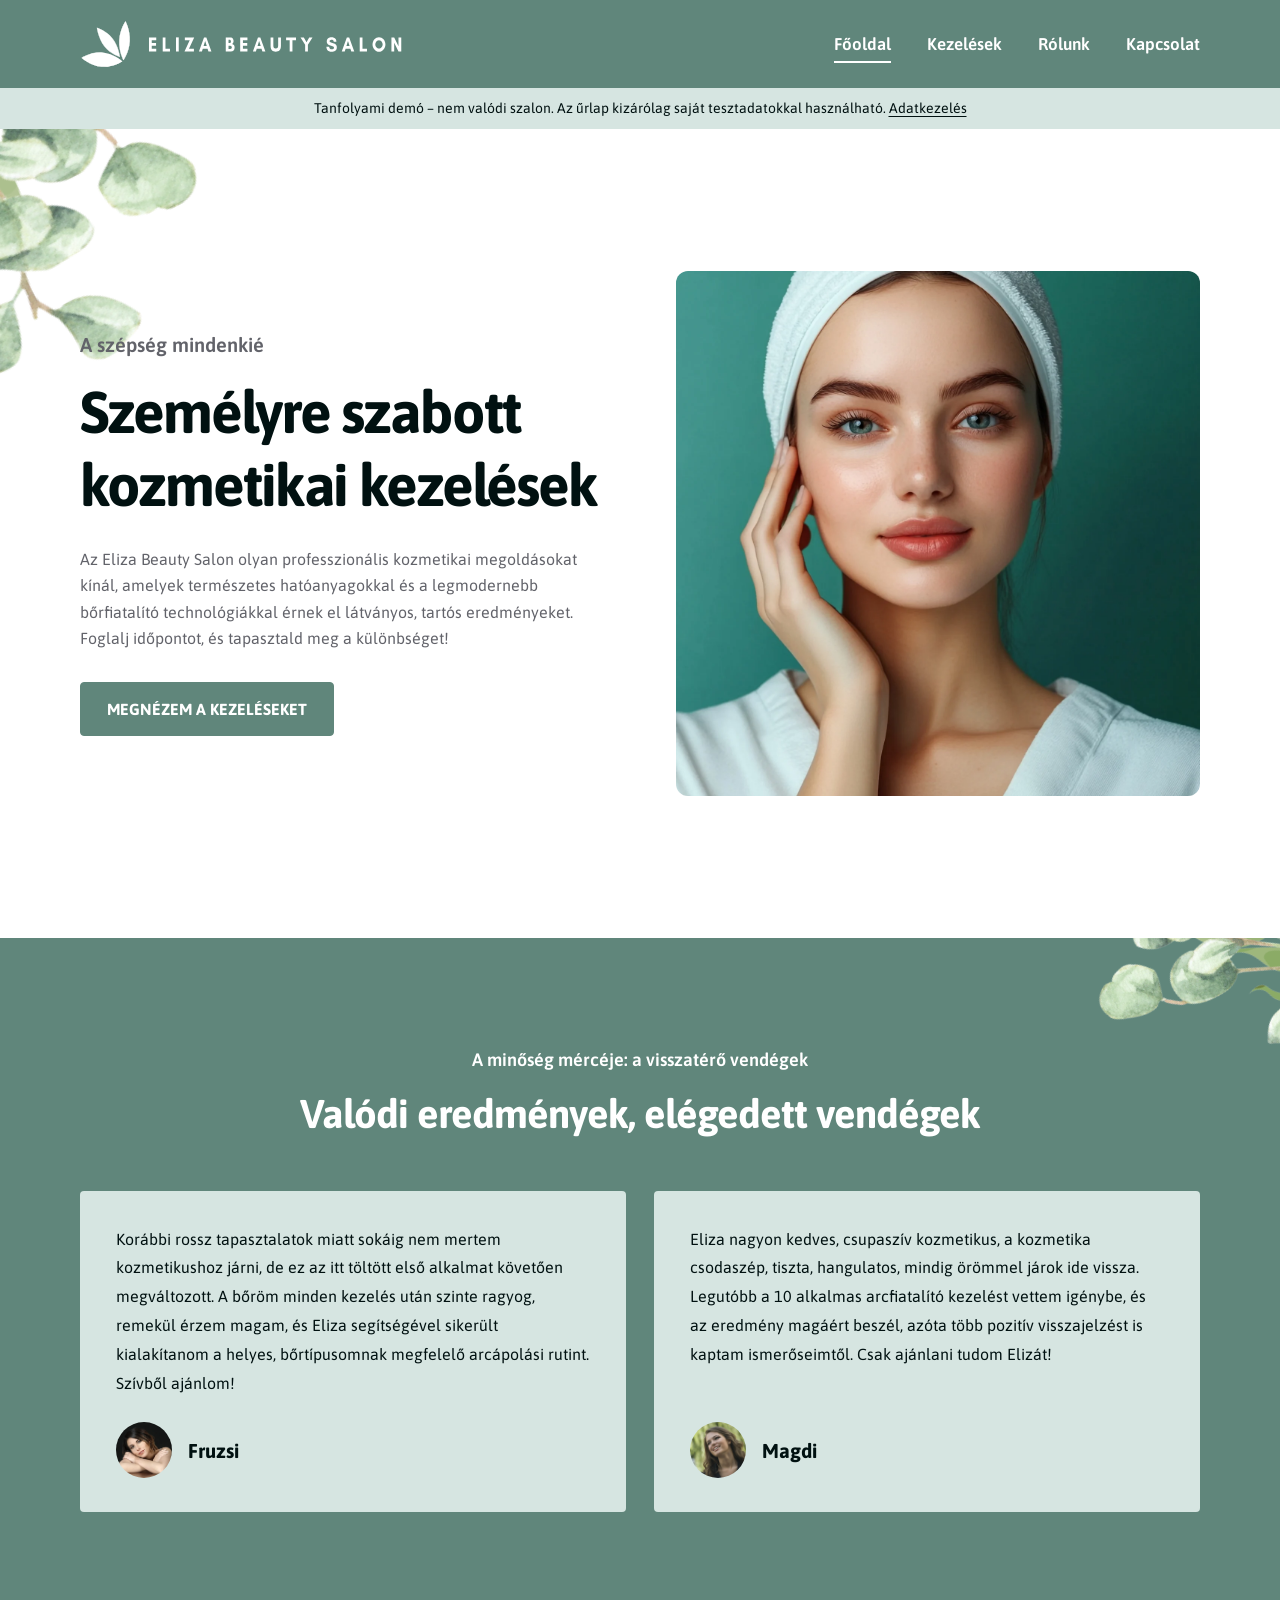
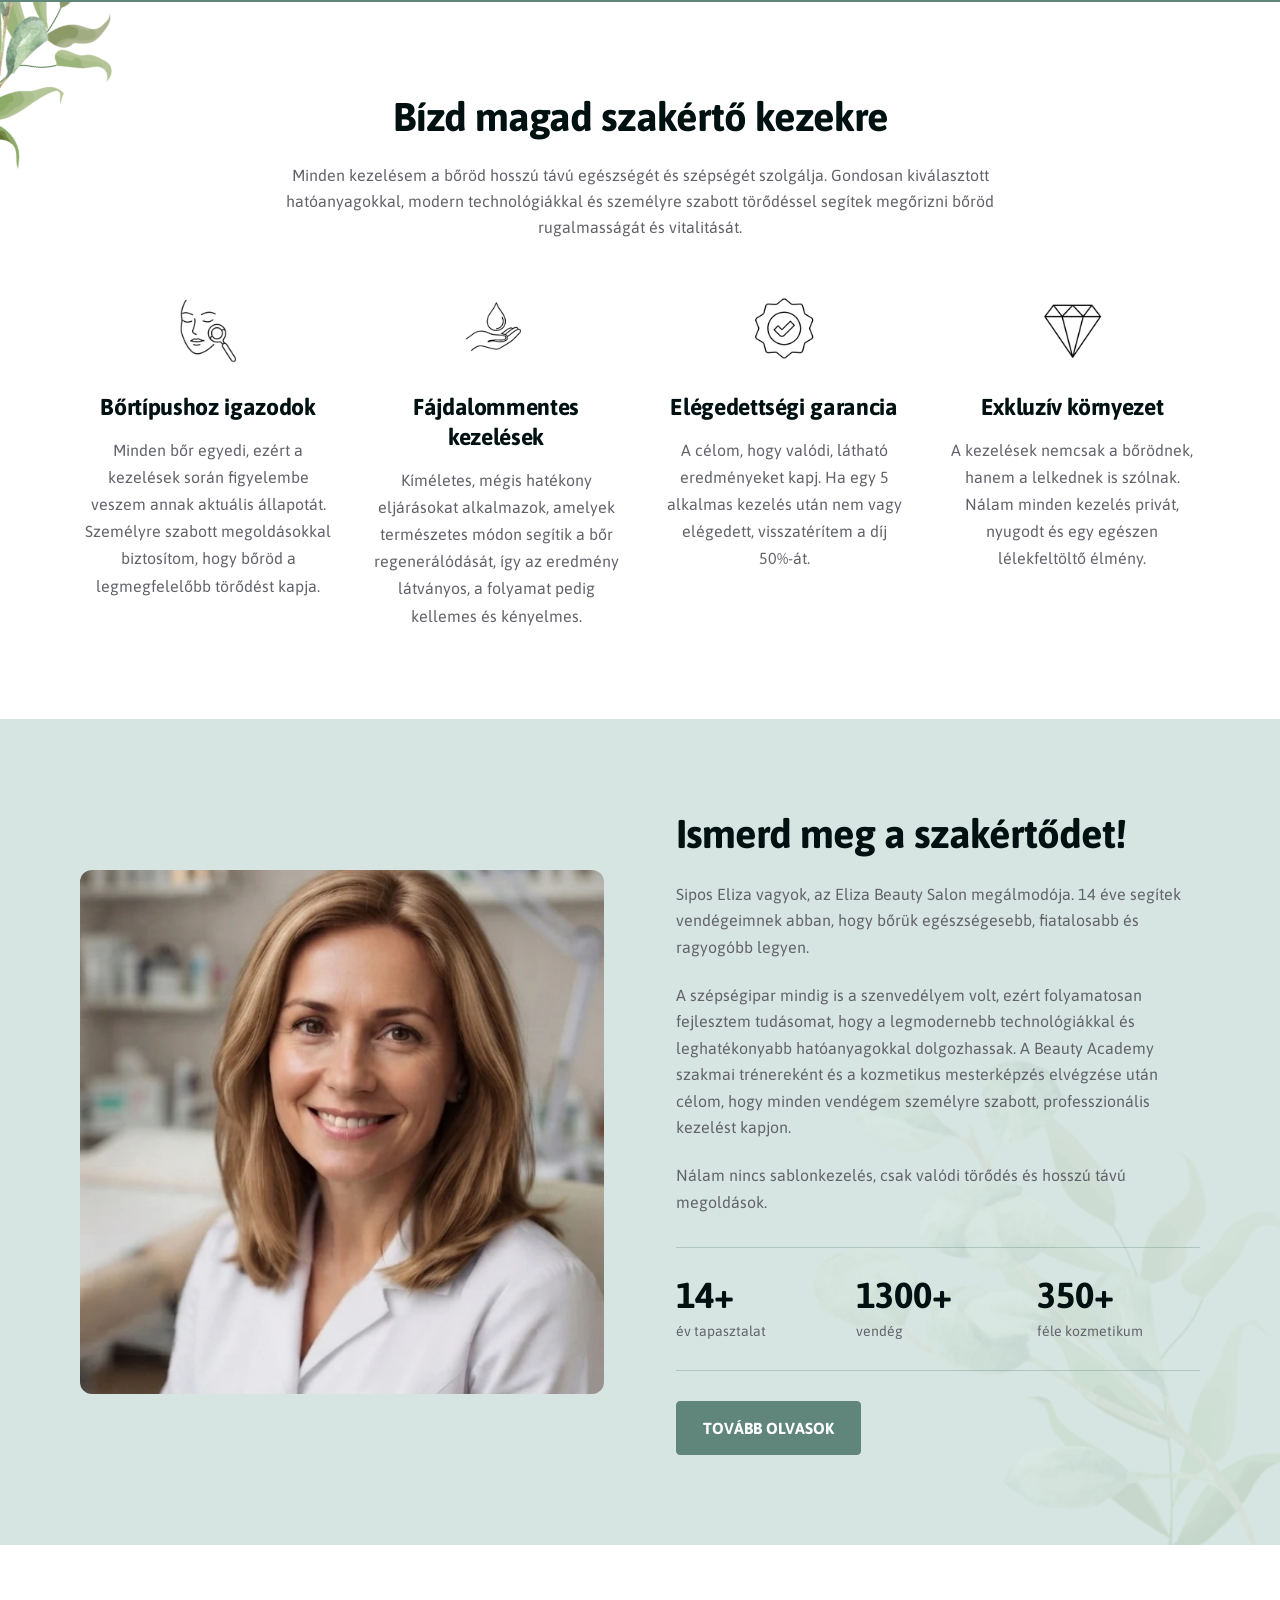
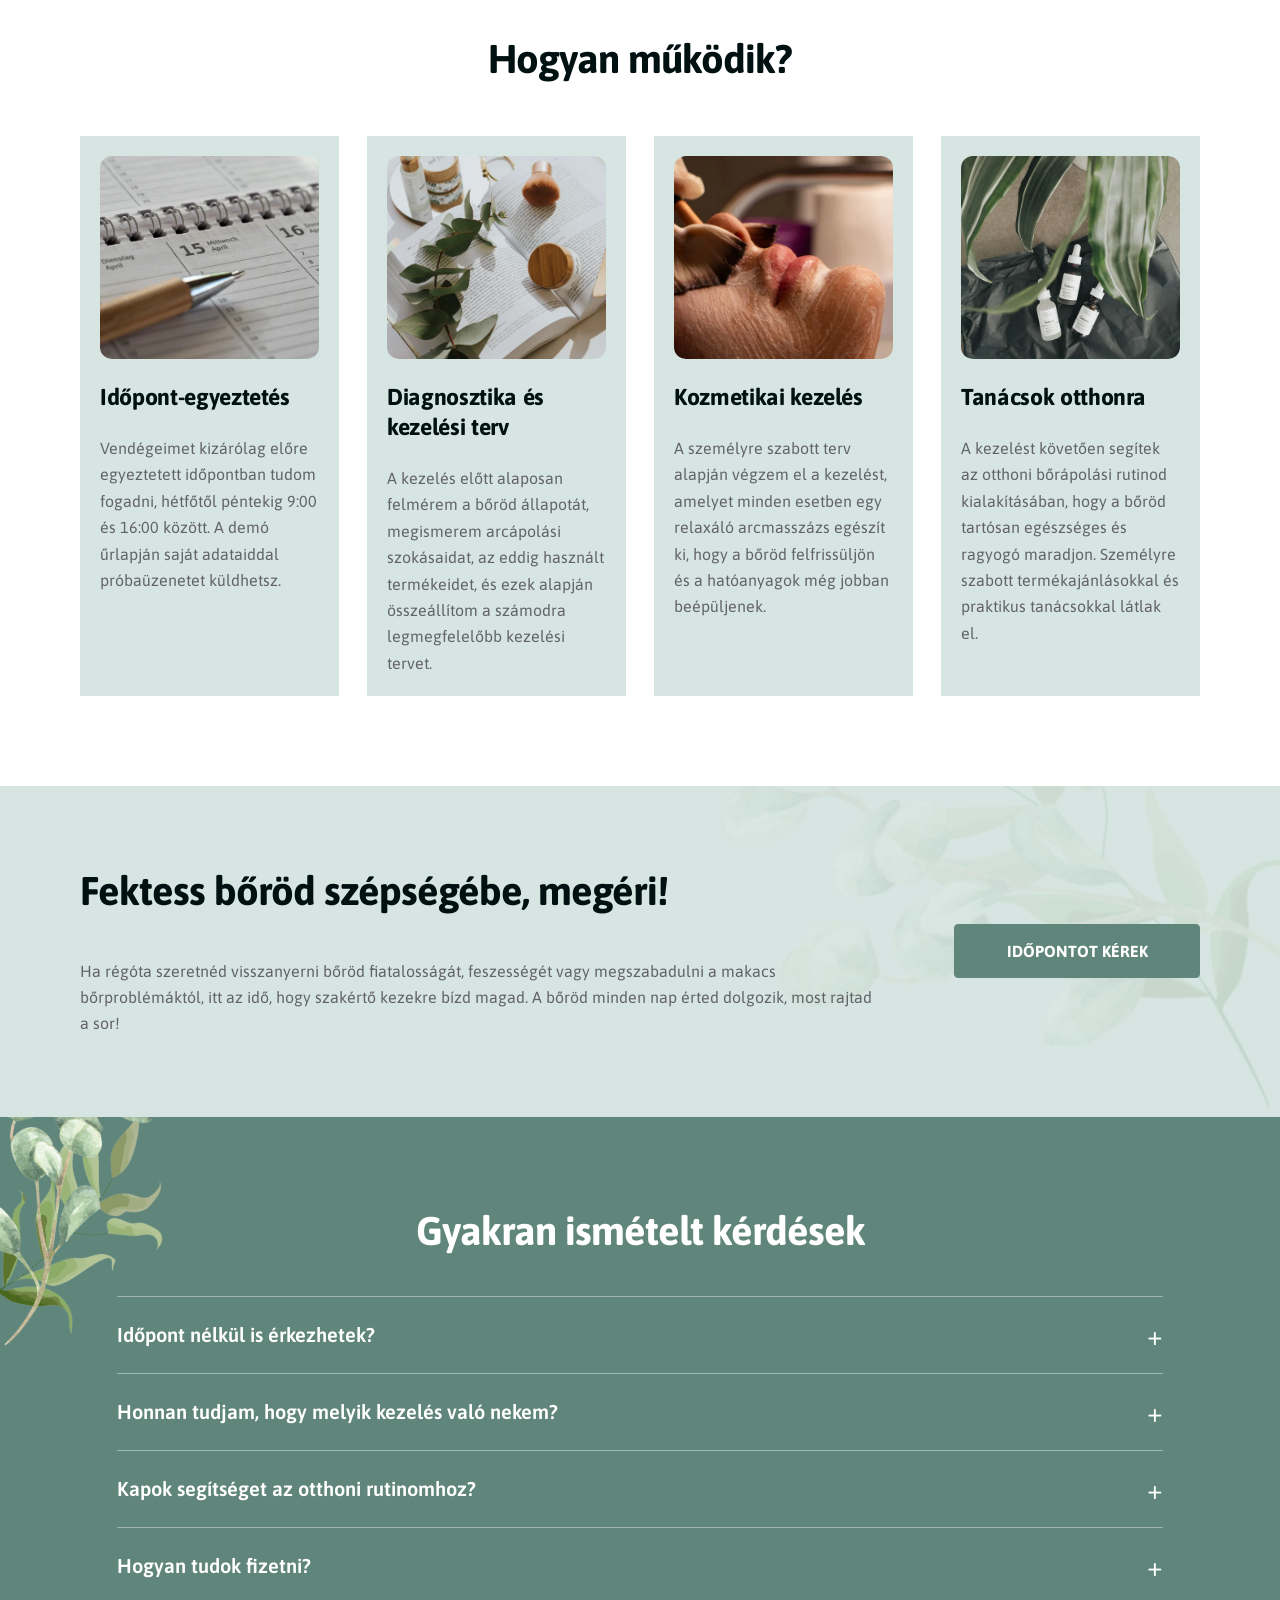
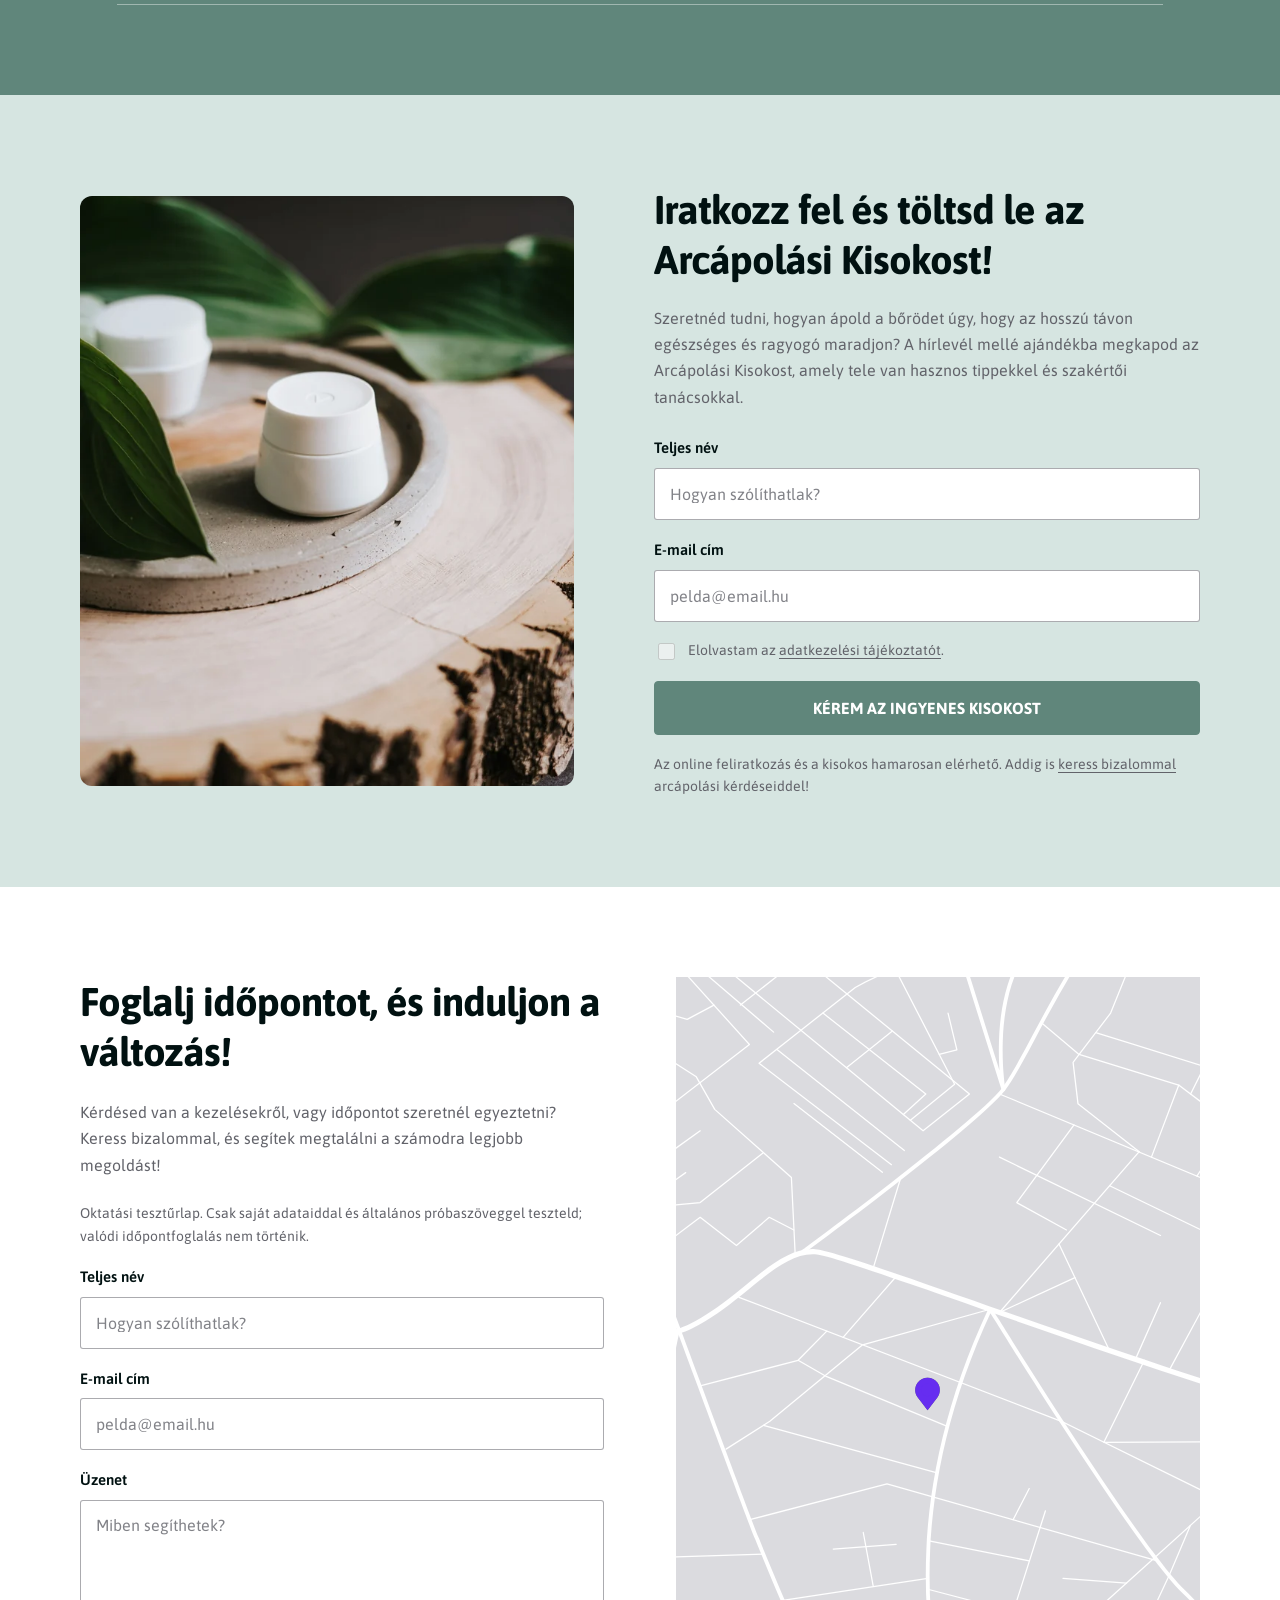
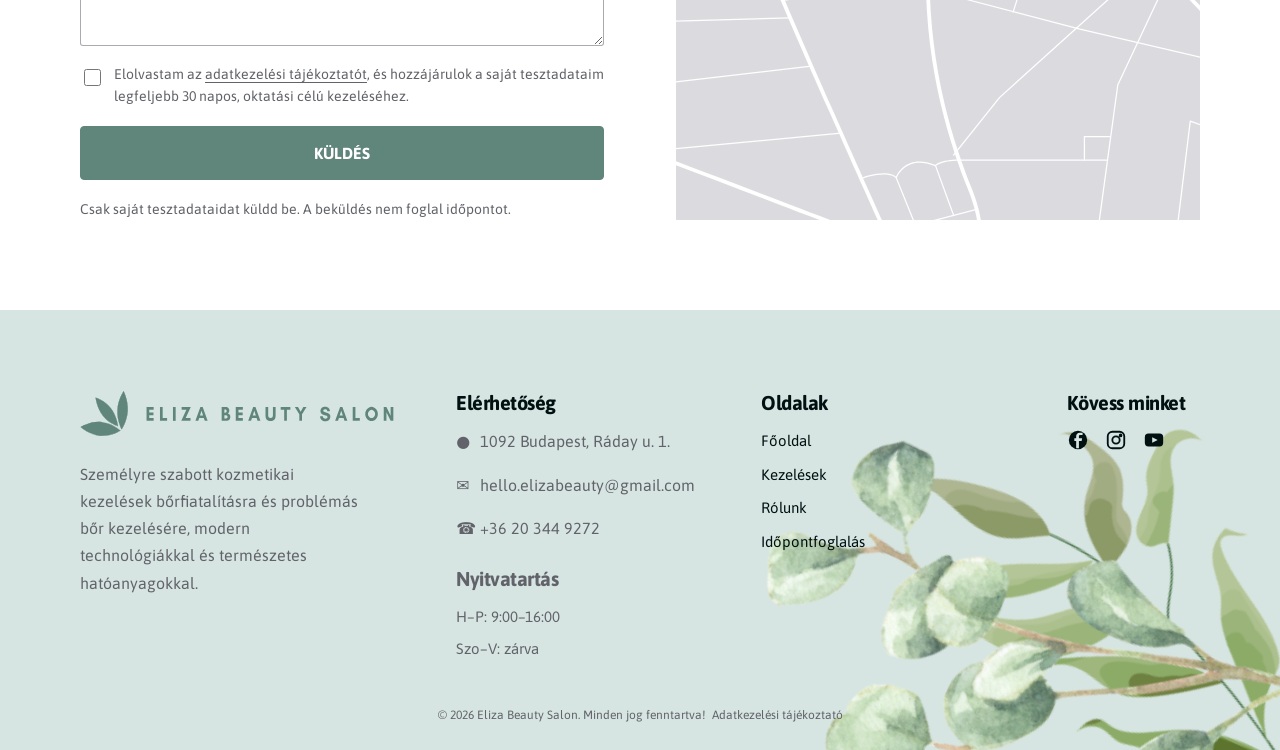
==== commit c8fd65a2: "Ellenorzott public mappa adatkezeles es Netlify teszturlapok" ====
--- a/index.html
+++ b/index.html
@@ -6,10 +6,10 @@
 <link rel="icon" href="logók/eliza beauty salon favikon 1.svg" type="image/svg+xml">
 <link rel="preconnect" href="https://fonts.googleapis.com"><link rel="preconnect" href="https://fonts.gstatic.com" crossorigin><link href="https://fonts.googleapis.com/css2?family=Asap:wght@400;600;700&display=swap" rel="stylesheet">
 
-<link rel="stylesheet" href="assets/site.css?v=20261103-4"></head>
+<link rel="stylesheet" href="assets/site.css?v=20261103-8"></head>
 <body id="oldal-teteje">
 <a class="skip-link" href="#tartalom">Ugrás a tartalomhoz</a>
-<header class="site-header"><div class="wrap header-inner"><a class="brand" href="#oldal-teteje" aria-label="Eliza Beauty Salon, főoldal"><img src="logók/feher logo.svg" alt="Eliza Beauty Salon" width="328" height="48"></a><button class="menu-toggle" type="button" aria-expanded="false" aria-controls="fo-menu"><span>Menü</span><span class="menu-lines" aria-hidden="true"><i></i><i></i><i></i></span></button><nav class="main-nav" id="fo-menu" aria-label="Fő navigáció"><a href="index.html" aria-current="page">Főoldal</a><a href="kezelesek.html">Kezelések</a><a href="rolunk.html">Rólunk</a><a href="kapcsolat.html">Kapcsolat</a></nav></div></header>
+<header class="site-header"><div class="wrap header-inner"><a class="brand" href="#oldal-teteje" aria-label="Eliza Beauty Salon, főoldal"><img src="logók/feher logo.svg" alt="Eliza Beauty Salon" width="328" height="48"></a><button class="menu-toggle" type="button" aria-expanded="false" aria-controls="fo-menu"><span>Menü</span><span class="menu-lines" aria-hidden="true"><i></i><i></i><i></i></span></button><nav class="main-nav" id="fo-menu" aria-label="Fő navigáció"><a href="index.html" aria-current="page">Főoldal</a><a href="kezelesek.html">Kezelések</a><a href="rolunk.html">Rólunk</a><a href="kapcsolat.html">Kapcsolat</a></nav></div></header><aside class="demo-banner" aria-label="Oktatási demó">Tanfolyami demó – nem valódi szalon. Az űrlap kizárólag saját tesztadatokkal használható. <a href="adatkezeles.html">Adatkezelés</a></aside>
 <main id="tartalom">
 <section class="hero" aria-labelledby="hero-title"><svg class="figma-decor" viewBox="0 0 1440 1" aria-hidden="true" data-figma-node="8:395"><image href="képek/web/figma-leveldekoracio.webp" width="740" height="784" transform="matrix(-.890342 .455291 -.455291 -.890342 517.803 112.028)" preserveAspectRatio="none"/></svg><div class="wrap hero-grid"><div class="hero-copy"><p class="kicker">A szépség mindenkié</p><h1 id="hero-title">Személyre szabott kozmetikai kezelések</h1><p>Az Eliza Beauty Salon olyan professzionális kozmetikai megoldásokat kínál, amelyek természetes hatóanyagokkal és a legmodernebb bőrfiatalító technológiákkal érnek el látványos, tartós eredményeket. Foglalj időpontot, és tapasztald meg a különbséget!</p><a class="button" href="kezelesek.html">Megnézem a kezeléseket</a></div><div class="hero-photo"><img class="portrait" src="képek/web/fooldal-hero-szemelyre-szabott-kezelesek.webp" alt="Friss, ápolt arcbőr, személyre szabott kozmetikai gondoskodás" width="1400" height="1463" fetchpriority="high"></div></div></section>
 <section class="section reviews" aria-labelledby="reviews-title"><img class="botanical reviews-botanical" src="képek/web/figma-leveldekoracio.webp" width="452" height="553" alt="" aria-hidden="true" loading="lazy"><div class="wrap"><div class="section-head"><p class="kicker">A minőség mércéje: a visszatérő vendégek</p><h2 id="reviews-title">Valódi eredmények, elégedett vendégek</h2></div><div class="reviews-grid">
@@ -24,7 +24,7 @@
 </div></div></section>
 <section class="section about" id="rolam" aria-labelledby="about-title"><img class="botanical about-botanical" src="képek/web/figma-leveldekoracio.webp" width="452" height="553" alt="" aria-hidden="true" loading="lazy"><div class="wrap about-grid"><figure class="about-photo"><img src="képek/web/fooldal-bemutatkozas-eliza-portre.webp" alt="Sipos Eliza mesterkozmetikus a szalonban" width="624" height="825" loading="lazy"></figure><div class="about-copy"><h2 id="about-title">Ismerd meg a szakértődet!</h2><p>Sipos Eliza vagyok, az Eliza Beauty Salon megálmodója. 14 éve segítek vendégeimnek abban, hogy bőrük egészségesebb, fiatalosabb és ragyogóbb legyen.</p><p>A szépségipar mindig is a szenvedélyem volt, ezért folyamatosan fejlesztem tudásomat, hogy a legmodernebb technológiákkal és leghatékonyabb hatóanyagokkal dolgozhassak. A Beauty Academy szakmai trénereként és a kozmetikus mesterképzés elvégzése után célom, hogy minden vendégem személyre szabott, professzionális kezelést kapjon.</p><p>Nálam nincs sablonkezelés, csak valódi törődés és hosszú távú megoldások.</p><div class="stats" aria-label="A szalon számokban"><div class="stat"><strong>14+</strong><span>év tapasztalat</span></div><div class="stat"><strong>1300+</strong><span>vendég</span></div><div class="stat"><strong>350+</strong><span>féle kozmetikum</span></div></div><a class="button button-outline" href="rolunk.html">Tovább olvasok</a></div></div></section>
 <section class="section process" id="folyamat" aria-labelledby="process-title"><div class="wrap"><div class="section-head"><h2 id="process-title">Hogyan működik?</h2></div><div class="process-grid">
-<article class="process-step"><div class="process-photo"><img src="képek/web/folyamat-01-idopont-egyeztetes.webp" alt="Időpont-egyeztetés a kozmetikai kezelés előtt" width="400" height="320" loading="lazy"></div><h3>Időpont-egyeztetés</h3><p>Vendégeimet kizárólag előre egyeztetett időpontban tudom fogadni, hétfőtől péntekig 9:00 és 16:00 között. Jelenleg telefonon tudsz bejelentkezni.</p></article>
+<article class="process-step"><div class="process-photo"><img src="képek/web/folyamat-01-idopont-egyeztetes.webp" alt="Időpont-egyeztetés a kozmetikai kezelés előtt" width="400" height="320" loading="lazy"></div><h3>Időpont-egyeztetés</h3><p>Vendégeimet kizárólag előre egyeztetett időpontban tudom fogadni, hétfőtől péntekig 9:00 és 16:00 között. A demó űrlapján saját adataiddal próbaüzenetet küldhetsz.</p></article>
 <article class="process-step"><div class="process-photo"><img src="képek/web/folyamat-02-diagnosztika-kezelesi-terv.webp" alt="Bőrdiagnosztika és a személyre szabott kezelés előkészítése" width="400" height="320" loading="lazy"></div><h3>Diagnosztika és kezelési terv</h3><p>A kezelés előtt alaposan felmérem a bőröd állapotát, megismerem arcápolási szokásaidat, az eddig használt termékeidet, és ezek alapján összeállítom a számodra legmegfelelőbb kezelési tervet.</p></article>
 <article class="process-step"><div class="process-photo"><img src="képek/web/folyamat-03-kozmetikai-kezeles.webp" alt="Kíméletes kozmetikai arckezelés" width="400" height="320" loading="lazy"></div><h3>Kozmetikai kezelés</h3><p>A személyre szabott terv alapján végzem el a kezelést, amelyet minden esetben egy relaxáló arcmasszázs egészít ki, hogy a bőröd felfrissüljön és a hatóanyagok még jobban beépüljenek.</p></article>
 <article class="process-step"><div class="process-photo"><img src="képek/web/folyamat-04-tanacsok-otthonra.webp" alt="Arcápolási termékek az otthoni bőrápolási rutinhoz" width="400" height="320" loading="lazy"></div><h3>Tanácsok otthonra</h3><p>A kezelést követően segítek az otthoni bőrápolási rutinod kialakításában, hogy a bőröd tartósan egészséges és ragyogó maradjon. Személyre szabott termékajánlásokkal és praktikus tanácsokkal látlak el.</p></article>
@@ -37,13 +37,13 @@
 <details><summary>Hogyan tudok fizetni?</summary><p>Bankkártyával és készpénzzel is fizethetsz a szalonban.</p></details>
 </div></div></section>
 <section class="section newsletter" aria-labelledby="newsletter-title"><div class="wrap newsletter-grid"><div class="newsletter-art"><img src="képek/web/fooldal-hirlevel-arcapolasi-kisokos.webp" alt="Természetes arcápolás és szépségápolási inspiráció" width="700" height="800" loading="lazy"></div><div class="newsletter-copy"><h2 id="newsletter-title">Iratkozz fel és töltsd le az Arcápolási Kisokost!</h2><p>Szeretnéd tudni, hogyan ápold a bőrödet úgy, hogy az hosszú távon egészséges és ragyogó maradjon? A hírlevél mellé ajándékba megkapod az Arcápolási Kisokost, amely tele van hasznos tippekkel és szakértői tanácsokkal.</p><form class="form-grid" aria-label="Hírlevél-feliratkozás" aria-describedby="newsletter-status" onsubmit="return false">
-<div class="field"><label for="newsletter-name">Teljes név</label><input id="newsletter-name" type="text" autocomplete="name" placeholder="Hogyan szólíthatlak?"></div><div class="field"><label for="newsletter-email">E-mail cím</label><input id="newsletter-email" type="email" autocomplete="email" placeholder="pelda@email.hu"></div><label class="checkbox-line"><input type="checkbox" disabled><span>Elolvastam és elfogadom az adatvédelmi nyilatkozatot. A nyilatkozat hamarosan elérhető.</span></label><button class="button" type="button" disabled>Kérem az ingyenes kisokost</button><p class="unavailable-note" id="newsletter-status">Az online feliratkozás és a kisokos hamarosan elérhető. Addig is <a href="#kapcsolat">keress bizalommal</a> arcápolási kérdéseiddel!</p>
+<div class="field"><label for="newsletter-name">Teljes név</label><input id="newsletter-name" type="text" autocomplete="name" placeholder="Hogyan szólíthatlak?"></div><div class="field"><label for="newsletter-email">E-mail cím</label><input id="newsletter-email" type="email" autocomplete="email" placeholder="pelda@email.hu"></div><label class="checkbox-line"><input type="checkbox" disabled><span>Elolvastam az <a href="adatkezeles.html">adatkezelési tájékoztatót</a>.</span></label><button class="button" type="button" disabled>Kérem az ingyenes kisokost</button><p class="unavailable-note" id="newsletter-status">Az online feliratkozás és a kisokos hamarosan elérhető. Addig is <a href="#kapcsolat">keress bizalommal</a> arcápolási kérdéseiddel!</p>
 </form></div></div></section>
-<section class="section contact" id="kapcsolat" aria-labelledby="contact-title"><div class="wrap contact-grid"><div class="contact-copy"><h2 id="contact-title">Foglalj időpontot, és induljon a változás!</h2><p>Kérdésed van a kezelésekről, vagy időpontot szeretnél egyeztetni? Keress bizalommal, és segítek megtalálni a számodra legjobb megoldást!</p><form class="form-grid" aria-label="Időpontkérés" aria-describedby="contact-status" onsubmit="return false">
-<div class="field"><label for="contact-name">Teljes név</label><input id="contact-name" type="text" autocomplete="name" placeholder="Hogyan szólíthatlak?"></div><div class="field"><label for="contact-email">E-mail cím</label><input id="contact-email" type="email" autocomplete="email" placeholder="pelda@email.hu"></div><div class="field"><label for="contact-message">Üzenet</label><textarea id="contact-message" rows="5" placeholder="Miben segíthetek?"></textarea></div><button class="button" type="button" disabled>Küldés</button><p class="unavailable-note" id="contact-status">Az online időpontkérés hamarosan elérhető. Addig telefonon, a <a href="tel:+36203449272">+36 20 344 9272</a> számon tudsz időpontot egyeztetni.</p>
+<section class="section contact" id="kapcsolat" aria-labelledby="contact-title"><div class="wrap contact-grid"><div class="contact-copy"><h2 id="contact-title">Foglalj időpontot, és induljon a változás!</h2><p>Kérdésed van a kezelésekről, vagy időpontot szeretnél egyeztetni? Keress bizalommal, és segítek megtalálni a számodra legjobb megoldást!</p><form class="form-grid appointment-form" name="idopont-fooldal" method="POST" action="/koszonjuk.html" data-netlify="true" netlify-honeypot="bot-field" aria-label="Időpontkérés" aria-describedby="contact-status"><input type="hidden" name="form-name" value="idopont-fooldal"><input type="hidden" name="source" value="fooldal"><p hidden><label>Hagyd üresen: <input name="bot-field" tabindex="-1" autocomplete="off"></label></p><p class="form-demo-note">Oktatási tesztűrlap. Csak saját adataiddal és általános próbaszöveggel teszteld; valódi időpontfoglalás nem történik.</p>
+<div class="field"><label for="contact-name">Teljes név</label><input id="contact-name" type="text" name="name" autocomplete="name" required maxlength="100" placeholder="Hogyan szólíthatlak?"></div><div class="field"><label for="contact-email">E-mail cím</label><input id="contact-email" type="email" name="email" required maxlength="254" autocomplete="email" placeholder="pelda@email.hu"></div><div class="field"><label for="contact-message">Üzenet</label><textarea id="contact-message" name="message" required maxlength="3000" rows="5" placeholder="Miben segíthetek?"></textarea></div><label class="checkbox-line"><input id="contact-privacy" type="checkbox" name="adatkezeles" value="elfogadva" required><span>Elolvastam az <a href="adatkezeles.html" target="_blank" rel="noopener">adatkezelési tájékoztatót</a>, és hozzájárulok a saját tesztadataim legfeljebb 30 napos, oktatási célú kezeléséhez.</span></label><button class="button" type="submit">Küldés</button><p class="form-status" id="contact-status" role="status" aria-live="polite">A küldés az éles Netlify-oldalon működik. Helyi előnézetből nem továbbítunk adatot.</p>
 </form></div><a class="contact-map" href="https://www.google.com/maps/search/?api=1&amp;query=1092+Budapest+Raday+utca+1" target="_blank" rel="noopener" aria-label="A szalon címe a Google Térképen"><img src="képek/kapcsolat/terkep-figma.svg" alt="A Figma-terv térképillusztrációja a szalon helyjelölőjével" width="590" height="667" loading="lazy"></a></div></section>
 </main>
-<footer class="site-footer"><img class="botanical footer-botanical" src="képek/web/figma-leveldekoracio.webp" width="452" height="553" alt="" aria-hidden="true" loading="lazy"><div class="wrap"><div class="footer-grid"><div class="footer-brand"><a href="#oldal-teteje" aria-label="Eliza Beauty Salon, vissza az oldal tetejére"><img src="logók/zold logo.svg" alt="Eliza Beauty Salon" width="319" height="47" loading="lazy"></a><p>Személyre szabott kozmetikai kezelések bőrfiatalításra és problémás bőr kezelésére, modern technológiákkal és természetes hatóanyagokkal.</p></div><div><h2 class="footer-heading">Elérhetőség</h2><address class="footer-address"><span><span aria-hidden="true">●</span> 1092 Budapest, Ráday u. 1.</span><a href="mailto:hello.elizabeauty@gmail.com"><span aria-hidden="true">✉</span> hello.elizabeauty@gmail.com</a><a href="tel:+36203449272"><span aria-hidden="true">☎</span> +36 20 344 9272</a></address><div class="footer-hours"><h2 class="footer-heading">Nyitvatartás</h2><p>H–P: 9:00–16:00</p><p>Szo–V: zárva</p><small>Kizárólag előre egyeztetett időpontban.</small></div></div><nav aria-label="Lábléc navigáció"><h2 class="footer-heading">Oldalak</h2><div class="footer-links"><a href="index.html" aria-current="page">Főoldal</a><a href="kezelesek.html">Kezelések</a><a href="rolunk.html">Rólunk</a><a href="kapcsolat.html">Időpontfoglalás</a></div></nav><div class="footer-social"><h2 class="footer-heading">Kövess minket</h2><div class="social-icons" aria-label="Közösségi felületek, profilhivatkozások még nincsenek megadva"><span title="Facebook"><svg viewBox="0 0 24 24" role="img" aria-label="Facebook"><circle cx="12" cy="12" r="10" fill="currentColor"/><path d="M13 21v-8h3l.5-3H13V8c0-1 .5-1.5 1.5-1.5H17V4h-3c-3 0-4 2-4 4v2H8v3h2v8" fill="#D6E5E1"/></svg></span><span title="Instagram"><svg viewBox="0 0 24 24" fill="none" stroke="currentColor" stroke-width="2" role="img" aria-label="Instagram"><rect x="3" y="3" width="18" height="18" rx="5"/><circle cx="12" cy="12" r="4"/><circle cx="17" cy="7" r="1"/></svg></span><span title="YouTube"><svg viewBox="0 0 24 24" role="img" aria-label="YouTube"><rect x="2" y="5" width="20" height="14" rx="4" fill="currentColor"/><path d="m10 9 6 3-6 3z" fill="#D6E5E1"/></svg></span></div></div></div><div class="footer-bottom"><p>© 2026 Eliza Beauty Salon. Minden jog fenntartva!</p><div class="bottom-right"><span class="privacy-note">Adatkezelési tájékoztató<small>Hamarosan elérhető</small></span><a class="to-top" href="#oldal-teteje" aria-label="Vissza az oldal tetejére">↑</a></div></div></div></footer>
-<script src="assets/site.js?v=20261103-2" defer></script>
+<footer class="site-footer"><img class="botanical footer-botanical" src="képek/web/figma-leveldekoracio.webp" width="452" height="553" alt="" aria-hidden="true" loading="lazy"><div class="wrap"><div class="footer-grid"><div class="footer-brand"><a href="#oldal-teteje" aria-label="Eliza Beauty Salon, vissza az oldal tetejére"><img src="logók/zold logo.svg" alt="Eliza Beauty Salon" width="319" height="47" loading="lazy"></a><p>Személyre szabott kozmetikai kezelések bőrfiatalításra és problémás bőr kezelésére, modern technológiákkal és természetes hatóanyagokkal.</p></div><div><h2 class="footer-heading">Elérhetőség</h2><address class="footer-address"><span><span aria-hidden="true">●</span> 1092 Budapest, Ráday u. 1.</span><a href="mailto:hello.elizabeauty@gmail.com"><span aria-hidden="true">✉</span> hello.elizabeauty@gmail.com</a><a href="tel:+36203449272"><span aria-hidden="true">☎</span> +36 20 344 9272</a></address><div class="footer-hours"><h2 class="footer-heading">Nyitvatartás</h2><p>H–P: 9:00–16:00</p><p>Szo–V: zárva</p><small>Kizárólag előre egyeztetett időpontban.</small></div></div><nav aria-label="Lábléc navigáció"><h2 class="footer-heading">Oldalak</h2><div class="footer-links"><a href="index.html" aria-current="page">Főoldal</a><a href="kezelesek.html">Kezelések</a><a href="rolunk.html">Rólunk</a><a href="kapcsolat.html">Időpontfoglalás</a></div></nav><div class="footer-social"><h2 class="footer-heading">Kövess minket</h2><div class="social-icons" aria-label="Közösségi felületek, profilhivatkozások még nincsenek megadva"><span title="Facebook"><svg viewBox="0 0 24 24" role="img" aria-label="Facebook"><circle cx="12" cy="12" r="10" fill="currentColor"/><path d="M13 21v-8h3l.5-3H13V8c0-1 .5-1.5 1.5-1.5H17V4h-3c-3 0-4 2-4 4v2H8v3h2v8" fill="#D6E5E1"/></svg></span><span title="Instagram"><svg viewBox="0 0 24 24" fill="none" stroke="currentColor" stroke-width="2" role="img" aria-label="Instagram"><rect x="3" y="3" width="18" height="18" rx="5"/><circle cx="12" cy="12" r="4"/><circle cx="17" cy="7" r="1"/></svg></span><span title="YouTube"><svg viewBox="0 0 24 24" role="img" aria-label="YouTube"><rect x="2" y="5" width="20" height="14" rx="4" fill="currentColor"/><path d="m10 9 6 3-6 3z" fill="#D6E5E1"/></svg></span></div></div></div><div class="footer-bottom"><p>© 2026 Eliza Beauty Salon. Minden jog fenntartva!</p><div class="bottom-right"><a class="privacy-note" href="adatkezeles.html">Adatkezelési tájékoztató</a><a class="to-top" href="#oldal-teteje" aria-label="Vissza az oldal tetejére">↑</a></div></div></div></footer>
+<script src="assets/site.js?v=20261103-3" defer></script>
 </body></html>
 
--- a/assets/site.css
+++ b/assets/site.css
@@ -53,3 +53,38 @@
 /* Keep botanical decorations clear of review and benefit text. */
 .reviews-botanical{right:-185px;top:-190px}.benefits-botanical{left:-215px;top:-185px}
 @media(max-width:760px){.reviews-botanical{right:-145px;top:-155px}.benefits-botanical{left:-150px;top:-125px}}
+
+/* About page: approved three-column story and quiet values list. */
+.about-story{position:relative;overflow:hidden}
+.about-story>.wrap{position:relative;z-index:1}
+.about-story-grid{display:grid;grid-template-columns:minmax(0,500fr) minmax(0,390fr) minmax(0,290fr);gap:32px;align-items:center}
+.about-story .copy .kicker{font-size:18px;font-weight:700;margin-bottom:18px}
+.about-story .copy p{margin-top:16px}
+.about-story .copy .kicker{margin-top:0}
+.about-story-photo img{width:100%;height:auto;aspect-ratio:390/620;object-fit:cover;object-position:60% center;border-radius:12px}
+.about-story .qualifications{display:grid;grid-template-columns:1fr;gap:24px;margin:0;padding:0;font-weight:700}
+.about-story .qualifications li{position:relative;padding-left:30px;color:white}
+.about-story .qualifications li:before{content:"";position:absolute;left:0;top:.4em;width:13px;height:13px;border:4px solid white;border-radius:50%;margin:0}
+.story-botanical{width:460px;right:-100px;top:-170px;transform:rotate(-65deg)}
+.values{position:relative;overflow:hidden}
+.values>.wrap,.values>.section-head{position:relative;z-index:1}
+.values .values-list{max-width:900px;gap:26px}
+.values .values-list li{padding-left:48px}
+.values .values-list li:before{content:"✓";width:28px;height:28px;line-height:28px;text-align:center;border-radius:50%;background:#60867B;color:white;left:0;top:1px;font-size:17px}
+.values .values-list p{margin:0}
+.values .section-head{max-width:800px}
+.values .button{margin-top:40px}
+.values-botanical{width:520px;left:-250px;top:-175px;transform:rotate(30deg)}
+@media(max-width:1050px){.about-story-grid{grid-template-columns:minmax(0,1.2fr) minmax(0,1fr);gap:32px}.about-story .qualifications{grid-column:1/-1;grid-template-columns:1fr 1fr;margin-top:8px}.story-botanical{right:-180px}}
+@media(max-width:760px){.about-story-grid{grid-template-columns:1fr}.about-story-photo{width:min(100%,390px);margin:auto}.about-story .qualifications{grid-template-columns:1fr;grid-column:auto;max-width:390px;width:100%;margin:0 auto}.story-botanical{width:280px;right:-145px;top:-145px}.values-botanical{width:300px;left:-200px;top:-120px}.values .values-list li{padding-left:40px}.values .values-list{gap:24px}}
+
+/* Contact: Figma botanical decorations behind the content. */
+.contact-page-intro{position:relative;overflow:hidden}.contact-page-intro>.wrap{position:relative;z-index:1}.contact-hero-botanical{width:300px;left:-160px;top:-340px;transform:rotate(35deg)}.contact-photo-botanical{width:720px;right:-145px;bottom:-310px;transform:rotate(-55deg);opacity:.12}
+@media(max-width:760px){.contact-hero-botanical{width:220px;left:-125px;top:-280px}.contact-photo-botanical{width:470px;right:-140px;bottom:-210px}}
+
+/* Visible hanging leaf in the contact page upper-left corner. */
+.contact-hero-botanical{width:320px;left:-30px;top:-280px;transform:rotate(155deg)}
+@media(max-width:760px){.contact-hero-botanical{width:210px;left:-25px;top:-195px;transform:rotate(155deg)}}
+
+.demo-banner{background:#D6E5E1;color:#011111;text-align:center;padding:10px 20px;font-size:14px;line-height:1.5}.demo-banner a,.checkbox-line a,.legal-copy a:not(.button){text-decoration:underline;text-underline-offset:3px}.legal-copy{max-width:900px}.legal-copy h1{margin-bottom:18px}.legal-copy h2{font-size:28px;margin:44px 0 16px}.legal-copy p{margin:16px 0}.legal-copy ul{padding-left:24px;color:#62636A}.legal-copy li{margin:10px 0}.legal-notice{padding:24px;background:#D6E5E1;margin:26px 0}.legal-notice p{margin-bottom:0}.legal-details{display:grid;grid-template-columns:minmax(160px,1fr) 2fr;gap:12px 24px;margin:24px 0}.legal-details dt{font-weight:700}.legal-details dd{margin:0;color:#62636A;overflow-wrap:anywhere}.form-demo-note,.form-status{font-size:14px;line-height:1.6}.form-status.error{color:#9a2525}.form-status.success{color:#355a4f}.appointment-form .checkbox-line{align-items:start}.appointment-form .checkbox-line input{margin-top:5px;flex-shrink:0;accent-color:#60867B}.appointment-form button:disabled{cursor:wait;opacity:.7}.legal-date{font-size:14px}
+@media(max-width:760px){.legal-details{grid-template-columns:1fr;gap:6px}.legal-details dd{margin-bottom:14px}.legal-copy h2{font-size:25px}.legal-notice{padding:20px}}
